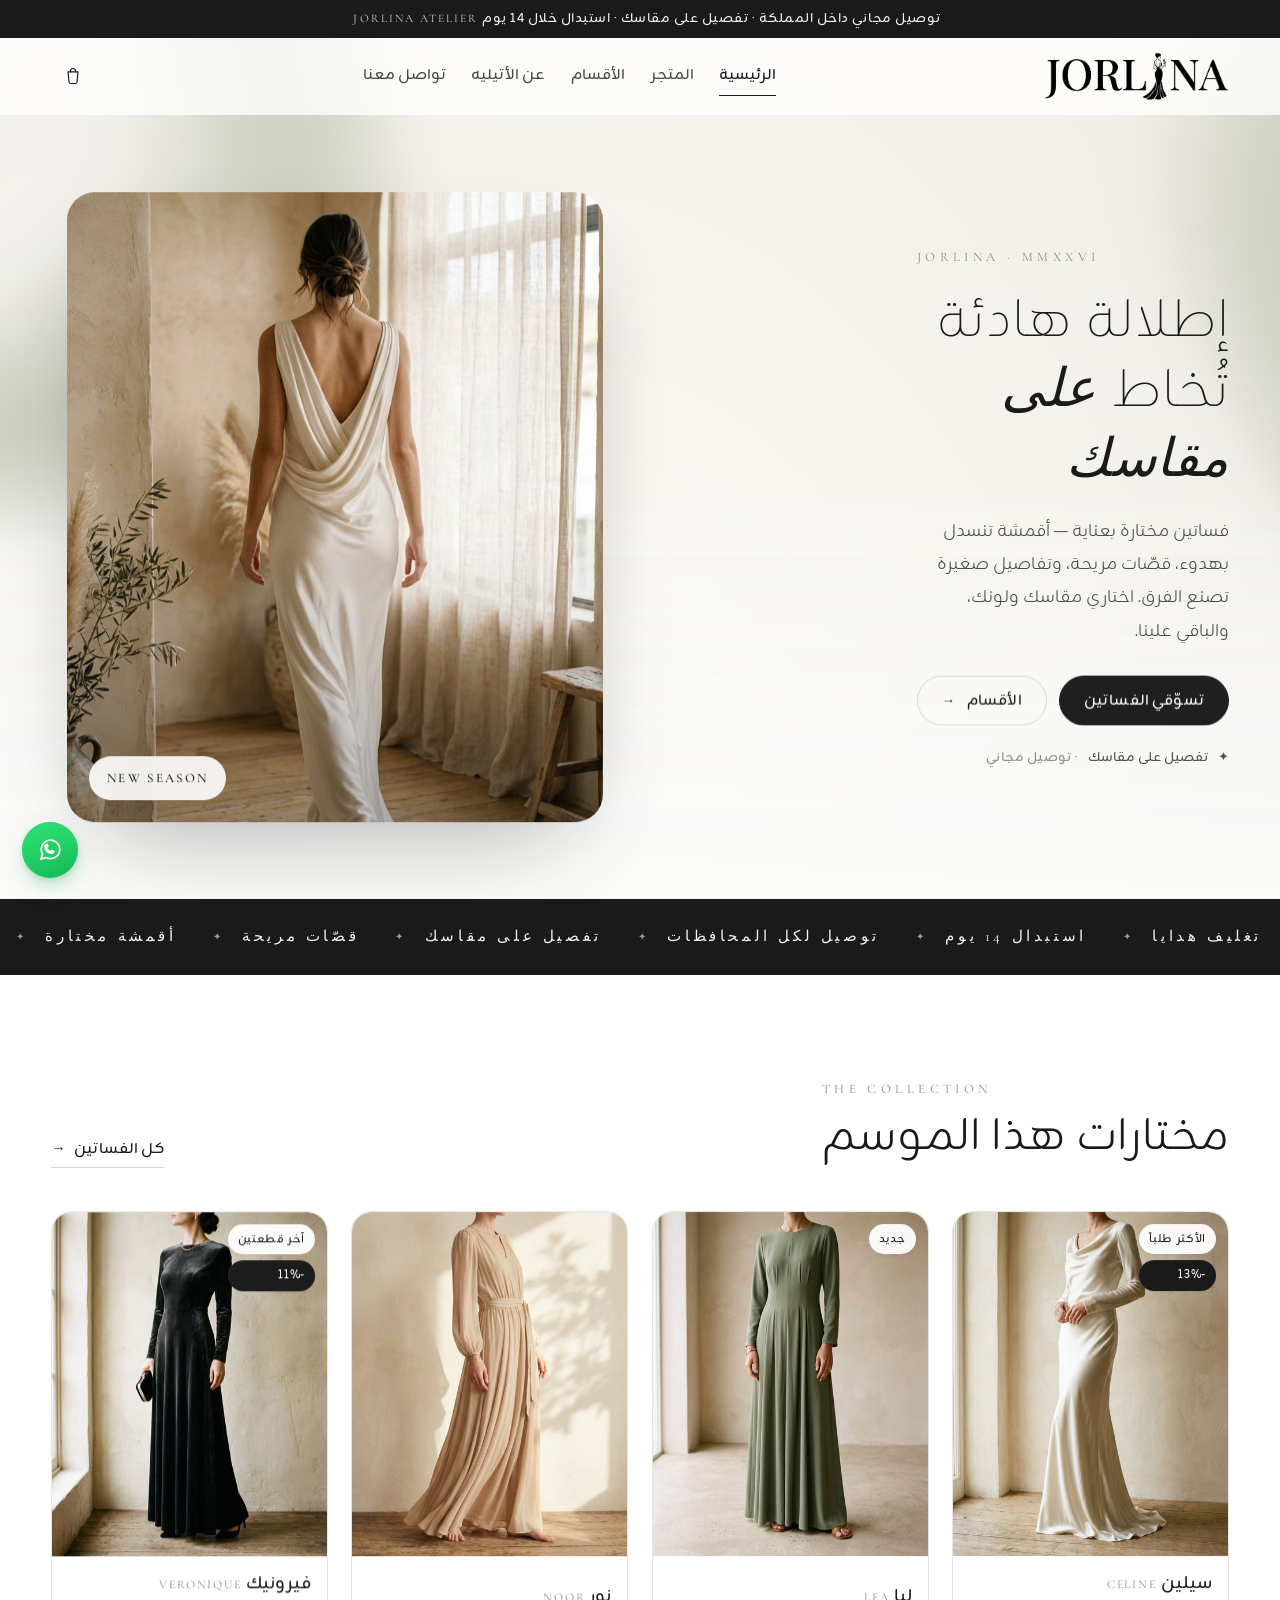
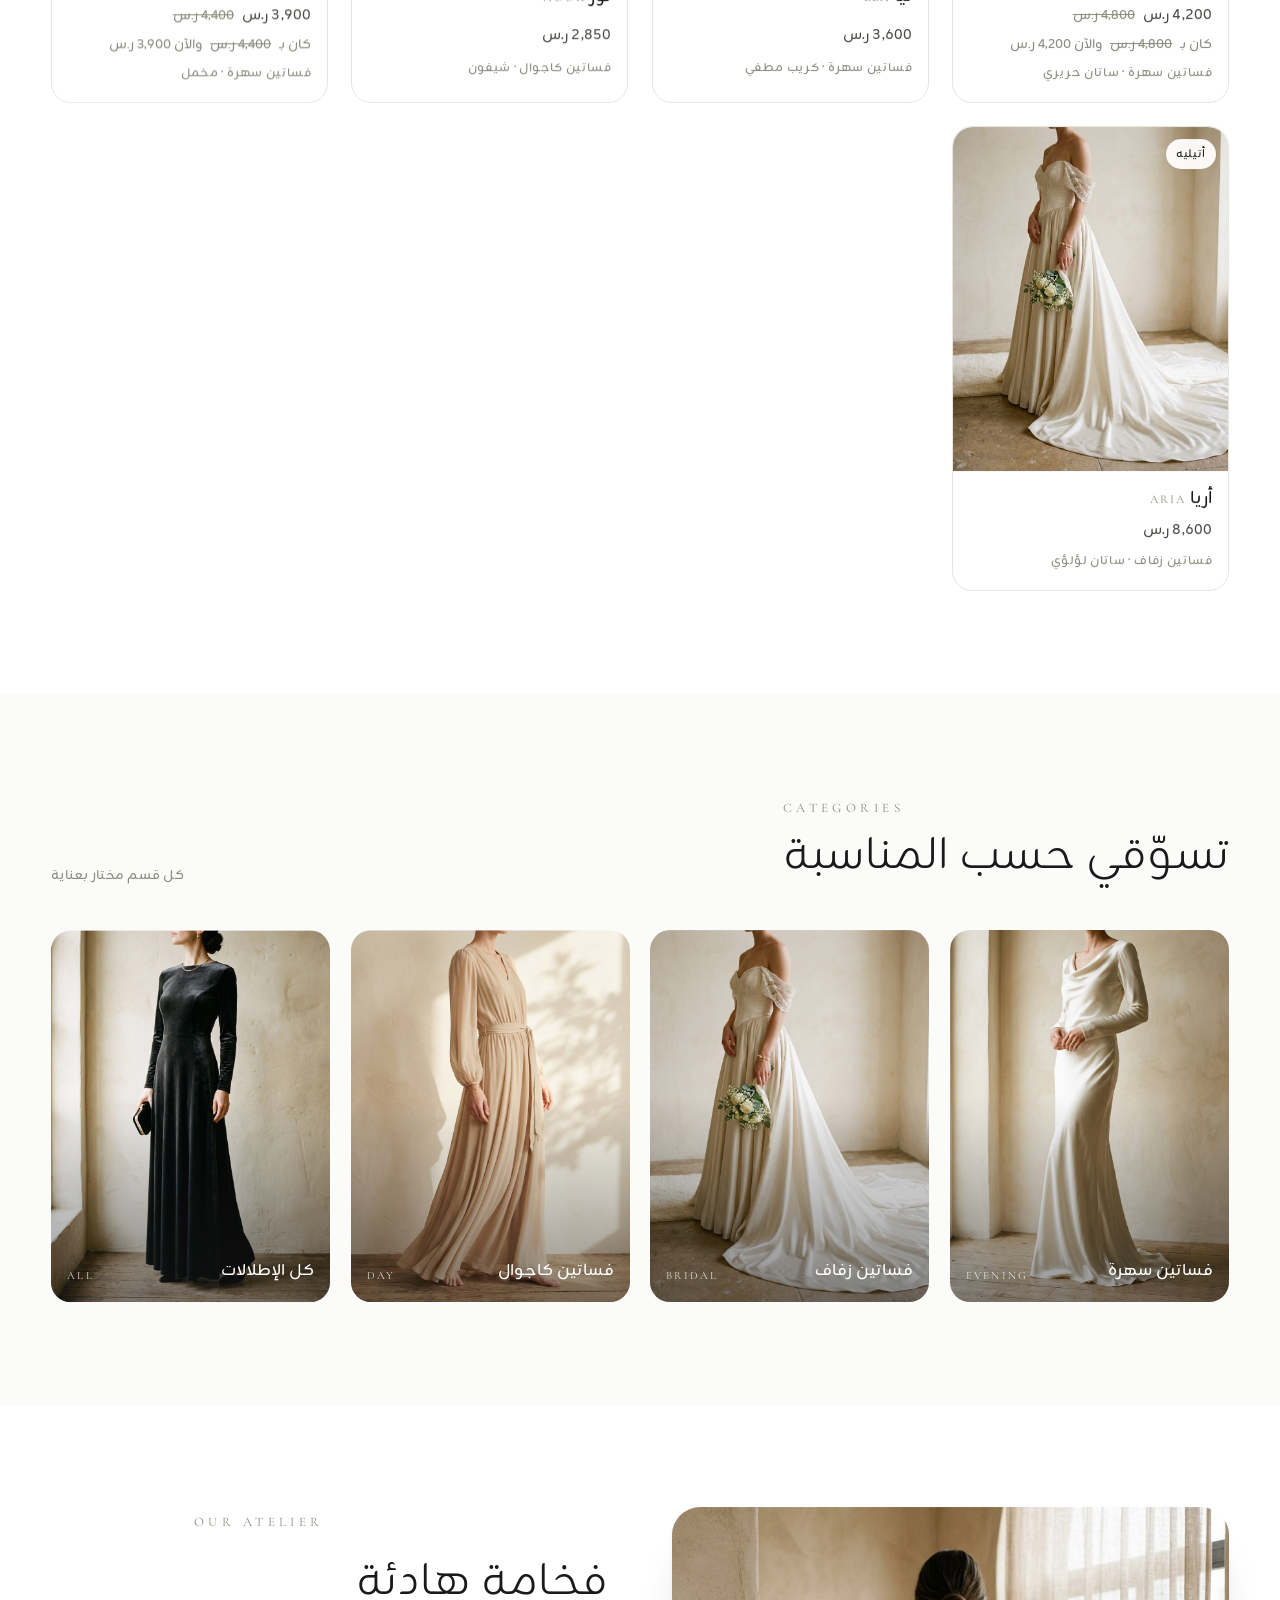
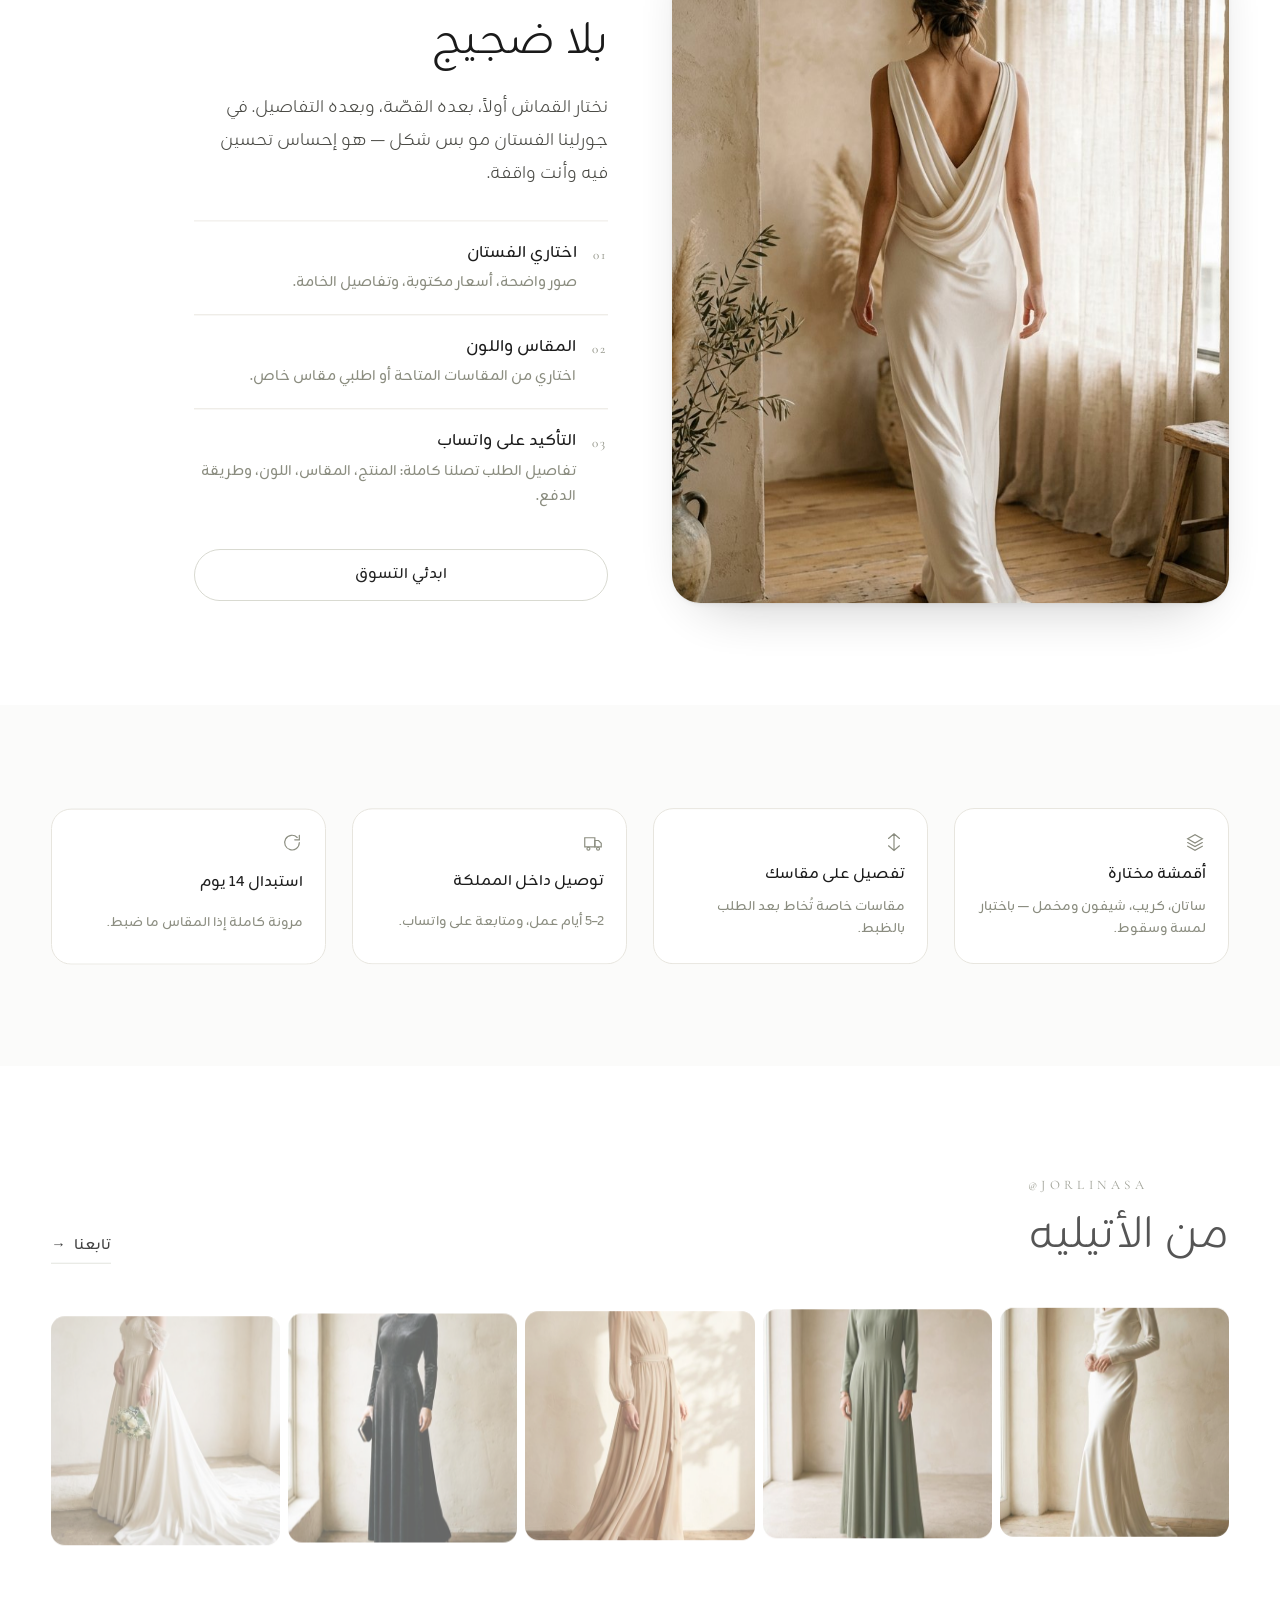
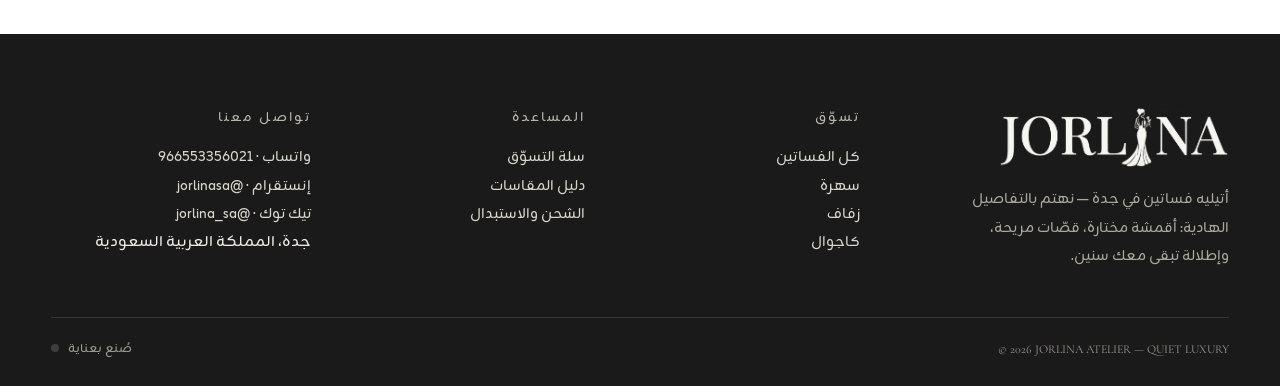
==== index.html @ 12af7d4a "Add project files and structure" ====
<!DOCTYPE html>
<html lang="ar" dir="rtl">
<head>
<meta charset="UTF-8">
<meta name="viewport" content="width=device-width, initial-scale=1">
<meta name="theme-color" content="#FBFBFA">
<title>JORLINA · جورلينا — أتيليه الفساتين · جدة</title>
<meta name="description" content="جورلينا — أتيليه فساتين في جدة: فساتين سهرة وزفاف وكاجوال، تفصيل على مقاسك، توصيل داخل المملكة العربية السعودية.">
<link rel="icon" href="assets/img/brand/favicon.png" type="image/png">
<link rel="apple-touch-icon" href="assets/img/brand/favicon.png">
<link rel="preload" as="image" href="assets/img/brand/logo-wordmark.png">
<link rel="stylesheet" href="assets/css/main.css">
</head>
<body data-page="home">

<!-- ============ LOADER (لوجو + بار تحميل متكرر) ============ -->
<div id="jl-loader">
  <canvas id="jl-loader-canvas"></canvas>
  <div class="jl-loader-inner">
    <img class="jl-loader-logo" src="assets/img/brand/logo-lockup.png" alt="JORLINA — جورلينا" width="993" height="409">
    <div class="jl-loader-name">JORLINA</div>
    <div class="jl-loader-sub">ATELIER · QUIET LUXURY</div>
    <div class="jl-loader-bar"><i></i></div>
    <div class="jl-loader-pct">00%</div>
  </div>
</div>

<div id="site-header"></div>

<main>
  <!-- ============ HERO ============ -->
  <section class="hero">
    <canvas id="hero-canvas" class="hero-canvas" aria-hidden="true"></canvas>
    <div class="container hero-inner">
      <div class="hero-copy">
        <span class="eyebrow reveal">JORLINA · MMXXVI</span>
        <h1 class="hero-title reveal" data-delay=".08">
          إطلالة هادئة<br>
          تُخاط <em>على مقاسك</em>
        </h1>
        <p class="lead reveal" data-delay=".16">
          فساتين مختارة بعناية — أقمشة تنسدل بهدوء، قصّات مريحة، وتفاصيل صغيرة تصنع الفرق.
          اختاري مقاسك ولونك، والباقي علينا.
        </p>
        <div class="hero-actions reveal" data-delay=".24">
          <a class="btn" href="shop.html">تسوّقي الفساتين</a>
          <a class="btn btn--ghost" href="index.html#collections">الأقسام <span class="en">→</span></a>
        </div>
        <div class="hero-badge reveal" data-delay=".3">
          <span>✦</span><b>تفصيل على مقاسك</b><span class="muted tiny">· توصيل مجاني</span>
        </div>
      </div>

      <div class="hero-media reveal" data-delay=".12">
        <img src="assets/img/hero.jpg" alt="فستان ساتان أوف وايت بقصة انسيابية من أتيليه جورلينا" fetchpriority="high">
        <div class="hero-badge" style="inset-inline-start:auto;inset-inline-end:22px">
          <b class="en" style="letter-spacing:.18em">NEW SEASON</b>
        </div>
      </div>
      <span class="hero-side-note">QUIET LUXURY · CAIRO</span>
    </div>
  </section>

  <!-- ============ MARQUEE ============ -->
  <div class="band">
    <div class="marquee" id="marquee">
      <span>أقمشة مختارة</span><span>قصّات مريحة</span><span>تفصيل على مقاسك</span><span>توصيل لكل المحافظات</span>
      <span>استبدال 14 يوم</span><span>تغليف هدايا</span>
      <span>أقمشة مختارة</span><span>قصّات مريحة</span><span>تفصيل على مقاسك</span><span>توصيل لكل المحافظات</span>
      <span>استبدال 14 يوم</span><span>تغليف هدايا</span>
    </div>
  </div>

  <!-- ============ PRODUCTS ============ -->
  <section class="section" id="products">
    <div class="container">
      <div class="section-head">
        <div class="stack">
          <span class="eyebrow reveal">THE COLLECTION</span>
          <h2 class="title-lg reveal" data-delay=".06">مختارات هذا الموسم</h2>
        </div>
        <a class="link-u reveal" href="shop.html">كل الفساتين <span class="en">→</span></a>
      </div>

      <div class="grid-products" id="homeGrid">
        <!-- skeletons -->
        <div class="skeleton" style="aspect-ratio:4/5"></div>
        <div class="skeleton" style="aspect-ratio:4/5"></div>
        <div class="skeleton" style="aspect-ratio:4/5"></div>
        <div class="skeleton" style="aspect-ratio:4/5"></div>
      </div>
    </div>
  </section>

  <!-- ============ COLLECTIONS ============ -->
  <section class="section section--soft" id="collections">
    <div class="container">
      <div class="section-head">
        <div class="stack">
          <span class="eyebrow reveal">CATEGORIES</span>
          <h2 class="title-lg reveal" data-delay=".06">تسوّقي حسب المناسبة</h2>
        </div>
        <p class="muted tiny reveal">كل قسم مختار بعناية</p>
      </div>
      <div class="grid-collections">
        <a class="coll reveal" href="shop.html?cat=%D9%81%D8%B3%D8%A7%D8%AA%D9%8A%D9%86%20%D8%B3%D9%87%D8%B1%D8%A9">
          <img src="assets/img/p1.jpg" alt="فساتين سهرة" loading="lazy">
          <span class="coll-label"><b>فساتين سهرة</b><span>EVENING</span></span>
        </a>
        <a class="coll reveal" data-delay=".06" href="shop.html?cat=%D9%81%D8%B3%D8%A7%D8%AA%D9%8A%D9%86%20%D8%B2%D9%81%D8%A7%D9%81">
          <img src="assets/img/p5.jpg" alt="فساتين زفاف" loading="lazy">
          <span class="coll-label"><b>فساتين زفاف</b><span>BRIDAL</span></span>
        </a>
        <a class="coll reveal" data-delay=".12" href="shop.html?cat=%D9%81%D8%B3%D8%A7%D8%AA%D9%8A%D9%86%20%D9%83%D8%A7%D8%AC%D9%88%D8%A7%D9%84">
          <img src="assets/img/p3.jpg" alt="فساتين كاجوال" loading="lazy">
          <span class="coll-label"><b>فساتين كاجوال</b><span>DAY</span></span>
        </a>
        <a class="coll reveal" data-delay=".18" href="shop.html">
          <img src="assets/img/p4.jpg" alt="كل الإطلالات" loading="lazy">
          <span class="coll-label"><b>كل الإطلالات</b><span>ALL</span></span>
        </a>
      </div>
    </div>
  </section>

  <!-- ============ STORY ============ -->
  <section class="section" id="story">
    <div class="container split">
      <div class="split-media reveal">
        <img src="assets/img/hero.jpg" alt="أتيليه جورلينا" loading="lazy">
      </div>
      <div class="split-copy">
        <span class="eyebrow reveal">OUR ATELIER</span>
        <h2 class="title-lg reveal" data-delay=".06">فخامة هادئة<br>بلا ضجيج</h2>
        <p class="lead reveal" data-delay=".12">
          نختار القماش أولاً، بعده القصّة، وبعده التفاصيل. في جورلينا الفستان مو بس شكل —
          هو إحساس تحسين فيه وأنت واقفة.
        </p>
        <div class="steps reveal" data-delay=".18">
          <div class="step">
            <span class="step-num en">01</span>
            <div><h4>اختاري الفستان</h4><p>صور واضحة، أسعار مكتوبة، وتفاصيل الخامة.</p></div>
          </div>
          <div class="step">
            <span class="step-num en">02</span>
            <div><h4>المقاس واللون</h4><p>اختاري من المقاسات المتاحة أو اطلبي مقاس خاص.</p></div>
          </div>
          <div class="step">
            <span class="step-num en">03</span>
            <div><h4>التأكيد على واتساب</h4><p>تفاصيل الطلب تصلنا كاملة: المنتج، المقاس، اللون، وطريقة الدفع.</p></div>
          </div>
        </div>
        <a class="btn btn--ghost reveal" data-delay=".24" href="shop.html">ابدئي التسوق</a>
      </div>
    </div>
  </section>

  <!-- ============ FEATURES ============ -->
  <section class="section section--soft">
    <div class="container">
      <div class="features">
        <div class="feat reveal">
          <svg viewBox="0 0 24 24" fill="none" stroke="currentColor" stroke-width="1.3" stroke-linecap="round"><path d="M4 8.5 12 4l8 4.5-8 4.5-8-4.5Z"/><path d="M4 12.5 12 17l8-4.5M4 16.5 12 21l8-4.5"/></svg>
          <b>أقمشة مختارة</b><p>ساتان، كريب، شيفون ومخمل — باختبار لمسة وسقوط.</p>
        </div>
        <div class="feat reveal" data-delay=".06">
          <svg viewBox="0 0 24 24" fill="none" stroke="currentColor" stroke-width="1.3" stroke-linecap="round"><path d="M12 3v18M6 8l6-5 6 5M6 16l6 5 6-5"/></svg>
          <b>تفصيل على مقاسك</b><p>مقاسات خاصة تُخاط بعد الطلب بالظبط.</p>
        </div>
        <div class="feat reveal" data-delay=".12">
          <svg viewBox="0 0 24 24" fill="none" stroke="currentColor" stroke-width="1.3" stroke-linecap="round"><path d="M3 7h11v10H3z"/><path d="M14 10h4l3 3v4h-7z"/><circle cx="7" cy="19" r="1.6"/><circle cx="17.5" cy="19" r="1.6"/></svg>
          <b>توصيل داخل المملكة</b><p>٢–٥ أيام عمل، ومتابعة على واتساب.</p>
        </div>
        <div class="feat reveal" data-delay=".18">
          <svg viewBox="0 0 24 24" fill="none" stroke="currentColor" stroke-width="1.3" stroke-linecap="round"><path d="M20 12a8 8 0 1 1-2.3-5.6"/><path d="M20 4v5h-5"/></svg>
          <b>استبدال ١٤ يوم</b><p>مرونة كاملة إذا المقاس ما ضبط.</p>
        </div>
      </div>
    </div>
  </section>

  <!-- ============ INSTAGRAM ============ -->
  <section class="section">
    <div class="container">
      <div class="section-head">
        <div class="stack">
          <span class="eyebrow reveal">@JORLINASA</span>
          <h2 class="title-lg reveal" data-delay=".06">من الأتيليه</h2>
        </div>
        <a class="link-u reveal" href="https://www.instagram.com/jorlinasa" target="_blank" rel="noopener">تابعنا <span class="en">→</span></a>
      </div>
      <div class="insta">
        <a href="https://www.instagram.com/jorlinasa" target="_blank" rel="noopener" class="reveal"><img src="assets/img/thumbs/p1.jpg" alt="إطلالة من جورلينا" loading="lazy"></a>
        <a href="https://www.tiktok.com/@jorlina_sa" target="_blank" rel="noopener" class="reveal" data-delay=".05"><img src="assets/img/thumbs/p2.jpg" alt="إطلالة من جورلينا" loading="lazy"></a>
        <a href="https://www.instagram.com/jorlinasa" target="_blank" rel="noopener" class="reveal" data-delay=".1"><img src="assets/img/thumbs/p3.jpg" alt="إطلالة من جورلينا" loading="lazy"></a>
        <a href="https://www.tiktok.com/@jorlina_sa" target="_blank" rel="noopener" class="reveal" data-delay=".15"><img src="assets/img/thumbs/p4.jpg" alt="إطلالة من جورلينا" loading="lazy"></a>
        <a href="https://www.instagram.com/jorlinasa" target="_blank" rel="noopener" class="reveal" data-delay=".2"><img src="assets/img/thumbs/p5.jpg" alt="إطلالة من جورلينا" loading="lazy"></a>
      </div>
    </div>
  </section>
</main>

<div id="site-footer"></div>

<script src="assets/js/config.js"></script>
<script src="assets/js/env.js"></script>
<script src="assets/vendor/three.min.js"></script>
<script src="assets/vendor/gsap.min.js"></script>
<script src="assets/vendor/ScrollTrigger.min.js"></script>
<script src="assets/js/silk.js"></script>
<script src="assets/js/core.js"></script>
<script src="assets/js/admin.js"></script>
<script src="assets/js/index.page.js"></script>
</body>
</html>
---- assets/css/main.css ----
/* ============================================================
   JORLINA — Quiet Luxury Atelier
   Design tokens from client UI Color Kit
   ============================================================ */
@import url("fonts.css");

:root{
  --bg-primary:#FFFFFF;
  --bg-secondary:#FBFBFA;
  --text-main:#1A1A1A;
  --accent-olive-light:#D6D7CE;
  --accent-olive-dark:#8A8C7F;
  --bg-swirl:#EFECE6;

  --line: #E7E5DE;
  --muted: #8A8C7F;
  --ink-soft: #4A4A45;

  --radius-xs: 10px;
  --radius-sm: 14px;
  --radius: 20px;
  --radius-lg: 28px;
  --radius-pill: 999px;

  --shadow-sm: 0 1px 2px rgba(26,26,26,.04), 0 8px 24px -18px rgba(26,26,26,.22);
  --shadow-md: 0 2px 6px rgba(26,26,26,.05), 0 24px 60px -32px rgba(26,26,26,.32);
  --shadow-lg: 0 40px 100px -40px rgba(26,26,26,.38);

  --font-ar: "Zain", "Segoe UI", system-ui, sans-serif;
  --font-en: "Cormorant Garamond", "Times New Roman", serif;

  --ease: cubic-bezier(.22,.61,.36,1);
  --ease-out: cubic-bezier(.16,1,.3,1);

  --header-h: 76px;
  --container: 1320px;
  --gutter: clamp(18px, 4vw, 56px);
}

/* ---------- reset ---------- */
*,*::before,*::after{box-sizing:border-box}
html{-webkit-text-size-adjust:100%;scroll-behavior:smooth}
body{
  margin:0;
  font-family:var(--font-ar);
  background:var(--bg-primary);
  color:var(--text-main);
  font-size:clamp(15px,1.05vw,16.5px);
  line-height:1.85;
  -webkit-font-smoothing:antialiased;
  overflow-x:hidden;
}
body.is-locked{overflow:hidden}
img{max-width:100%;display:block}
a{color:inherit;text-decoration:none}
button{font-family:inherit;cursor:pointer;border:0;background:none;color:inherit}
input,textarea,select{font-family:inherit;font-size:inherit;color:inherit}
h1,h2,h3,h4,p{margin:0}
ul{margin:0;padding:0;list-style:none}
:focus-visible{outline:1.5px solid var(--accent-olive-dark);outline-offset:3px}
::selection{background:var(--accent-olive-light);color:var(--text-main)}

/* ---------- type ---------- */
.en{font-family:var(--font-en);direction:ltr;unicode-bidi:isolate}
.eyebrow{
  margin:0;padding:0;border:0;background:none;
  font-family:var(--font-en);
  font-size:clamp(11px,1.1vw,13px);
  letter-spacing:.34em;
  text-transform:uppercase;
  color:var(--accent-olive-dark);
  direction:ltr;
  unicode-bidi:isolate;
  display:inline-block;
}
.display{
  font-weight:300;
  line-height:1.34;
  letter-spacing:0;
  font-size:clamp(2.1rem,5.2vw,4.4rem);
}
.title-lg{font-weight:300;font-size:clamp(1.7rem,3.4vw,2.9rem);line-height:1.35}
.title-md{font-weight:400;font-size:clamp(1.25rem,2vw,1.7rem);line-height:1.4}
.lead{color:var(--ink-soft);font-weight:300;font-size:clamp(1rem,1.3vw,1.12rem);line-height:2}
.muted{color:var(--muted)}
.tiny{font-size:12.5px;letter-spacing:.02em}

/* ---------- layout ---------- */
.container{width:100%;max-width:var(--container);margin-inline:auto;padding-inline:var(--gutter)}
.section{padding-block:clamp(56px,8vw,120px)}
.section--soft{background:var(--bg-secondary)}
.section-head{display:flex;align-items:flex-end;justify-content:space-between;gap:24px;margin-bottom:clamp(24px,3.4vw,48px);flex-wrap:wrap}
.section-head .stack{display:grid;gap:8px}
.rule{height:1px;background:var(--line);border:0;margin:0}

/* ---------- buttons ---------- */
.btn{
  --btn-bg:var(--text-main); --btn-fg:#fff; --btn-bd:var(--text-main);
  display:inline-flex;align-items:center;justify-content:center;gap:10px;
  padding:0 30px;height:52px;border-radius:var(--radius-pill);
  background:var(--btn-bg);color:var(--btn-fg);border:1px solid var(--btn-bd);
  font-size:15px;font-weight:500;letter-spacing:.01em;white-space:nowrap;
  transition:transform .45s var(--ease-out), background .3s, color .3s, border-color .3s, box-shadow .4s;
  position:relative;overflow:hidden;
}
.btn:hover{transform:translateY(-2px);box-shadow:var(--shadow-md)}
.btn:active{transform:translateY(0)}
.btn--ghost{--btn-bg:transparent;--btn-fg:var(--text-main);--btn-bd:var(--accent-olive-light)}
.btn--ghost:hover{--btn-bg:var(--bg-swirl);--btn-bd:var(--accent-olive-light)}
.btn--olive{--btn-bg:var(--accent-olive-dark);--btn-fg:#fff;--btn-bd:var(--accent-olive-dark)}
.btn--light{--btn-bg:#fff;--btn-fg:var(--text-main);--btn-bd:#fff}
.btn--block{width:100%}
.btn--sm{height:44px;padding:0 22px;font-size:14px}
.btn[disabled]{opacity:.45;pointer-events:none}
.btn .en{letter-spacing:.16em;font-size:13px;font-weight:600}

.link-u{
  display:inline-flex;align-items:center;gap:8px;font-size:14.5px;
  border-bottom:1px solid var(--accent-olive-light);padding-bottom:4px;
  transition:border-color .3s,color .3s;
}
.link-u:hover{border-color:var(--text-main)}

/* ============================================================
   LOADER — logo + looping silk bar
   ============================================================ */
#jl-loader{
  position:fixed;inset:0;z-index:9000;
  display:grid;place-items:center;
  background:
    radial-gradient(120% 90% at 50% 0%, #FFFFFF 0%, #FBFBFA 45%, #F1EEE8 100%);
  overflow:hidden;
}
#jl-loader.is-done{pointer-events:none}
#jl-loader-canvas{position:absolute;inset:0;width:100%;height:100%;opacity:.85}
.jl-loader-inner{
  position:relative;z-index:2;display:grid;justify-items:center;gap:18px;
  padding:24px;text-align:center;
}
.jl-loader-mark{width:76px;height:76px;color:var(--text-main);opacity:0}
.jl-loader-mark svg{width:100%;height:100%}
.jl-loader-name{
  font-family:var(--font-en);direction:ltr;font-size:clamp(30px,5vw,46px);
  letter-spacing:.42em;font-weight:400;line-height:1;text-indent:.42em;
  color:var(--text-main);
}
.jl-loader-sub{
  font-size:12.5px;letter-spacing:.28em;color:var(--accent-olive-dark);
  margin-top:-6px;
}
.jl-loader-bar{
  width:min(240px,58vw);height:1.5px;background:#E3E0D8;border-radius:2px;
  overflow:hidden;position:relative;margin-top:10px;
}
.jl-loader-bar i{
  position:absolute;inset:0;width:42%;
  background:linear-gradient(90deg,transparent,var(--text-main),transparent);
  animation:jlSlide 1.35s var(--ease) infinite;
}
@keyframes jlSlide{
  0%{transform:translateX(-120%)}
  100%{transform:translateX(320%)}
}
.jl-loader-pct{
  font-family:var(--font-en);font-size:12px;letter-spacing:.2em;color:var(--accent-olive-dark);
  direction:ltr;
}
.jl-loader-exit{
  position:fixed;inset:0;z-index:9001;background:var(--text-main);
  transform:translateY(101%);pointer-events:none;
}
#jl-loader.is-leaving .jl-loader-bar i{animation:none;width:100%;background:var(--text-main);transform:none}
#jl-loader.is-leaving{transition:opacity .5s ease .25s}

/* ============================================================
   HEADER
   ============================================================ */
.announce{
  background:var(--text-main);color:#F4F2EC;text-align:center;
  font-size:12.5px;letter-spacing:.04em;padding:9px 16px;line-height:1.6;
}
.announce .en{letter-spacing:.18em;font-size:11.5px;opacity:.85}

.site-header{
  position:sticky;top:0;z-index:600;
  background:rgba(255,255,255,.78);
  backdrop-filter:saturate(160%) blur(14px);
  -webkit-backdrop-filter:saturate(160%) blur(14px);
  border-bottom:1px solid transparent;
  transition:border-color .4s,background .4s,box-shadow .4s;
}
.site-header.is-stuck{border-bottom-color:var(--line);box-shadow:0 10px 30px -26px rgba(26,26,26,.5)}
.header-inner{
  height:var(--header-h);display:flex;align-items:center;gap:clamp(12px,2vw,34px);
  justify-content:space-between;
}
.brand{display:flex;align-items:center;gap:12px;flex-shrink:0}
.brand-mark{width:34px;height:34px;color:var(--text-main);flex-shrink:0}
.brand-mark svg{width:100%;height:100%}
.brand-text{display:grid;line-height:1}
.brand-word{
  font-family:var(--font-en);direction:ltr;font-size:23px;letter-spacing:.3em;
  font-weight:500;text-indent:.3em;
}
.brand-tag{font-size:9.5px;letter-spacing:.24em;color:var(--accent-olive-dark);margin-top:5px}

.nav{display:flex;align-items:center;gap:clamp(14px,2vw,30px)}
.nav a{
  font-size:15px;font-weight:400;color:var(--ink-soft);position:relative;padding-block:6px;
  transition:color .3s;
}
.nav a::after{
  content:"";position:absolute;inset-inline:0;bottom:0;height:1px;background:var(--text-main);
  transform:scaleX(0);transform-origin:right;transition:transform .45s var(--ease-out);
}
.nav a:hover,.nav a.is-active{color:var(--text-main)}
.nav a:hover::after,.nav a.is-active::after{transform:scaleX(1)}

.header-actions{display:flex;align-items:center;gap:8px}
.icon-btn{
  width:44px;height:44px;border-radius:var(--radius-pill);display:grid;place-items:center;
  transition:background .3s,transform .3s;position:relative;color:var(--text-main);
}
.icon-btn:hover{background:var(--bg-swirl)}
.icon-btn svg{width:20px;height:20px}
.cart-count{
  position:absolute;top:4px;inset-inline-start:4px;min-width:18px;height:18px;border-radius:9px;
  background:var(--text-main);color:#fff;font-size:10.5px;display:grid;place-items:center;
  padding:0 4px;font-family:var(--font-en);line-height:1;transform:scale(0);transition:transform .3s var(--ease-out);
}
.cart-count.on{transform:scale(1)}
.burger{display:none}

/* mobile nav */
.mobile-nav{
  position:fixed;inset:0;z-index:800;background:var(--bg-primary);
  display:grid;align-content:start;gap:6px;padding:calc(var(--header-h) + 24px) var(--gutter) 40px;
  transform:translateY(-102%);transition:transform .6s var(--ease-out);
}
.mobile-nav.is-open{transform:translateY(0)}
.mobile-nav a{font-size:26px;font-weight:300;padding:14px 0;border-bottom:1px solid var(--line)}
.mobile-nav .close-m{position:absolute;top:18px;inset-inline-end:var(--gutter)}

@media (max-width:960px){
  .nav{display:none}
  .burger{display:grid}
  .brand-word{font-size:20px}
}

/* ============================================================
   HERO
   ============================================================ */
.hero{position:relative;overflow:hidden;background:var(--bg-secondary)}
.hero-canvas{
  position:fixed;inset:0;width:100%;height:100vh;z-index:0;opacity:.95;pointer-events:none;
  -webkit-mask-image:linear-gradient(180deg,#000 0%,#000 55%,transparent 100%);
  mask-image:linear-gradient(180deg,#000 0%,#000 55%,transparent 100%);
}
/* طبقة الحرير تفضل ورا محتوى الصفحة كلها */
.site-header,.site-footer,.band,#site-footer,#site-header{position:relative;z-index:2}
main{position:relative;z-index:1}
main>.section, main>section:not(.hero){position:relative;z-index:2;background:var(--bg-primary)}
main>.section--soft, main>section.section--soft{background:var(--bg-secondary)}
.hero+.band{background:var(--text-main)}
.hero-inner{
  position:relative;z-index:2;min-height:calc(100svh - var(--header-h) - 40px);
  display:grid;grid-template-columns:1.02fr .98fr;align-items:center;gap:clamp(24px,4vw,64px);
  padding-block:clamp(26px,4vw,54px);
}
.hero-copy{display:grid;gap:20px;max-width:33ch}
.hero-title{font-weight:200;font-size:clamp(2rem,4.15vw,3.75rem);line-height:1.26;letter-spacing:0;text-wrap:balance}
.hero-title em{font-family:var(--font-en);font-style:italic;font-weight:300;letter-spacing:.01em}
.hero-actions{display:flex;gap:12px;flex-wrap:wrap;margin-top:6px}
.hero-actions .btn{padding:0 24px;height:50px;font-size:14.5px}
@media (min-width:620px){.hero-actions{flex-wrap:nowrap}}
.hero-media{position:relative;aspect-ratio:4/4.7;max-height:min(70vh,660px);border-radius:var(--radius-lg);overflow:hidden;box-shadow:var(--shadow-lg)}
.hero-media img{width:100%;height:100%;object-fit:cover}
.hero-media::after{
  content:"";position:absolute;inset:0;background:linear-gradient(180deg,rgba(26,26,26,0) 55%,rgba(26,26,26,.24));
}
.hero-badge{
  position:absolute;z-index:3;bottom:22px;inset-inline-start:22px;
  background:rgba(255,255,255,.9);backdrop-filter:blur(8px);
  border-radius:var(--radius-pill);padding:10px 18px;font-size:13px;display:flex;gap:10px;align-items:center;
  box-shadow:var(--shadow-sm);
}
.hero-badge b{font-weight:500}
.hero-side-note{
  position:absolute;inset-inline-end:calc(var(--gutter) * -1 + 8px);top:50%;
  transform:rotate(90deg);transform-origin:center;font-family:var(--font-en);
  letter-spacing:.3em;font-size:11px;color:var(--accent-olive-dark);white-space:nowrap;display:none;
}
@media (min-width:1280px){.hero-side-note{display:block;inset-inline-end:-6px}}
@media (max-width:900px){
  .hero-inner{grid-template-columns:1fr;min-height:auto;gap:32px;padding-block:48px 56px}
  .hero-media{aspect-ratio:4/4.4;order:-1}
  .hero-copy{max-width:none}
}

/* marq band */
.band{padding-block:clamp(16px,2vw,24px);background:var(--text-main);color:#F4F2EC;overflow:hidden}
.marquee{display:flex;gap:0;width:max-content;animation:marq 28s linear infinite}
.band:hover .marquee{animation-play-state:paused}
.marquee span{
  font-family:var(--font-en);letter-spacing:.24em;font-size:clamp(12px,1.3vw,15px);
  text-transform:uppercase;padding-inline:22px;display:inline-flex;align-items:center;gap:22px;white-space:nowrap;
}
.marquee span::after{content:"✦";font-size:10px;opacity:.6}
@keyframes marq{to{transform:translateX(50%)}}
html[dir="rtl"] @keyframes marq{}

/* ============================================================
   PRODUCT CARD
   ============================================================ */
.grid-products{
  display:grid;grid-template-columns:repeat(4,1fr);gap:clamp(14px,1.8vw,26px);
}
@media (max-width:1080px){.grid-products{grid-template-columns:repeat(3,1fr)}}
@media (max-width:760px){.grid-products{grid-template-columns:repeat(2,1fr);gap:12px}}

.card{
  position:relative;display:grid;background:var(--bg-primary);
  border-radius:var(--radius);border:1px solid var(--line);
  overflow:hidden;transition:transform .55s var(--ease-out),box-shadow .55s var(--ease-out),border-color .4s;
  will-change:transform;
}
.card:hover{transform:translateY(-4px);box-shadow:var(--shadow-md);border-color:var(--accent-olive-light)}
.card-media{
  position:relative;aspect-ratio:4/5;overflow:hidden;background:var(--bg-swirl);
  border-radius:var(--radius) var(--radius) 0 0;
}
.card-media img{width:100%;height:100%;object-fit:cover;transition:transform 1.1s var(--ease-out),opacity .5s}
.card:hover .card-media img{transform:scale(1.045)}
.card-badges{position:absolute;top:12px;inset-inline-start:12px;display:grid;gap:6px;z-index:2}
.badge{
  font-size:11px;letter-spacing:.06em;padding:5px 10px;border-radius:var(--radius-pill);
  background:rgba(255,255,255,.94);backdrop-filter:blur(6px);box-shadow:var(--shadow-sm);
}
.badge--sale{background:var(--text-main);color:#fff}
.card-quick{
  position:absolute;inset-inline:12px;bottom:12px;z-index:2;
  height:44px;border-radius:var(--radius-pill);background:rgba(255,255,255,.94);
  backdrop-filter:blur(10px);display:flex;align-items:center;justify-content:center;gap:8px;
  font-size:13.5px;font-weight:500;box-shadow:var(--shadow-sm);
  transform:translateY(130%);opacity:0;transition:transform .5s var(--ease-out),opacity .35s,background .3s;
}
.card:hover .card-quick,.card:focus-within .card-quick{transform:translateY(0);opacity:1}
.card-quick:hover{background:var(--text-main);color:#fff}
@media (hover:none){.card-quick{transform:none;opacity:1;position:static;margin:10px 12px 0}}
.card-body{padding:16px 16px 18px;display:grid;gap:6px}
.card-title{font-size:16.5px;font-weight:400;line-height:1.5}
.card-meta{display:flex;align-items:center;gap:8px;font-size:14px;color:var(--ink-soft)}
.card-price{font-weight:500;font-variant-numeric:tabular-nums;letter-spacing:.01em}
.card-price-old{color:var(--muted);text-decoration:line-through;font-size:12.5px}
.card-fabric{font-size:12px;color:var(--accent-olive-dark);letter-spacing:.03em}

/* collections */
.grid-collections{display:grid;grid-template-columns:repeat(4,1fr);gap:clamp(12px,1.6vw,22px)}
@media (max-width:860px){.grid-collections{grid-template-columns:repeat(2,1fr)}}
.coll{position:relative;border-radius:var(--radius);overflow:hidden;aspect-ratio:3/4;display:block}
.coll img{width:100%;height:100%;object-fit:cover;transition:transform 1.2s var(--ease-out)}
.coll:hover img{transform:scale(1.06)}
.coll::after{content:"";position:absolute;inset:0;background:linear-gradient(180deg,rgba(26,26,26,0) 45%,rgba(26,26,26,.45))}
.coll-label{
  position:absolute;z-index:2;bottom:16px;inset-inline:16px;color:#fff;
  display:flex;align-items:end;justify-content:space-between;gap:10px;
}
.coll-label b{font-size:16px;font-weight:400}
.coll-label span{font-family:var(--font-en);font-size:11px;letter-spacing:.2em;opacity:.8}

/* story split */
.split{display:grid;grid-template-columns:1fr 1fr;gap:clamp(24px,5vw,80px);align-items:center}
@media (max-width:900px){.split{grid-template-columns:1fr}}
.split-media{aspect-ratio:4/5;border-radius:var(--radius-lg);overflow:hidden;box-shadow:var(--shadow-md)}
.split-media img{width:100%;height:100%;object-fit:cover}
.split-copy{display:grid;gap:20px;max-width:46ch}
.steps{display:grid;gap:0;margin-top:8px}
.step{display:grid;grid-template-columns:auto 1fr;gap:16px;padding:18px 0;border-top:1px solid var(--line)}
.step-num{font-family:var(--font-en);font-size:13px;letter-spacing:.2em;color:var(--accent-olive-dark);padding-top:4px}
.step h4{font-size:16px;font-weight:500;margin-bottom:2px}
.step p{font-size:13.5px;color:var(--muted);line-height:1.9}

/* features row */
.features{display:grid;grid-template-columns:repeat(4,1fr);gap:clamp(12px,2vw,28px)}
@media (max-width:820px){.features{grid-template-columns:repeat(2,1fr)}}
.feat{display:grid;gap:8px;padding:22px;border:1px solid var(--line);border-radius:var(--radius);background:var(--bg-primary)}
.feat svg{width:22px;height:22px;color:var(--accent-olive-dark)}
.feat b{font-size:14.5px;font-weight:500}
.feat p{font-size:12.5px;color:var(--muted);line-height:1.8}

/* instagram strip */
.insta{display:grid;grid-template-columns:repeat(5,1fr);gap:8px}
@media (max-width:700px){.insta{grid-template-columns:repeat(3,1fr)}}
.insta a{position:relative;aspect-ratio:1;border-radius:var(--radius-sm);overflow:hidden;background:var(--bg-swirl)}
.insta img{width:100%;height:100%;object-fit:cover;transition:transform .8s var(--ease-out)}
.insta a:hover img{transform:scale(1.06)}

/* ============================================================
   PAGE HEAD / BREADCRUMB
   ============================================================ */
.page-head{padding-block:clamp(30px,4vw,56px) clamp(14px,2vw,22px)}
.crumbs{display:flex;gap:8px;align-items:center;font-size:12.5px;color:var(--muted);margin-bottom:14px;flex-wrap:wrap}
.crumbs a:hover{color:var(--text-main)}
.crumbs span.sep{opacity:.5}

/* filters */
.filters{display:flex;gap:10px;align-items:center;flex-wrap:wrap;padding-block:18px;border-block:1px solid var(--line);margin-bottom:clamp(20px,3vw,38px)}
.chip{
  height:38px;padding:0 18px;border-radius:var(--radius-pill);border:1px solid var(--line);
  font-size:13.5px;display:inline-flex;align-items:center;gap:8px;transition:all .3s;background:#fff;
}
.chip:hover{border-color:var(--accent-olive-light);background:var(--bg-swirl)}
.chip.is-on{background:var(--text-main);color:#fff;border-color:var(--text-main)}
.filters .spacer{flex:1}
.select{
  height:38px;border-radius:var(--radius-pill);border:1px solid var(--line);padding:0 16px;background:#fff;
  font-size:13.5px;appearance:none;background-image:none;cursor:pointer;
}
.empty{
  text-align:center;padding:clamp(40px,7vw,90px) 20px;border:1px dashed var(--line);border-radius:var(--radius);
  color:var(--muted);display:grid;gap:10px;justify-items:center;
}

/* ============================================================
   PRODUCT PAGE
   ============================================================ */
.pdp{display:grid;grid-template-columns:1.08fr .92fr;gap:clamp(24px,4.5vw,72px);align-items:start;padding-block:clamp(18px,3vw,40px) clamp(40px,6vw,90px)}
@media (max-width:980px){.pdp{grid-template-columns:1fr;gap:28px}}

.gallery{display:grid;gap:12px;position:sticky;top:calc(var(--header-h) + 20px)}
@media (max-width:980px){.gallery{position:static}}
.gallery-stage{
  position:relative;aspect-ratio:4/5;border-radius:var(--radius-lg);overflow:hidden;
  background:var(--bg-swirl);border:1px solid var(--line);
}
.gallery-stage img{width:100%;height:100%;object-fit:cover;opacity:0;position:absolute;inset:0;transition:opacity .55s var(--ease),transform 1.2s var(--ease-out)}
.gallery-stage img.is-on{opacity:1}
.gallery-nav{position:absolute;inset-inline:14px;top:50%;transform:translateY(-50%);display:flex;justify-content:space-between;pointer-events:none;z-index:3}
.gallery-nav button{
  pointer-events:auto;width:42px;height:42px;border-radius:50%;background:rgba(255,255,255,.9);
  display:grid;place-items:center;box-shadow:var(--shadow-sm);transition:background .3s,transform .3s;
}
.gallery-nav button:hover{background:#fff;transform:scale(1.06)}
.thumbs{display:grid;grid-auto-flow:column;grid-auto-columns:76px;gap:10px;overflow-x:auto;padding-bottom:4px;scrollbar-width:thin}
.thumbs button{
  aspect-ratio:4/5;border-radius:var(--radius-xs);overflow:hidden;border:1px solid var(--line);
  background:var(--bg-swirl);opacity:.66;transition:opacity .3s,border-color .3s,transform .3s;flex:0 0 auto;
}
.thumbs button img{width:100%;height:100%;object-fit:cover}
.thumbs button:hover{opacity:.9}
.thumbs button.is-on{opacity:1;border-color:var(--text-main)}

.pdp-info{display:grid;gap:20px;padding-top:6px}
.pdp-top{display:grid;gap:10px}
.pdp-title{font-size:clamp(1.7rem,3.2vw,2.6rem);font-weight:300;line-height:1.35;letter-spacing:0}
.pdp-price{display:flex;align-items:baseline;gap:12px;font-size:20px}
.pdp-price .old{color:var(--muted);text-decoration:line-through;font-size:15px}
.pdp-price .save{font-size:11.5px;background:var(--bg-swirl);color:var(--accent-olive-dark);padding:3px 9px;border-radius:var(--radius-pill)}
.pdp-desc{color:var(--ink-soft);font-weight:300;line-height:2.05}

.opt{display:grid;gap:10px}
.opt-head{display:flex;align-items:center;justify-content:space-between;gap:12px}
.opt-label{font-size:13.5px;letter-spacing:.02em}
.opt-label b{font-weight:500}
.opt-grid{display:flex;flex-wrap:wrap;gap:9px}
.opt-btn{
  min-width:56px;height:44px;padding:0 16px;border-radius:var(--radius-xs);border:1px solid var(--line);
  background:#fff;font-size:14px;transition:all .25s var(--ease);display:inline-flex;align-items:center;justify-content:center;gap:6px;
}
.opt-btn:hover{border-color:var(--accent-olive-dark)}
.opt-btn.is-on{background:var(--text-main);color:#fff;border-color:var(--text-main)}
.opt-btn.is-out{opacity:.4;text-decoration:line-through;pointer-events:none}
.swatch{
  width:44px;height:44px;border-radius:50%;border:1px solid var(--line);position:relative;
  display:grid;place-items:center;transition:transform .3s,box-shadow .3s;
}
.swatch i{width:30px;height:30px;border-radius:50%;display:block;box-shadow:inset 0 0 0 1px rgba(0,0,0,.06)}
.swatch.is-on{box-shadow:0 0 0 1.5px var(--text-main)}
.swatch:hover{transform:translateY(-2px)}

.guide-btn{
  display:inline-flex;align-items:center;gap:8px;font-size:13px;color:var(--ink-soft);
  border:1px dashed var(--accent-olive-light);border-radius:var(--radius-pill);padding:9px 16px;
  transition:all .3s;background:var(--bg-secondary);width:max-content;
}
.guide-btn:hover{border-color:var(--accent-olive-dark);background:var(--bg-swirl);color:var(--text-main)}
.guide-btn svg{width:16px;height:16px}

.qty{display:inline-flex;align-items:center;border:1px solid var(--line);border-radius:var(--radius-pill);height:48px;overflow:hidden;background:#fff}
.qty button{width:46px;height:100%;display:grid;place-items:center;font-size:17px;transition:background .25s}
.qty button:hover{background:var(--bg-swirl)}
.qty input,.qty span.val{width:38px;text-align:center;border:0;background:none;font-variant-numeric:tabular-nums;font-size:15px}

.buy-row{display:flex;gap:12px;align-items:center;flex-wrap:wrap;margin-top:4px}
.buy-row .btn{flex:1;min-width:180px;height:56px}
.buy-row .btn--icon{flex:0 0 56px;min-width:56px;width:56px;height:56px;padding:0;border-radius:var(--radius-pill)}
.hint{font-size:12.5px;color:var(--muted);display:flex;align-items:center;gap:7px}
.hint .dot{width:6px;height:6px;border-radius:50%;background:var(--accent-olive-dark);flex-shrink:0}

.acc{border-top:1px solid var(--line);margin-top:6px}
.acc-item{border-bottom:1px solid var(--line)}
.acc-head{
  width:100%;display:flex;align-items:center;justify-content:space-between;gap:12px;
  padding:18px 0;text-align:right;font-size:15px;font-weight:400;
}
.acc-head .ic{transition:transform .4s var(--ease-out);font-size:17px;color:var(--accent-olive-dark);line-height:1}
.acc-item.is-open .acc-head .ic{transform:rotate(45deg)}
.acc-body{overflow:hidden;height:0;transition:height .5s var(--ease-out)}
.acc-body-in{padding-bottom:20px;color:var(--ink-soft);font-size:14px;line-height:2}
.acc-body-in ul{display:grid;gap:6px}
.acc-body-in li{display:flex;gap:8px}
.acc-body-in li::before{content:"—";color:var(--accent-olive-light)}

/* ============================================================
   CART
   ============================================================ */
.cart-wrap{display:grid;grid-template-columns:1.6fr .9fr;gap:clamp(20px,3.5vw,52px);align-items:start;padding-block:clamp(20px,3vw,40px) clamp(50px,7vw,100px)}
@media (max-width:940px){.cart-wrap{grid-template-columns:1fr}}
.cart-list{display:grid;gap:14px}
.cart-item{
  display:grid;grid-template-columns:110px 1fr auto;gap:16px;align-items:center;
  padding:14px;border:1px solid var(--line);border-radius:var(--radius);background:#fff;
}
@media (max-width:560px){.cart-item{grid-template-columns:84px 1fr;gap:12px}}
.cart-item-media{aspect-ratio:4/5;border-radius:var(--radius-xs);overflow:hidden;background:var(--bg-swirl)}
.cart-item-media img{width:100%;height:100%;object-fit:cover}
.cart-item-body{display:grid;gap:6px;min-width:0}
.cart-item-title{font-size:15.5px;font-weight:400}
.cart-item-opts{display:flex;gap:10px;flex-wrap:wrap;font-size:12.5px;color:var(--muted)}
.cart-item-opts span{background:var(--bg-secondary);border-radius:var(--radius-pill);padding:3px 10px}
.cart-item-end{display:grid;gap:10px;justify-items:end;text-align:left}
@media (max-width:560px){.cart-item-end{grid-column:1/-1;grid-template-columns:auto 1fr;justify-items:start;align-items:center;width:100%}}
.remove-btn{font-size:12.5px;color:var(--muted);border-bottom:1px solid transparent;transition:color .3s,border-color .3s}
.remove-btn:hover{color:var(--text-main);border-color:var(--accent-olive-light)}

.summary{
  position:sticky;top:calc(var(--header-h) + 20px);background:var(--bg-secondary);
  border:1px solid var(--line);border-radius:var(--radius-lg);padding:clamp(20px,2.4vw,30px);display:grid;gap:16px;
}
@media (max-width:940px){.summary{position:static}}
.summary h3{font-size:17px;font-weight:500}
.sum-row{display:flex;justify-content:space-between;gap:12px;font-size:14.5px;color:var(--ink-soft)}
.sum-row b{color:var(--text-main);font-weight:500}
.sum-total{border-top:1px solid var(--line);padding-top:14px;font-size:17px}
.sum-total b{font-size:20px;font-weight:500}

/* forms */
.field{display:grid;gap:7px}
.field label{font-size:13px;color:var(--ink-soft)}
.field label .req{color:#A4553F}
.input,.textarea,.select-full{
  width:100%;border:1px solid var(--line);border-radius:var(--radius-sm);background:#fff;
  padding:13px 16px;font-size:14.5px;transition:border-color .3s,box-shadow .3s;
}
.input:focus,.textarea:focus,.select-full:focus{outline:0;border-color:var(--accent-olive-dark);box-shadow:0 0 0 3px rgba(138,140,127,.12)}
.textarea{min-height:96px;resize:vertical;line-height:1.9}
.form-grid{display:grid;grid-template-columns:1fr 1fr;gap:14px}
@media (max-width:560px){.form-grid{grid-template-columns:1fr}}
.err{color:#A4553F;font-size:12px;min-height:0}

/* payment methods */
.pay-grid{display:grid;gap:10px}
.pay{
  display:grid;grid-template-columns:auto 1fr auto;gap:12px;align-items:center;padding:15px 16px;
  border:1px solid var(--line);border-radius:var(--radius-sm);cursor:pointer;transition:all .3s;background:#fff;
}
.pay:hover{border-color:var(--accent-olive-light);background:var(--bg-secondary)}
.pay input{position:absolute;opacity:0;pointer-events:none}
.pay .radio{width:18px;height:18px;border-radius:50%;border:1px solid var(--accent-olive-light);display:grid;place-items:center;transition:border-color .3s}
.pay .radio::after{content:"";width:9px;height:9px;border-radius:50%;background:var(--text-main);transform:scale(0);transition:transform .25s var(--ease-out)}
.pay.is-on{border-color:var(--text-main);background:var(--bg-secondary)}
.pay.is-on .radio{border-color:var(--text-main)}
.pay.is-on .radio::after{transform:scale(1)}
.pay-txt b{display:block;font-size:14.5px;font-weight:500}
.pay-txt span{font-size:12px;color:var(--muted)}
.pay-logo{font-family:var(--font-en);letter-spacing:.14em;font-size:12px;color:var(--accent-olive-dark)}

/* checkout layout */
.checkout-grid{display:grid;grid-template-columns:1.25fr .95fr;gap:clamp(22px,3.5vw,56px);align-items:start;padding-block:clamp(20px,3vw,40px) clamp(50px,7vw,100px)}
@media (max-width:960px){.checkout-grid{grid-template-columns:1fr}}
.panel{background:#fff;border:1px solid var(--line);border-radius:var(--radius-lg);padding:clamp(20px,2.6vw,32px);display:grid;gap:18px}
.panel-title{display:flex;align-items:center;gap:10px;font-size:16px;font-weight:500}
.panel-title .n{width:24px;height:24px;border-radius:50%;background:var(--text-main);color:#fff;font-size:11.5px;display:grid;place-items:center;font-family:var(--font-en)}

.mini-list{display:grid;gap:12px;max-height:330px;overflow:auto;padding-inline-end:4px}
.mini{display:grid;grid-template-columns:56px 1fr auto;gap:12px;align-items:center}
.mini img{width:56px;aspect-ratio:4/5;object-fit:cover;border-radius:8px;background:var(--bg-swirl)}
.mini b{font-size:13.5px;font-weight:400;display:block;line-height:1.5}
.mini span{font-size:11.5px;color:var(--muted)}

/* ============================================================
   MODAL
   ============================================================ */
.modal{
  position:fixed;inset:0;z-index:1000;display:grid;place-items:center;padding:16px;
  background:rgba(26,26,26,.46);
  opacity:0;pointer-events:none;transition:opacity .35s ease;
}
.modal.is-open{opacity:1;pointer-events:auto}
.modal-card{
  width:min(560px,100%);max-height:88vh;overflow:auto;background:#fff;border-radius:var(--radius-lg);
  padding:clamp(20px,3vw,34px);display:grid;gap:16px;box-shadow:var(--shadow-lg);
  transform:translateY(18px) scale(.985);transition:transform .45s var(--ease-out);
}
.modal.is-open .modal-card{transform:none}
.modal-head{display:flex;align-items:start;justify-content:space-between;gap:16px}
.modal-head h3{font-size:19px;font-weight:400}
.modal-close{width:38px;height:38px;border-radius:50%;display:grid;place-items:center;background:var(--bg-secondary);transition:background .3s;flex-shrink:0}
.modal-close:hover{background:var(--bg-swirl)}

.dropzone{
  border:1px dashed var(--accent-olive-light);border-radius:var(--radius-sm);padding:22px;text-align:center;
  display:grid;gap:8px;justify-items:center;background:var(--bg-secondary);cursor:pointer;transition:all .3s;
}
.dropzone:hover,.dropzone.is-drag{border-color:var(--accent-olive-dark);background:var(--bg-swirl)}
.dropzone svg{width:26px;height:26px;color:var(--accent-olive-dark)}
.dropzone small{color:var(--muted);font-size:12px}
.preview-strip{display:grid;grid-auto-flow:column;grid-auto-columns:64px;gap:8px;overflow-x:auto}
.preview-strip img{width:64px;aspect-ratio:4/5;object-fit:cover;border-radius:8px;border:1px solid var(--line)}

/* ============================================================
   TOAST
   ============================================================ */
.toast-wrap{position:fixed;z-index:1100;bottom:22px;inset-inline-start:22px;display:grid;gap:10px;pointer-events:none}
.toast{
  background:var(--text-main);color:#F6F4EF;border-radius:var(--radius-pill);padding:13px 22px;font-size:13.5px;
  box-shadow:var(--shadow-md);display:flex;align-items:center;gap:10px;
  transform:translateY(20px);opacity:0;transition:all .45s var(--ease-out);
}
.toast.is-in{transform:none;opacity:1}
.toast--warn{background:#7B6A52}
.toast--ok{background:var(--accent-olive-dark)}

/* ============================================================
   FOOTER
   ============================================================ */
.site-footer{background:var(--text-main);color:#EDEAE3;padding-block:clamp(40px,6vw,72px) 26px;margin-top:auto}
.footer-grid{display:grid;grid-template-columns:1.4fr 1fr 1fr 1.1fr;gap:clamp(22px,3vw,48px)}
@media (max-width:900px){.footer-grid{grid-template-columns:1fr 1fr}}
@media (max-width:560px){.footer-grid{grid-template-columns:1fr}}
.site-footer h4{font-size:13px;letter-spacing:.16em;font-weight:400;color:#B9B7AC;margin-bottom:14px}
.site-footer a,.site-footer p{font-size:13.5px;color:#D7D4CA;line-height:2.1}
.site-footer a:hover{color:#fff}
.footer-brand .brand-word{font-size:26px;color:#fff}
.footer-brand .brand-mark{color:#fff}
.footer-brand p{max-width:32ch;margin-top:14px;color:#A9A79C}
.footer-bottom{
  margin-top:clamp(26px,4vw,46px);padding-top:20px;border-top:1px solid rgba(255,255,255,.12);
  display:flex;justify-content:space-between;gap:14px;flex-wrap:wrap;font-size:12px;color:#9B998F;
}
.footer-bottom .admin-dot{width:8px;height:8px;border-radius:50%;background:rgba(255,255,255,.16);display:inline-block;margin-inline-start:6px;cursor:pointer}

/* ============================================================
   ADMIN
   ============================================================ */
.admin-fab{
  position:fixed;z-index:700;bottom:22px;inset-inline-end:22px;
  height:48px;border-radius:var(--radius-pill);background:var(--text-main);color:#fff;
  display:flex;align-items:center;gap:9px;padding:0 20px;font-size:13.5px;box-shadow:var(--shadow-md);
  transform:translateY(20px);opacity:0;pointer-events:none;transition:all .4s var(--ease-out);
}
.admin-fab.on{transform:none;opacity:1;pointer-events:auto}
.admin-fab svg{width:17px;height:17px}

.admin-sheet{
  position:fixed;z-index:950;inset-block:0;inset-inline-end:0;width:min(520px,100%);
  background:#fff;box-shadow:var(--shadow-lg);display:grid;grid-template-rows:auto auto 1fr;
  transform:translateX(105%);transition:transform .6s var(--ease-out);
}
html[dir="rtl"] .admin-sheet{transform:translateX(-105%)}
.admin-sheet.is-open{transform:none!important}
.admin-head{display:flex;align-items:center;justify-content:space-between;gap:12px;padding:18px 20px;border-bottom:1px solid var(--line)}
.admin-head b{font-size:15px;font-weight:500;display:flex;align-items:center;gap:8px}
.admin-head b .tag{font-size:10px;letter-spacing:.12em;background:var(--bg-swirl);padding:3px 8px;border-radius:var(--radius-pill);color:var(--accent-olive-dark)}
.admin-tabs{display:flex;gap:6px;padding:12px 16px;border-bottom:1px solid var(--line);overflow:auto}
.admin-tab{padding:8px 14px;border-radius:var(--radius-pill);font-size:13px;color:var(--ink-soft);white-space:nowrap}
.admin-tab.is-on{background:var(--text-main);color:#fff}
.admin-body{padding:18px 20px 40px;overflow:auto;display:grid;gap:16px;align-content:start}
.admin-body .field label{font-size:12.5px}
.admin-note{font-size:12px;color:var(--muted);background:var(--bg-secondary);border-radius:var(--radius-sm);padding:12px 14px;line-height:1.9;border:1px solid var(--line)}
.sizes-check{display:flex;flex-wrap:wrap;gap:8px}
.sz{
  min-width:46px;height:38px;padding:0 12px;border:1px solid var(--line);border-radius:10px;font-size:13px;
  display:inline-flex;align-items:center;justify-content:center;transition:all .25s;background:#fff;
}
.sz.is-on{background:var(--text-main);color:#fff;border-color:var(--text-main)}
.admin-list{display:grid;gap:10px}
.admin-row{display:grid;grid-template-columns:46px 1fr auto;gap:10px;align-items:center;padding:9px;border:1px solid var(--line);border-radius:12px}
.admin-row img{width:46px;aspect-ratio:4/5;object-fit:cover;border-radius:6px;background:var(--bg-swirl)}
.admin-row b{font-size:13px;font-weight:400;display:block;line-height:1.4}
.admin-row small{color:var(--muted);font-size:11.5px}
.del-btn{width:32px;height:32px;border-radius:8px;display:grid;place-items:center;background:var(--bg-secondary);color:#A4553F;transition:background .25s}
.del-btn:hover{background:#F3E5E0}
.progress{height:3px;background:var(--bg-swirl);border-radius:2px;overflow:hidden}
.progress i{display:block;height:100%;width:0;background:var(--text-main);transition:width .3s}

/* ============================================================
   UTIL + ANIMATION
   ============================================================ */
.reveal{opacity:0;transform:translateY(26px)}
.reveal-lines>span{display:block;overflow:hidden}
.reveal-lines>span>i{display:block;font-style:normal;transform:translateY(110%)}
.is-ready .reveal{opacity:1;transform:none}
.skeleton{background:linear-gradient(100deg,var(--bg-swirl) 20%,#F7F5F1 40%,var(--bg-swirl) 60%);background-size:220% 100%;animation:sk 1.4s linear infinite;border-radius:var(--radius)}
@keyframes sk{to{background-position:-120% 0}}
.center{text-align:center}
.mt-1{margin-top:6px}.mt-2{margin-top:12px}.mt-3{margin-top:20px}.mt-4{margin-top:30px}
.hide{display:none!important}
.sr-only{position:absolute;width:1px;height:1px;padding:0;margin:-1px;overflow:hidden;clip:rect(0 0 0 0);white-space:nowrap;border:0}

@media (prefers-reduced-motion:reduce){
  *{animation-duration:.001ms!important;animation-iteration-count:1!important;transition-duration:.001ms!important}
  .reveal{opacity:1;transform:none}
  .reveal-lines>span>i{transform:none}
}

/* ============================================================
   PATCHES
   ============================================================ */
/* زر واتساب العائم */
.wa-fab{
  position:fixed;z-index:690;bottom:22px;inset-inline-start:22px;
  width:52px;height:52px;border-radius:50%;background:#fff;color:var(--text-main);
  display:grid;place-items:center;box-shadow:var(--shadow-md);border:1px solid var(--line);
  transition:transform .4s var(--ease-out),box-shadow .4s;
}
.wa-fab:hover{transform:translateY(-3px) scale(1.03);box-shadow:var(--shadow-lg)}
.wa-fab svg{width:23px;height:23px}
@media (max-width:560px){.wa-fab{bottom:14px;inset-inline-start:14px;width:46px;height:46px}}

/* نافذة سريعة على الموبايل */
@media (max-width:640px){
  .quick-grid{grid-template-columns:1fr!important}
  .admin-fab span{display:none}
  .admin-fab{width:50px;height:50px;padding:0;border-radius:50%;justify-content:center}
}

/* الهيرو على الموبايل */
@media (max-width:900px){
  .hero-badge{font-size:12px;padding:8px 14px}
  .hero-actions{gap:10px}
  .hero-actions .btn{flex:1;min-width:150px}
}

/* شريط الرسم المتحرك: اتجاه سلس في RTL */
.band .marquee{direction:ltr}
.band .marquee span{direction:rtl}

/* توازن العناوين */
.title-lg,h2.title-lg{text-wrap:balance}

/* منع تمرير أفقي */
#site-header,#site-footer{overflow-x:clip}

/* ============================================================
   PATCH 2
   ============================================================ */
/* شارة الهيرو تفضل جوه الصورة على الموبايل */
@media (max-width:640px){
  .hero-media .hero-badge{
    inset-inline: auto 12px!important;top:12px;bottom:auto;
    font-size:10.5px;padding:6px 11px;letter-spacing:.12em!important;
  }
  .hero-media > .hero-badge + .hero-badge{display:none}
}
/* شريط متحرك بلا فراغات */
.band .marquee span{padding-inline:18px;gap:18px}
/* توازن مسافات الأزرار في صفحة المنتج على الموبايل */
@media (max-width:560px){
  .buy-row{gap:9px}
  .buy-row .btn{min-width:0}
  .buy-row .btn--ghost{flex:1.1}
  .nav-toggle{display:grid}
}

/* ============================================================
   PATCH 3
   ============================================================ */
/* شارة الهيرو النصية تفضل في التدفق العادي (مش absolute) */
.hero-copy .hero-badge{
  position:static;justify-self:start;background:transparent;backdrop-filter:none;
  box-shadow:none;padding:0;font-size:13px;color:var(--ink-soft);
}
/* توزيع الأزرار العائمة: واتساب شمال، الآدمن يمين */
.wa-fab{inset-inline-end:22px;inset-inline-start:auto}
.admin-fab{inset-inline-start:22px;inset-inline-end:auto}
@media (max-width:560px){
  .wa-fab{bottom:14px;inset-inline-end:14px}
  .admin-fab{bottom:14px;inset-inline-start:14px}
}

/* ============================================================
   BRAND LOGO (اللوجو كجزء من الصفحة — شفاف بدون أي إطار)
   ============================================================ */
.brand{gap:12px}
.brand-logo{
  display:block;width:auto;height:44px;object-fit:contain;
  /* نمزج الأسود مع لون النص كأن اللوجو محفور في الصفحة */
  mix-blend-mode:multiply;
  filter:contrast(1.02);
  transition:opacity .35s var(--ease), transform .5s var(--ease-out);
  -webkit-user-drag:none;user-select:none;
}
.brand:hover .brand-logo{opacity:.78;transform:translateY(-1px)}
.brand-text{display:none}          /* استبدلنا الاسم المرسوم باللوجو الحقيقي */
.site-header .brand-logo{height:46px}
@media (max-width:960px){.site-header .brand-logo{height:40px}}

/* شعار التحميل */
.jl-loader-logo{
  display:block;width:min(340px,68vw);height:auto;mix-blend-mode:multiply;opacity:0;
}
.jl-loader-name,.jl-loader-sub{display:none}

/* الفوتر الغامق: نسخة فاتحة من اللوجو */
.footer-brand .brand-logo,
.site-footer .brand-logo,
.admin-sheet .brand-logo{height:52px;mix-blend-mode:screen;filter:none}
.site-footer .brand-logo{height:56px}
.footer-brand .brand-word{display:none}

/* الشعار في صفحة المنتج/السلة (الفتات) — لا تغيير */
@media (max-width:560px){
  .site-header .brand-logo{height:36px}
}

/* ============================================================
   WHATSAPP FAB — زر أنيق محسّن
   ============================================================ */
.wa-fab{
  --wa:#25D366;
  width:56px;height:56px;border-radius:50%;
  background:linear-gradient(160deg,#2BE07A 0%,#25D366 45%,#12B457 100%);
  color:#fff;border:0;
  display:grid;place-items:center;
  box-shadow:0 10px 24px -8px rgba(18,180,87,.55), 0 2px 6px rgba(26,26,26,.10);
  transition:transform .45s var(--ease-out), box-shadow .45s var(--ease-out), filter .3s;
  isolation:isolate;
}
.wa-fab svg{width:26px;height:26px;stroke-width:1.6}
.wa-fab::before{
  content:"";position:absolute;inset:0;border-radius:50%;
  border:1.5px solid rgba(37,211,102,.55);
  animation:waPulse 2.8s var(--ease) infinite;z-index:-1;
}
@keyframes waPulse{
  0%{transform:scale(1);opacity:.75}
  70%{transform:scale(1.55);opacity:0}
  100%{transform:scale(1.55);opacity:0}
}
.wa-fab::after{
  content:"تواصلي معنا على واتساب";
  position:absolute;bottom:50%;transform:translateY(50%) translateX(8px);
  inset-inline-end:calc(100% + 12px);
  background:var(--text-main);color:#F6F4EF;white-space:nowrap;
  font-size:12.5px;padding:8px 14px;border-radius:var(--radius-pill);
  opacity:0;pointer-events:none;transition:all .4s var(--ease-out);
  box-shadow:var(--shadow-sm);
}
.wa-fab:hover{
  transform:translateY(-4px) scale(1.04);
  box-shadow:0 18px 34px -12px rgba(18,180,87,.6), 0 4px 10px rgba(26,26,26,.12);
}
.wa-fab:hover::after{opacity:1;transform:translateY(50%) translateX(0)}
.wa-fab:active{transform:translateY(-1px) scale(.99)}
@media (max-width:560px){
  .wa-fab{width:50px;height:50px}
  .wa-fab svg{width:23px;height:23px}
  .wa-fab::after{display:none}
}
@media (prefers-reduced-motion:reduce){.wa-fab::before{animation:none}}

/* ============================================================
   LOGO / FAB — ضبط نهائي
   ============================================================ */
.site-header .brand-logo{height:50px}
@media (max-width:960px){.site-header .brand-logo{height:42px}}
@media (max-width:560px){.site-header .brand-logo{height:38px}}
.site-footer .brand-logo{height:62px;margin-bottom:4px}
@media (max-width:560px){.site-footer .brand-logo{height:52px}}
.jl-loader-logo{width:min(360px,72vw);mix-blend-mode:multiply}

/* tooltip زر واتساب يفتح ناحية اليمين دايماً (الزر في الشمال) */
.wa-fab::after{
  inset-inline-end:auto;inset-inline-start:calc(100% + 14px);
  left:calc(100% + 14px);right:auto;
  transform:translateY(50%) translateX(-8px);
}
.wa-fab:hover::after{transform:translateY(50%) translateX(0)}

/* ============================================================
   COUPON / DISCOUNT  +  عرض لفترة محدودة
   ============================================================ */
.coupon-block{display:grid;gap:8px;padding:14px;border:1px dashed var(--accent-olive-light);
  border-radius:var(--radius-sm);background:#fff;margin-block:4px}
.coupon-form{display:grid;grid-template-columns:1fr auto;gap:8px}
.coupon-form .input{height:46px;letter-spacing:.12em;font-size:13.5px}
.coupon-form .btn{height:46px}
.coupon-msg{font-size:12px;color:var(--accent-olive-dark);min-height:0;margin:0;line-height:1.6}
.coupon-msg.is-err{color:#A4553F}
.coupon-applied{display:grid;grid-template-columns:auto 1fr auto;align-items:center;gap:10px}
.coupon-tag{
  background:var(--text-main);color:#fff;font-size:11.5px;letter-spacing:.14em;white-space:nowrap;
  padding:5px 11px;border-radius:var(--radius-pill);
}
.coupon-txt{font-size:12.5px;color:var(--ink-soft)}
.coupon-x{
width:26px;height:26px;border-radius:50%;display:grid;place-items:center;
  background:var(--bg-secondary);color:var(--muted);font-size:12px;transition:all .25s;
}
.coupon-x:hover{background:#F3E5E0;color:#A4553F}
.sum-row.sum-discount{color:#3F6B4F}
.sum-row.sum-discount b{color:#3F6B4F}

/* شارة العرض المحدود */
.badge--offer{background:#3F6B4F;color:#fff}
.offer-strip{
  display:flex;align-items:center;gap:10px;flex-wrap:wrap;
  background:linear-gradient(90deg,#F6F3EC,#EFECE6);
  border:1px solid var(--line);border-radius:var(--radius-sm);
  padding:11px 15px;font-size:13px;color:var(--ink-soft);
}
.offer-strip b{color:var(--text-main);font-weight:500}
.offer-strip .cd{font-family:var(--font-en);letter-spacing:.1em;direction:ltr;text-align:left;
  background:#fff;border-radius:var(--radius-pill);padding:4px 12px;font-size:12.5px;
  border:1px solid var(--line);color:var(--text-main);white-space:nowrap}
.offer-strip .dot-live{width:7px;height:7px;border-radius:50%;background:#3F6B4F;flex-shrink:0;
  box-shadow:0 0 0 3px rgba(63,107,79,.16)}
.card-old-badge{font-size:11px;letter-spacing:.04em;padding:5px 10px;border-radius:var(--radius-pill);
  background:rgba(26,26,26,.86);color:#fff;backdrop-filter:blur(6px);display:flex;gap:6px;align-items:center}
.card-old-badge .cd{font-family:var(--font-en);font-size:10.5px;letter-spacing:.08em;opacity:.9}
.price-was{
  display:flex;align-items:baseline;gap:8px;flex-wrap:wrap;font-size:13px;color:var(--muted);
}
.price-was s{text-decoration:line-through}

/* ============================================================
   ADMIN — تعديل المنتجات / الكوبونات
   ============================================================ */
.admin-tab .cnt{
  font-family:var(--font-en);font-size:10px;background:var(--bg-swirl);color:var(--accent-olive-dark);
  padding:1px 6px;border-radius:var(--radius-pill);margin-inline-start:5px;
}
.admin-tab.is-on .cnt{background:rgba(255,255,255,.2);color:#fff}
.admin-row--edit{cursor:pointer;transition:border-color .3s,background .3s}
.admin-row--edit:hover{border-color:var(--accent-olive-light);background:var(--bg-secondary)}
.admin-row .row-actions{display:flex;gap:6px;align-items:center}
.btn-mini{
  height:32px;padding:0 11px;border-radius:9px;background:var(--bg-secondary);font-size:11.5px;
  display:inline-flex;align-items:center;gap:5px;transition:background .25s,color .25s;white-space:nowrap;
}
.btn-mini:hover{background:var(--bg-swirl)}
.btn-mini--danger:hover{background:#F3E5E0;color:#A4553F}
.editing-banner{
  display:flex;align-items:center;gap:10px;justify-content:space-between;flex-wrap:wrap;
  background:var(--bg-swirl);border:1px solid var(--accent-olive-light);border-radius:var(--radius-sm);
  padding:10px 14px;font-size:12.5px;
}
.editing-banner b{font-weight:500}
.offer-toggle{display:flex;gap:8px;flex-wrap:wrap}
.offer-toggle .sz{min-width:auto;padding-inline:14px}
.offer-fields{display:grid;gap:12px;padding:14px;border:1px solid var(--line);border-radius:var(--radius-sm);
  background:var(--bg-secondary)}
.offer-fields.hide{display:none}
.coupon-products{
  display:grid;gap:8px;max-height:230px;overflow:auto;padding:10px;border:1px solid var(--line);
  border-radius:var(--radius-sm);background:var(--bg-secondary);
}
.cp-row{display:grid;grid-template-columns:auto 34px 1fr;gap:9px;align-items:center;font-size:12.5px;
  padding:6px;border-radius:9px;cursor:pointer;transition:background .2s}
.cp-row:hover{background:#fff}
.cp-row input{accent-color:#1A1A1A}
.cp-row img{width:34px;aspect-ratio:4/5;object-fit:cover;border-radius:5px;background:var(--bg-swirl)}
.cp-row small{color:var(--muted);font-size:11px;display:block}
.coupon-list{display:grid;gap:9px}
.coupon-card{
  display:grid;grid-template-columns:1fr auto;gap:10px;align-items:center;
  border:1px solid var(--line);border-radius:12px;padding:12px;background:#fff;
}
.coupon-card .cc-code{font-family:var(--font-en);letter-spacing:.12em;font-size:13px;display:flex;gap:8px;align-items:center}
.coupon-card .cc-meta{font-size:11.5px;color:var(--muted);margin-top:3px;line-height:1.7}
.coupon-card .cc-pct{
  font-family:var(--font-en);font-size:15px;background:var(--text-main);color:#fff;border-radius:9px;
  padding:6px 10px;min-width:52px;text-align:center;
}
.coupon-card.is-off{opacity:.55}

/* شارة العرض المحدود على الكارت */
.card-old-badge{font-size:11.5px;padding:6px 11px;gap:7px;letter-spacing:.01em}
.card-old-badge .cd{font-size:11px;opacity:.95}
.price-was{font-size:12.5px;margin-top:-2px}

/* ============================================================
   CHECKOUT — العربون / الدفع البنكي
   ============================================================ */
.pay-note{margin-top:2px}
.deposit-box{
  border:1px solid #E4D9C4;background:linear-gradient(180deg,#FBF7EF,#F6F1E6);
  border-radius:var(--radius-sm);padding:14px 16px;display:grid;gap:8px;
}
.deposit-box--bank{border-color:var(--line);background:var(--bg-secondary)}
.deposit-head{display:flex;align-items:center;gap:8px;font-size:13.5px}
.deposit-head b{font-weight:600}
.deposit-ico{width:20px;height:20px;display:inline-flex;color:var(--accent-olive-dark)}
.deposit-ico svg{width:20px;height:20px}
.deposit-box p{font-size:12.5px;color:var(--ink-soft);line-height:1.9;margin:0}
.deposit-split{
  display:flex;gap:10px;flex-wrap:wrap;border-top:1px dashed #E4D9C4;padding-top:9px;
  font-size:12.5px;color:var(--ink-soft);
}
.deposit-split b{color:var(--text-main);font-weight:600}
.required-note{
  display:flex;align-items:center;gap:7px;font-size:11.5px;color:#A4553F;
}
.required-note::before{content:"*";font-size:14px;line-height:1}
.measure-optional{font-size:11px;color:var(--accent-olive-dark);background:var(--bg-swirl);
  padding:2px 8px;border-radius:var(--radius-pill);margin-inline-start:6px}

/* ============================================================
   MOBILE POLISH — الكوبون وطرق الدفع
   ============================================================ */
@media (max-width:560px){
  .coupon-form .input{font-size:12.5px;letter-spacing:.06em;padding-inline:12px}
  .coupon-form .btn{padding:0 14px;font-size:13px}
  .pay{grid-template-columns:auto 1fr;padding:13px 14px;gap:10px}
  .pay-logo{display:none}
  .pay-txt b{font-size:13.8px}
  .pay-txt span{font-size:11.5px;line-height:1.7;display:block}
  .deposit-split{font-size:12px;gap:6px;flex-direction:column}
  .panel-title{font-size:15px}
  .wa-fab{z-index:640}
}
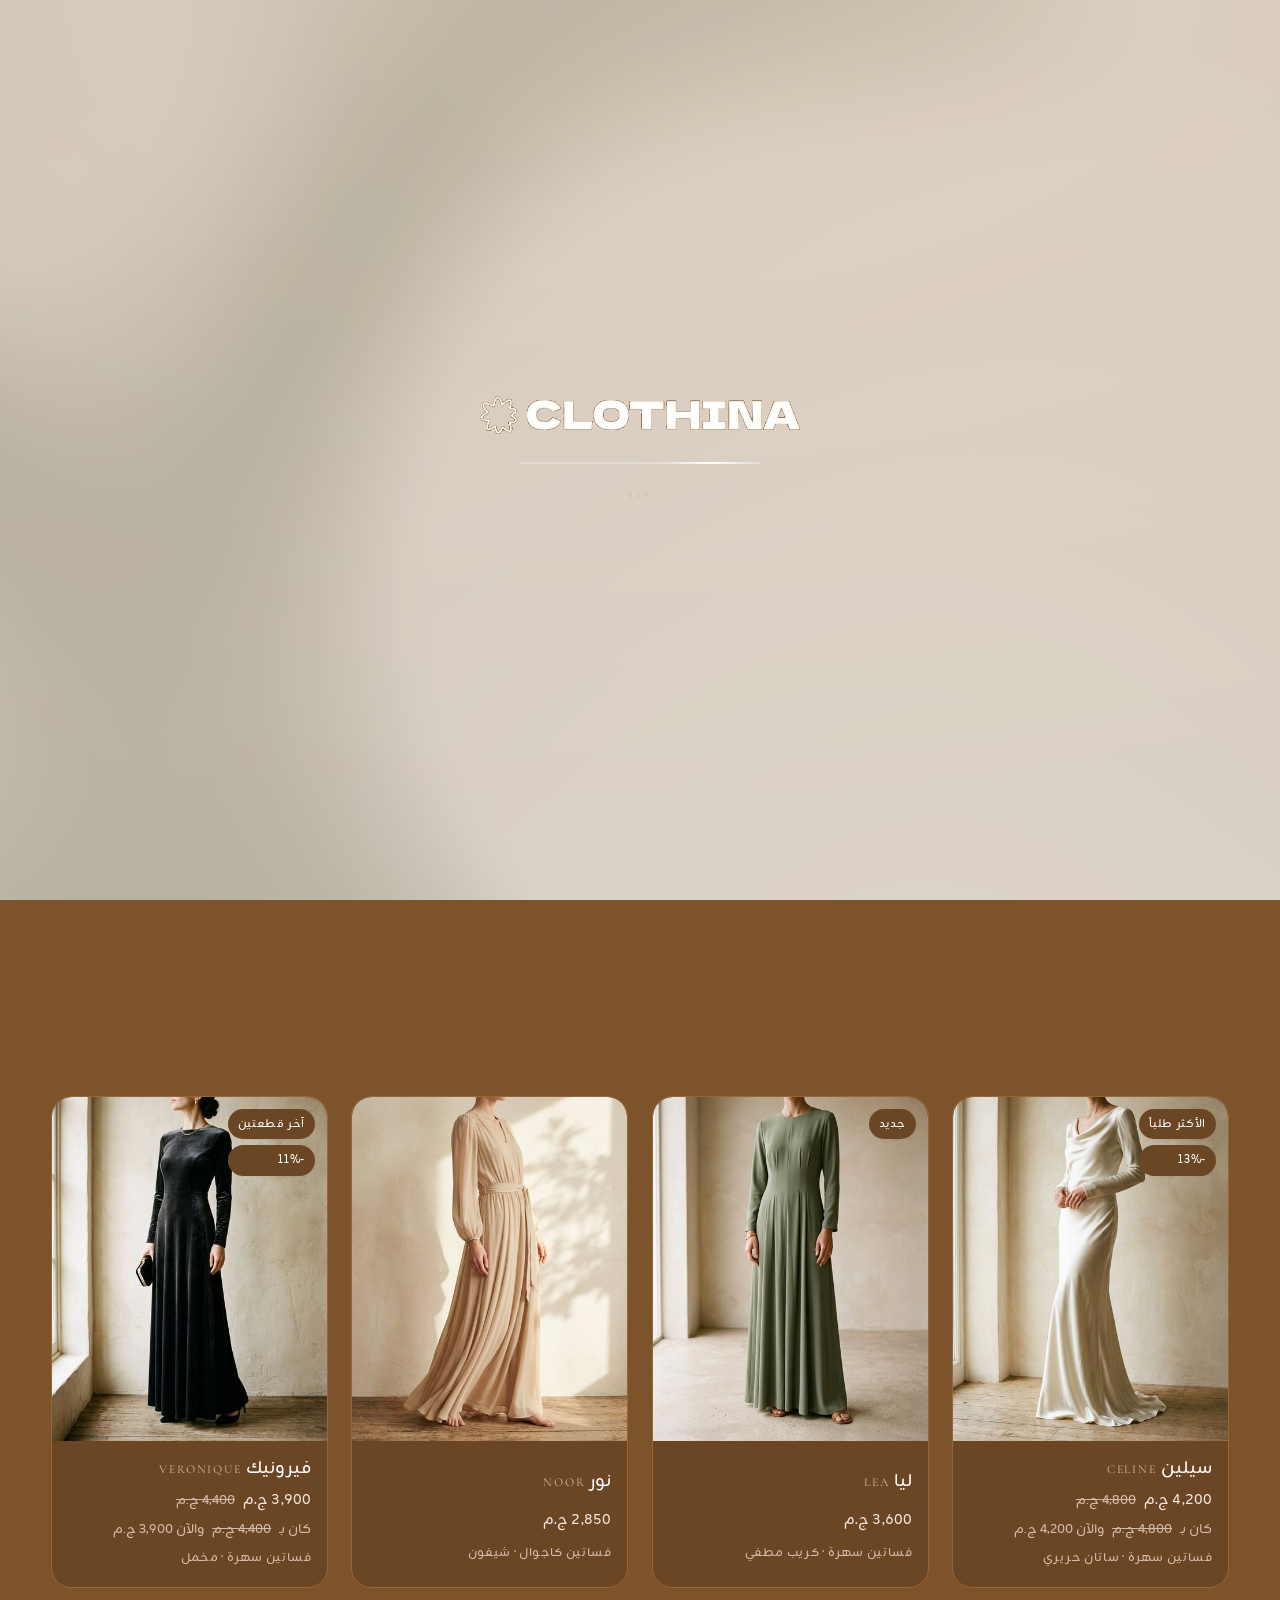
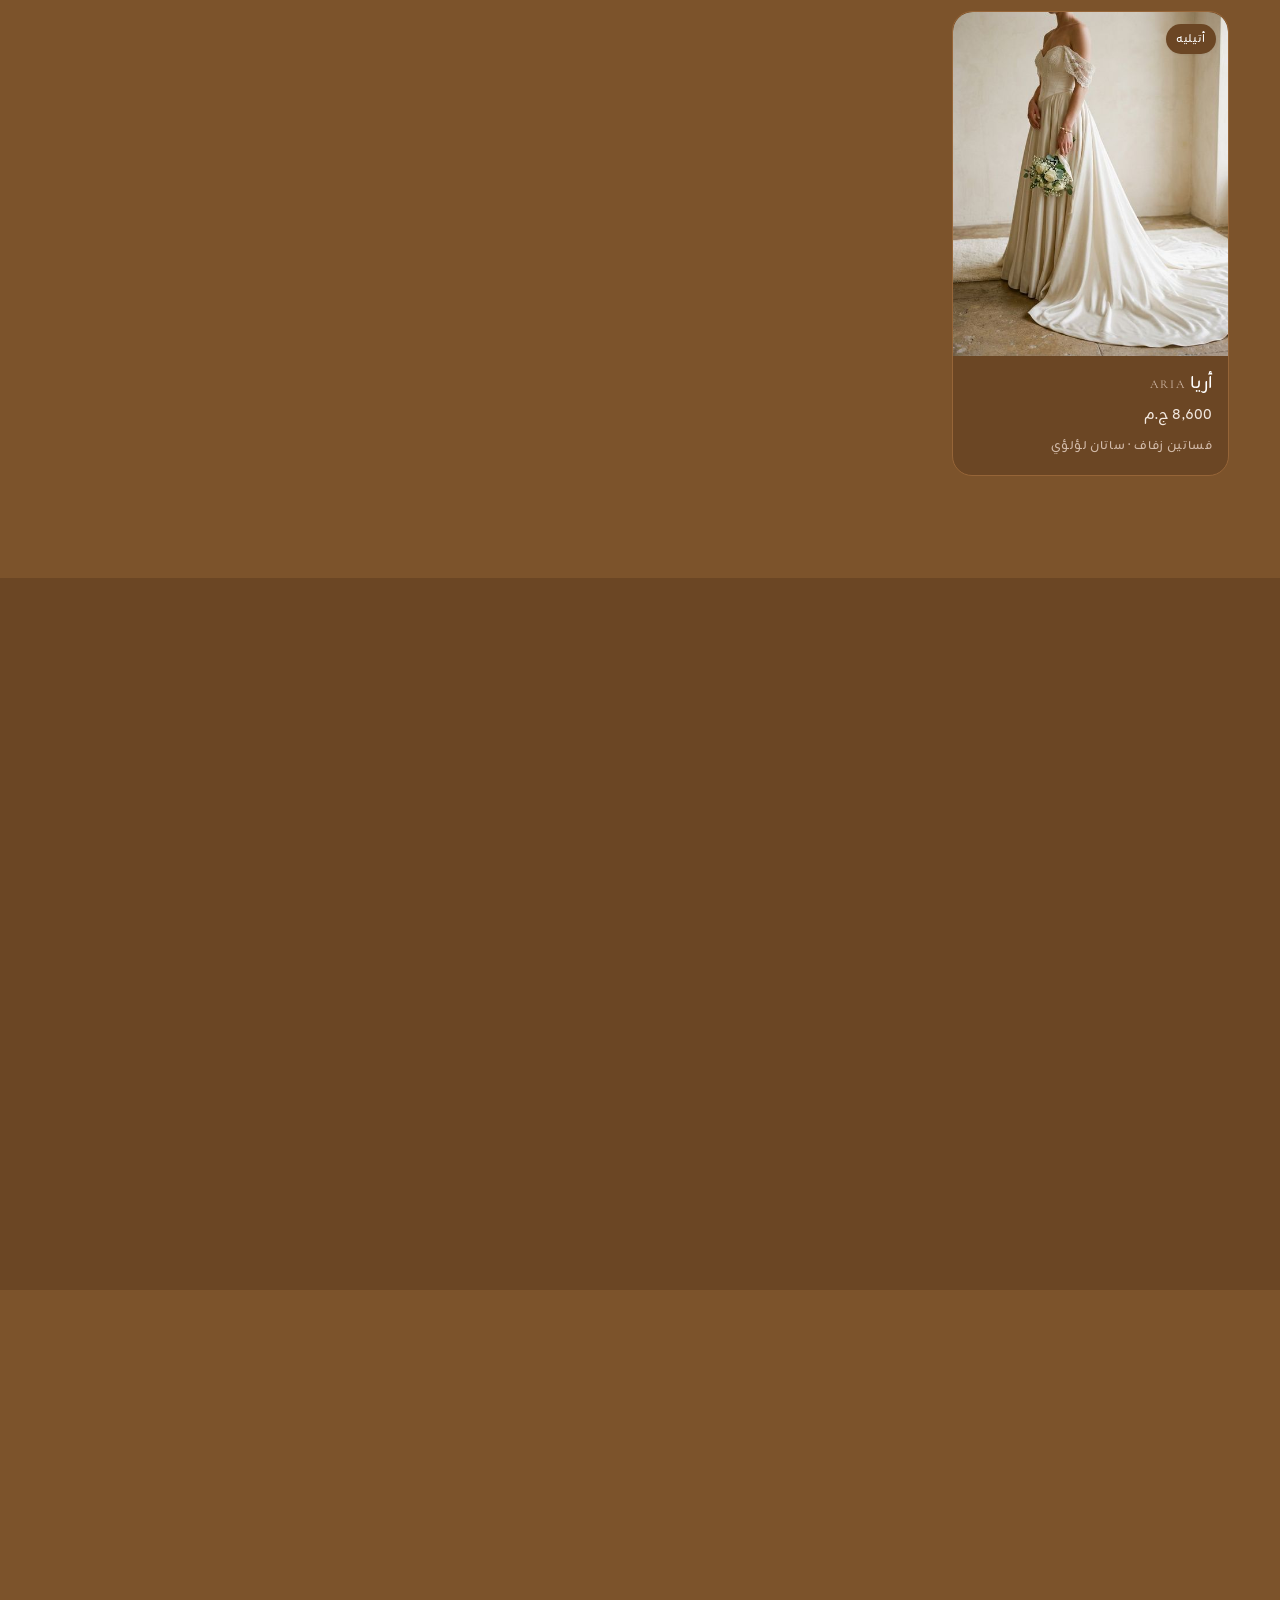
==== commit 8d6e1566: "Rebrand storefront as CLOTHINA Co-authored-by: arena-agent <297053741+arena-agent@users.noreply.gith" ====
--- a/index.html
+++ b/index.html
@@ -3,12 +3,12 @@
 <head>
 <meta charset="UTF-8">
 <meta name="viewport" content="width=device-width, initial-scale=1">
-<meta name="theme-color" content="#FBFBFA">
-<title>JORLINA · جورلينا — أتيليه الفساتين · جدة</title>
-<meta name="description" content="جورلينا — أتيليه فساتين في جدة: فساتين سهرة وزفاف وكاجوال، تفصيل على مقاسك، توصيل داخل المملكة العربية السعودية.">
+<meta name="theme-color" content="#7C532B">
+<title>CLOTHINA — أتيليه الفساتين · القاهرة</title>
+<meta name="description" content="CLOTHINA — براند أزياء في القاهرة: فساتين سهرة وزفاف وكاجوال، تفصيل على مقاسك، توصيل داخل مصر.">
 <link rel="icon" href="assets/img/brand/favicon.png" type="image/png">
 <link rel="apple-touch-icon" href="assets/img/brand/favicon.png">
-<link rel="preload" as="image" href="assets/img/brand/logo-wordmark.png">
+<link rel="preload" as="image" href="assets/img/brand/clothina-wordmark-white.png">
 <link rel="stylesheet" href="assets/css/main.css">
 </head>
 <body data-page="home">
@@ -17,9 +17,7 @@
 <div id="jl-loader">
   <canvas id="jl-loader-canvas"></canvas>
   <div class="jl-loader-inner">
-    <img class="jl-loader-logo" src="assets/img/brand/logo-lockup.png" alt="JORLINA — جورلينا" width="993" height="409">
-    <div class="jl-loader-name">JORLINA</div>
-    <div class="jl-loader-sub">ATELIER · QUIET LUXURY</div>
+    <img class="jl-loader-logo" src="assets/img/brand/clothina-wordmark-white.png" alt="CLOTHINA" width="590" height="70">
     <div class="jl-loader-bar"><i></i></div>
     <div class="jl-loader-pct">00%</div>
   </div>
@@ -33,7 +31,7 @@
     <canvas id="hero-canvas" class="hero-canvas" aria-hidden="true"></canvas>
     <div class="container hero-inner">
       <div class="hero-copy">
-        <span class="eyebrow reveal">JORLINA · MMXXVI</span>
+        <span class="eyebrow reveal">CLOTHINA · MMXXVI</span>
         <h1 class="hero-title reveal" data-delay=".08">
           إطلالة هادئة<br>
           تُخاط <em>على مقاسك</em>
@@ -52,7 +50,7 @@
       </div>
 
       <div class="hero-media reveal" data-delay=".12">
-        <img src="assets/img/hero.jpg" alt="فستان ساتان أوف وايت بقصة انسيابية من أتيليه جورلينا" fetchpriority="high">
+        <img src="assets/img/hero.jpg" alt="فستان ساتان أوف وايت بقصة انسيابية من أتيليه CLOTHINA" fetchpriority="high">
         <div class="hero-badge" style="inset-inline-start:auto;inset-inline-end:22px">
           <b class="en" style="letter-spacing:.18em">NEW SEASON</b>
         </div>
@@ -64,9 +62,9 @@
   <!-- ============ MARQUEE ============ -->
   <div class="band">
     <div class="marquee" id="marquee">
-      <span>أقمشة مختارة</span><span>قصّات مريحة</span><span>تفصيل على مقاسك</span><span>توصيل لكل المحافظات</span>
+      <span>أقمشة مختارة</span><span>قصّات مريحة</span><span>تفصيل على مقاسك</span><span>توصيل لجميع المحافظات</span>
       <span>استبدال 14 يوم</span><span>تغليف هدايا</span>
-      <span>أقمشة مختارة</span><span>قصّات مريحة</span><span>تفصيل على مقاسك</span><span>توصيل لكل المحافظات</span>
+      <span>أقمشة مختارة</span><span>قصّات مريحة</span><span>تفصيل على مقاسك</span><span>توصيل لجميع المحافظات</span>
       <span>استبدال 14 يوم</span><span>تغليف هدايا</span>
     </div>
   </div>
@@ -127,13 +125,13 @@
   <section class="section" id="story">
     <div class="container split">
       <div class="split-media reveal">
-        <img src="assets/img/hero.jpg" alt="أتيليه جورلينا" loading="lazy">
+        <img src="assets/img/hero.jpg" alt="أتيليه CLOTHINA" loading="lazy">
       </div>
       <div class="split-copy">
         <span class="eyebrow reveal">OUR ATELIER</span>
         <h2 class="title-lg reveal" data-delay=".06">فخامة هادئة<br>بلا ضجيج</h2>
         <p class="lead reveal" data-delay=".12">
-          نختار القماش أولاً، بعده القصّة، وبعده التفاصيل. في جورلينا الفستان مو بس شكل —
+          نختار القماش أولاً، بعده القصّة، وبعده التفاصيل. في CLOTHINA الفستان مو بس شكل —
           هو إحساس تحسين فيه وأنت واقفة.
         </p>
         <div class="steps reveal" data-delay=".18">
@@ -169,7 +167,7 @@
         </div>
         <div class="feat reveal" data-delay=".12">
           <svg viewBox="0 0 24 24" fill="none" stroke="currentColor" stroke-width="1.3" stroke-linecap="round"><path d="M3 7h11v10H3z"/><path d="M14 10h4l3 3v4h-7z"/><circle cx="7" cy="19" r="1.6"/><circle cx="17.5" cy="19" r="1.6"/></svg>
-          <b>توصيل داخل المملكة</b><p>٢–٥ أيام عمل، ومتابعة على واتساب.</p>
+          <b>توصيل داخل مصر</b><p>٢–٥ أيام عمل داخل مصر، ومتابعة على واتساب.</p>
         </div>
         <div class="feat reveal" data-delay=".18">
           <svg viewBox="0 0 24 24" fill="none" stroke="currentColor" stroke-width="1.3" stroke-linecap="round"><path d="M20 12a8 8 0 1 1-2.3-5.6"/><path d="M20 4v5h-5"/></svg>
@@ -179,22 +177,22 @@
     </div>
   </section>
 
-  <!-- ============ INSTAGRAM ============ -->
+  <!-- ============ TIKTOK ============ -->
   <section class="section">
     <div class="container">
       <div class="section-head">
         <div class="stack">
-          <span class="eyebrow reveal">@JORLINASA</span>
-          <h2 class="title-lg reveal" data-delay=".06">من الأتيليه</h2>
-        </div>
-        <a class="link-u reveal" href="https://www.instagram.com/jorlinasa" target="_blank" rel="noopener">تابعنا <span class="en">→</span></a>
+          <span class="eyebrow reveal">@CLOTHINAA__0</span>
+          <h2 class="title-lg reveal" data-delay=".06">تابعينا على تيك توك</h2>
+        </div>
+        <a class="link-u reveal" href="https://www.tiktok.com/@clothinaa__0" target="_blank" rel="noopener">تابعنا <span class="en">→</span></a>
       </div>
       <div class="insta">
-        <a href="https://www.instagram.com/jorlinasa" target="_blank" rel="noopener" class="reveal"><img src="assets/img/thumbs/p1.jpg" alt="إطلالة من جورلينا" loading="lazy"></a>
-        <a href="https://www.tiktok.com/@jorlina_sa" target="_blank" rel="noopener" class="reveal" data-delay=".05"><img src="assets/img/thumbs/p2.jpg" alt="إطلالة من جورلينا" loading="lazy"></a>
-        <a href="https://www.instagram.com/jorlinasa" target="_blank" rel="noopener" class="reveal" data-delay=".1"><img src="assets/img/thumbs/p3.jpg" alt="إطلالة من جورلينا" loading="lazy"></a>
-        <a href="https://www.tiktok.com/@jorlina_sa" target="_blank" rel="noopener" class="reveal" data-delay=".15"><img src="assets/img/thumbs/p4.jpg" alt="إطلالة من جورلينا" loading="lazy"></a>
-        <a href="https://www.instagram.com/jorlinasa" target="_blank" rel="noopener" class="reveal" data-delay=".2"><img src="assets/img/thumbs/p5.jpg" alt="إطلالة من جورلينا" loading="lazy"></a>
+        <a href="https://www.tiktok.com/@clothinaa__0" target="_blank" rel="noopener" class="reveal"><img src="assets/img/thumbs/p1.jpg" alt="إطلالة من CLOTHINA" loading="lazy"></a>
+        <a href="https://www.tiktok.com/@clothinaa__0" target="_blank" rel="noopener" class="reveal" data-delay=".05"><img src="assets/img/thumbs/p2.jpg" alt="إطلالة من CLOTHINA" loading="lazy"></a>
+        <a href="https://www.tiktok.com/@clothinaa__0" target="_blank" rel="noopener" class="reveal" data-delay=".1"><img src="assets/img/thumbs/p3.jpg" alt="إطلالة من CLOTHINA" loading="lazy"></a>
+        <a href="https://www.tiktok.com/@clothinaa__0" target="_blank" rel="noopener" class="reveal" data-delay=".15"><img src="assets/img/thumbs/p4.jpg" alt="إطلالة من CLOTHINA" loading="lazy"></a>
+        <a href="https://www.tiktok.com/@clothinaa__0" target="_blank" rel="noopener" class="reveal" data-delay=".2"><img src="assets/img/thumbs/p5.jpg" alt="إطلالة من CLOTHINA" loading="lazy"></a>
       </div>
     </div>
   </section>
--- a/assets/css/main.css
+++ b/assets/css/main.css
@@ -1,20 +1,32 @@
 /* ============================================================
-   JORLINA — Quiet Luxury Atelier
+   CLOTHINA — Quiet Luxury Atelier
    Design tokens from client UI Color Kit
    ============================================================ */
 @import url("fonts.css");
 
 :root{
-  --bg-primary:#FFFFFF;
-  --bg-secondary:#FBFBFA;
-  --text-main:#1A1A1A;
-  --accent-olive-light:#D6D7CE;
-  --accent-olive-dark:#8A8C7F;
-  --bg-swirl:#EFECE6;
-
-  --line: #E7E5DE;
-  --muted: #8A8C7F;
-  --ink-soft: #4A4A45;
+  --color-bg-primary:#7C532B;
+  --color-bg-surface:#6B4624;
+  --color-bg-hover:#8C5E33;
+  --color-text-main:#FFFFFF;
+  --color-text-secondary:#F3E9E0;
+  --color-text-muted:#D2BBAA;
+  --color-btn-bg:#FFFFFF;
+  --color-btn-text:#7C532B;
+  --color-btn-hover:#F3E9E0;
+  --color-border:#966538;
+
+  --bg-primary:var(--color-bg-primary);
+  --bg-secondary:var(--color-bg-surface);
+  --text-main:var(--color-text-main);
+  --brand-primary:var(--color-bg-primary);
+  --brand-hover:var(--color-bg-hover);
+  --accent-olive-light:var(--color-border);
+  --accent-olive-dark:var(--color-text-muted);
+  --bg-swirl:var(--color-bg-hover);
+  --line:var(--color-border);
+  --muted:var(--color-text-muted);
+  --ink-soft:var(--color-text-secondary);
 
   --radius-xs: 10px;
   --radius-sm: 14px;
@@ -95,7 +107,7 @@
 
 /* ---------- buttons ---------- */
 .btn{
-  --btn-bg:var(--text-main); --btn-fg:#fff; --btn-bd:var(--text-main);
+  --btn-bg:#FFFFFF; --btn-fg:var(--brand-primary); --btn-bd:#FFFFFF;
   display:inline-flex;align-items:center;justify-content:center;gap:10px;
   padding:0 30px;height:52px;border-radius:var(--radius-pill);
   background:var(--btn-bg);color:var(--btn-fg);border:1px solid var(--btn-bd);
@@ -107,8 +119,8 @@
 .btn:active{transform:translateY(0)}
 .btn--ghost{--btn-bg:transparent;--btn-fg:var(--text-main);--btn-bd:var(--accent-olive-light)}
 .btn--ghost:hover{--btn-bg:var(--bg-swirl);--btn-bd:var(--accent-olive-light)}
-.btn--olive{--btn-bg:var(--accent-olive-dark);--btn-fg:#fff;--btn-bd:var(--accent-olive-dark)}
-.btn--light{--btn-bg:#fff;--btn-fg:var(--text-main);--btn-bd:#fff}
+.btn--olive{--btn-bg:var(--brand-primary);--btn-fg:#fff;--btn-bd:var(--brand-primary)}
+.btn--light{--btn-bg:#fff;--btn-fg:var(--brand-primary);--btn-bd:#fff}
 .btn--block{width:100%}
 .btn--sm{height:44px;padding:0 22px;font-size:14px}
 .btn[disabled]{opacity:.45;pointer-events:none}
@@ -119,7 +131,7 @@
   border-bottom:1px solid var(--accent-olive-light);padding-bottom:4px;
   transition:border-color .3s,color .3s;
 }
-.link-u:hover{border-color:var(--text-main)}
+.link-u:hover{border-color:var(--brand-primary)}
 
 /* ============================================================
    LOADER — logo + looping silk bar
@@ -127,8 +139,7 @@
 #jl-loader{
   position:fixed;inset:0;z-index:9000;
   display:grid;place-items:center;
-  background:
-    radial-gradient(120% 90% at 50% 0%, #FFFFFF 0%, #FBFBFA 45%, #F1EEE8 100%);
+  background:radial-gradient(120% 90% at 50% 0%, #8C5E33 0%, #7C532B 48%, #6B4624 100%);
   overflow:hidden;
 }
 #jl-loader.is-done{pointer-events:none}
@@ -166,24 +177,24 @@
   direction:ltr;
 }
 .jl-loader-exit{
-  position:fixed;inset:0;z-index:9001;background:var(--text-main);
+  position:fixed;inset:0;z-index:9001;background:var(--brand-primary);
   transform:translateY(101%);pointer-events:none;
 }
-#jl-loader.is-leaving .jl-loader-bar i{animation:none;width:100%;background:var(--text-main);transform:none}
+#jl-loader.is-leaving .jl-loader-bar i{animation:none;width:100%;background:var(--brand-primary);transform:none}
 #jl-loader.is-leaving{transition:opacity .5s ease .25s}
 
 /* ============================================================
    HEADER
    ============================================================ */
 .announce{
-  background:var(--text-main);color:#F4F2EC;text-align:center;
+  background:var(--brand-primary);color:#F4F2EC;text-align:center;
   font-size:12.5px;letter-spacing:.04em;padding:9px 16px;line-height:1.6;
 }
 .announce .en{letter-spacing:.18em;font-size:11.5px;opacity:.85}
 
 .site-header{
   position:sticky;top:0;z-index:600;
-  background:rgba(255,255,255,.78);
+  background:rgba(107,70,36,.94);
   backdrop-filter:saturate(160%) blur(14px);
   -webkit-backdrop-filter:saturate(160%) blur(14px);
   border-bottom:1px solid transparent;
@@ -210,7 +221,7 @@
   transition:color .3s;
 }
 .nav a::after{
-  content:"";position:absolute;inset-inline:0;bottom:0;height:1px;background:var(--text-main);
+  content:"";position:absolute;inset-inline:0;bottom:0;height:1px;background:var(--brand-primary);
   transform:scaleX(0);transform-origin:right;transition:transform .45s var(--ease-out);
 }
 .nav a:hover,.nav a.is-active{color:var(--text-main)}
@@ -225,7 +236,7 @@
 .icon-btn svg{width:20px;height:20px}
 .cart-count{
   position:absolute;top:4px;inset-inline-start:4px;min-width:18px;height:18px;border-radius:9px;
-  background:var(--text-main);color:#fff;font-size:10.5px;display:grid;place-items:center;
+  background:var(--brand-primary);color:#fff;font-size:10.5px;display:grid;place-items:center;
   padding:0 4px;font-family:var(--font-en);line-height:1;transform:scale(0);transition:transform .3s var(--ease-out);
 }
 .cart-count.on{transform:scale(1)}
@@ -261,7 +272,7 @@
 main{position:relative;z-index:1}
 main>.section, main>section:not(.hero){position:relative;z-index:2;background:var(--bg-primary)}
 main>.section--soft, main>section.section--soft{background:var(--bg-secondary)}
-.hero+.band{background:var(--text-main)}
+.hero+.band{background:var(--brand-primary)}
 .hero-inner{
   position:relative;z-index:2;min-height:calc(100svh - var(--header-h) - 40px);
   display:grid;grid-template-columns:1.02fr .98fr;align-items:center;gap:clamp(24px,4vw,64px);
@@ -280,7 +291,7 @@
 }
 .hero-badge{
   position:absolute;z-index:3;bottom:22px;inset-inline-start:22px;
-  background:rgba(255,255,255,.9);backdrop-filter:blur(8px);
+  background:rgba(107,70,36,.94);backdrop-filter:blur(8px);
   border-radius:var(--radius-pill);padding:10px 18px;font-size:13px;display:flex;gap:10px;align-items:center;
   box-shadow:var(--shadow-sm);
 }
@@ -298,7 +309,7 @@
 }
 
 /* marq band */
-.band{padding-block:clamp(16px,2vw,24px);background:var(--text-main);color:#F4F2EC;overflow:hidden}
+.band{padding-block:clamp(16px,2vw,24px);background:var(--brand-primary);color:#F4F2EC;overflow:hidden}
 .marquee{display:flex;gap:0;width:max-content;animation:marq 28s linear infinite}
 .band:hover .marquee{animation-play-state:paused}
 .marquee span{
@@ -334,18 +345,18 @@
 .card-badges{position:absolute;top:12px;inset-inline-start:12px;display:grid;gap:6px;z-index:2}
 .badge{
   font-size:11px;letter-spacing:.06em;padding:5px 10px;border-radius:var(--radius-pill);
-  background:rgba(255,255,255,.94);backdrop-filter:blur(6px);box-shadow:var(--shadow-sm);
-}
-.badge--sale{background:var(--text-main);color:#fff}
+  background:rgba(107,70,36,.94);backdrop-filter:blur(6px);box-shadow:var(--shadow-sm);
+}
+.badge--sale{background:var(--brand-primary);color:#fff}
 .card-quick{
   position:absolute;inset-inline:12px;bottom:12px;z-index:2;
-  height:44px;border-radius:var(--radius-pill);background:rgba(255,255,255,.94);
+  height:44px;border-radius:var(--radius-pill);background:rgba(107,70,36,.94);
   backdrop-filter:blur(10px);display:flex;align-items:center;justify-content:center;gap:8px;
   font-size:13.5px;font-weight:500;box-shadow:var(--shadow-sm);
   transform:translateY(130%);opacity:0;transition:transform .5s var(--ease-out),opacity .35s,background .3s;
 }
 .card:hover .card-quick,.card:focus-within .card-quick{transform:translateY(0);opacity:1}
-.card-quick:hover{background:var(--text-main);color:#fff}
+.card-quick:hover{background:var(--brand-primary);color:#fff}
 @media (hover:none){.card-quick{transform:none;opacity:1;position:static;margin:10px 12px 0}}
 .card-body{padding:16px 16px 18px;display:grid;gap:6px}
 .card-title{font-size:16.5px;font-weight:400;line-height:1.5}
@@ -388,7 +399,7 @@
 .feat b{font-size:14.5px;font-weight:500}
 .feat p{font-size:12.5px;color:var(--muted);line-height:1.8}
 
-/* instagram strip */
+/* TikTok lookbook strip */
 .insta{display:grid;grid-template-columns:repeat(5,1fr);gap:8px}
 @media (max-width:700px){.insta{grid-template-columns:repeat(3,1fr)}}
 .insta a{position:relative;aspect-ratio:1;border-radius:var(--radius-sm);overflow:hidden;background:var(--bg-swirl)}
@@ -410,7 +421,7 @@
   font-size:13.5px;display:inline-flex;align-items:center;gap:8px;transition:all .3s;background:#fff;
 }
 .chip:hover{border-color:var(--accent-olive-light);background:var(--bg-swirl)}
-.chip.is-on{background:var(--text-main);color:#fff;border-color:var(--text-main)}
+.chip.is-on{background:var(--brand-primary);color:#fff;border-color:var(--brand-primary)}
 .filters .spacer{flex:1}
 .select{
   height:38px;border-radius:var(--radius-pill);border:1px solid var(--line);padding:0 16px;background:#fff;
@@ -437,7 +448,7 @@
 .gallery-stage img.is-on{opacity:1}
 .gallery-nav{position:absolute;inset-inline:14px;top:50%;transform:translateY(-50%);display:flex;justify-content:space-between;pointer-events:none;z-index:3}
 .gallery-nav button{
-  pointer-events:auto;width:42px;height:42px;border-radius:50%;background:rgba(255,255,255,.9);
+  pointer-events:auto;width:42px;height:42px;border-radius:50%;background:rgba(107,70,36,.94);
   display:grid;place-items:center;box-shadow:var(--shadow-sm);transition:background .3s,transform .3s;
 }
 .gallery-nav button:hover{background:#fff;transform:scale(1.06)}
@@ -448,7 +459,7 @@
 }
 .thumbs button img{width:100%;height:100%;object-fit:cover}
 .thumbs button:hover{opacity:.9}
-.thumbs button.is-on{opacity:1;border-color:var(--text-main)}
+.thumbs button.is-on{opacity:1;border-color:var(--brand-primary)}
 
 .pdp-info{display:grid;gap:20px;padding-top:6px}
 .pdp-top{display:grid;gap:10px}
@@ -468,7 +479,7 @@
   background:#fff;font-size:14px;transition:all .25s var(--ease);display:inline-flex;align-items:center;justify-content:center;gap:6px;
 }
 .opt-btn:hover{border-color:var(--accent-olive-dark)}
-.opt-btn.is-on{background:var(--text-main);color:#fff;border-color:var(--text-main)}
+.opt-btn.is-on{background:var(--brand-primary);color:#fff;border-color:var(--brand-primary)}
 .opt-btn.is-out{opacity:.4;text-decoration:line-through;pointer-events:none}
 .swatch{
   width:44px;height:44px;border-radius:50%;border:1px solid var(--line);position:relative;
@@ -567,9 +578,9 @@
 .pay:hover{border-color:var(--accent-olive-light);background:var(--bg-secondary)}
 .pay input{position:absolute;opacity:0;pointer-events:none}
 .pay .radio{width:18px;height:18px;border-radius:50%;border:1px solid var(--accent-olive-light);display:grid;place-items:center;transition:border-color .3s}
-.pay .radio::after{content:"";width:9px;height:9px;border-radius:50%;background:var(--text-main);transform:scale(0);transition:transform .25s var(--ease-out)}
-.pay.is-on{border-color:var(--text-main);background:var(--bg-secondary)}
-.pay.is-on .radio{border-color:var(--text-main)}
+.pay .radio::after{content:"";width:9px;height:9px;border-radius:50%;background:var(--brand-primary);transform:scale(0);transition:transform .25s var(--ease-out)}
+.pay.is-on{border-color:var(--brand-primary);background:var(--bg-secondary)}
+.pay.is-on .radio{border-color:var(--brand-primary)}
 .pay.is-on .radio::after{transform:scale(1)}
 .pay-txt b{display:block;font-size:14.5px;font-weight:500}
 .pay-txt span{font-size:12px;color:var(--muted)}
@@ -580,7 +591,7 @@
 @media (max-width:960px){.checkout-grid{grid-template-columns:1fr}}
 .panel{background:#fff;border:1px solid var(--line);border-radius:var(--radius-lg);padding:clamp(20px,2.6vw,32px);display:grid;gap:18px}
 .panel-title{display:flex;align-items:center;gap:10px;font-size:16px;font-weight:500}
-.panel-title .n{width:24px;height:24px;border-radius:50%;background:var(--text-main);color:#fff;font-size:11.5px;display:grid;place-items:center;font-family:var(--font-en)}
+.panel-title .n{width:24px;height:24px;border-radius:50%;background:var(--brand-primary);color:#fff;font-size:11.5px;display:grid;place-items:center;font-family:var(--font-en)}
 
 .mini-list{display:grid;gap:12px;max-height:330px;overflow:auto;padding-inline-end:4px}
 .mini{display:grid;grid-template-columns:56px 1fr auto;gap:12px;align-items:center}
@@ -623,7 +634,7 @@
    ============================================================ */
 .toast-wrap{position:fixed;z-index:1100;bottom:22px;inset-inline-start:22px;display:grid;gap:10px;pointer-events:none}
 .toast{
-  background:var(--text-main);color:#F6F4EF;border-radius:var(--radius-pill);padding:13px 22px;font-size:13.5px;
+  background:var(--brand-primary);color:#F6F4EF;border-radius:var(--radius-pill);padding:13px 22px;font-size:13.5px;
   box-shadow:var(--shadow-md);display:flex;align-items:center;gap:10px;
   transform:translateY(20px);opacity:0;transition:all .45s var(--ease-out);
 }
@@ -634,7 +645,7 @@
 /* ============================================================
    FOOTER
    ============================================================ */
-.site-footer{background:var(--text-main);color:#EDEAE3;padding-block:clamp(40px,6vw,72px) 26px;margin-top:auto}
+.site-footer{background:var(--brand-primary);color:#EDEAE3;padding-block:clamp(40px,6vw,72px) 26px;margin-top:auto}
 .footer-grid{display:grid;grid-template-columns:1.4fr 1fr 1fr 1.1fr;gap:clamp(22px,3vw,48px)}
 @media (max-width:900px){.footer-grid{grid-template-columns:1fr 1fr}}
 @media (max-width:560px){.footer-grid{grid-template-columns:1fr}}
@@ -655,7 +666,7 @@
    ============================================================ */
 .admin-fab{
   position:fixed;z-index:700;bottom:22px;inset-inline-end:22px;
-  height:48px;border-radius:var(--radius-pill);background:var(--text-main);color:#fff;
+  height:48px;border-radius:var(--radius-pill);background:var(--brand-primary);color:#fff;
   display:flex;align-items:center;gap:9px;padding:0 20px;font-size:13.5px;box-shadow:var(--shadow-md);
   transform:translateY(20px);opacity:0;pointer-events:none;transition:all .4s var(--ease-out);
 }
@@ -674,7 +685,7 @@
 .admin-head b .tag{font-size:10px;letter-spacing:.12em;background:var(--bg-swirl);padding:3px 8px;border-radius:var(--radius-pill);color:var(--accent-olive-dark)}
 .admin-tabs{display:flex;gap:6px;padding:12px 16px;border-bottom:1px solid var(--line);overflow:auto}
 .admin-tab{padding:8px 14px;border-radius:var(--radius-pill);font-size:13px;color:var(--ink-soft);white-space:nowrap}
-.admin-tab.is-on{background:var(--text-main);color:#fff}
+.admin-tab.is-on{background:var(--brand-primary);color:#fff}
 .admin-body{padding:18px 20px 40px;overflow:auto;display:grid;gap:16px;align-content:start}
 .admin-body .field label{font-size:12.5px}
 .admin-note{font-size:12px;color:var(--muted);background:var(--bg-secondary);border-radius:var(--radius-sm);padding:12px 14px;line-height:1.9;border:1px solid var(--line)}
@@ -683,7 +694,7 @@
   min-width:46px;height:38px;padding:0 12px;border:1px solid var(--line);border-radius:10px;font-size:13px;
   display:inline-flex;align-items:center;justify-content:center;transition:all .25s;background:#fff;
 }
-.sz.is-on{background:var(--text-main);color:#fff;border-color:var(--text-main)}
+.sz.is-on{background:var(--brand-primary);color:#fff;border-color:var(--brand-primary)}
 .admin-list{display:grid;gap:10px}
 .admin-row{display:grid;grid-template-columns:46px 1fr auto;gap:10px;align-items:center;padding:9px;border:1px solid var(--line);border-radius:12px}
 .admin-row img{width:46px;aspect-ratio:4/5;object-fit:cover;border-radius:6px;background:var(--bg-swirl)}
@@ -692,7 +703,7 @@
 .del-btn{width:32px;height:32px;border-radius:8px;display:grid;place-items:center;background:var(--bg-secondary);color:#A4553F;transition:background .25s}
 .del-btn:hover{background:#F3E5E0}
 .progress{height:3px;background:var(--bg-swirl);border-radius:2px;overflow:hidden}
-.progress i{display:block;height:100%;width:0;background:var(--text-main);transition:width .3s}
+.progress i{display:block;height:100%;width:0;background:var(--brand-primary);transition:width .3s}
 
 /* ============================================================
    UTIL + ANIMATION
@@ -852,7 +863,7 @@
   content:"تواصلي معنا على واتساب";
   position:absolute;bottom:50%;transform:translateY(50%) translateX(8px);
   inset-inline-end:calc(100% + 12px);
-  background:var(--text-main);color:#F6F4EF;white-space:nowrap;
+  background:var(--brand-primary);color:#F6F4EF;white-space:nowrap;
   font-size:12.5px;padding:8px 14px;border-radius:var(--radius-pill);
   opacity:0;pointer-events:none;transition:all .4s var(--ease-out);
   box-shadow:var(--shadow-sm);
@@ -900,7 +911,7 @@
 .coupon-msg.is-err{color:#A4553F}
 .coupon-applied{display:grid;grid-template-columns:auto 1fr auto;align-items:center;gap:10px}
 .coupon-tag{
-  background:var(--text-main);color:#fff;font-size:11.5px;letter-spacing:.14em;white-space:nowrap;
+  background:var(--brand-primary);color:#fff;font-size:11.5px;letter-spacing:.14em;white-space:nowrap;
   padding:5px 11px;border-radius:var(--radius-pill);
 }
 .coupon-txt{font-size:12.5px;color:var(--ink-soft)}
@@ -980,7 +991,7 @@
 .coupon-card .cc-code{font-family:var(--font-en);letter-spacing:.12em;font-size:13px;display:flex;gap:8px;align-items:center}
 .coupon-card .cc-meta{font-size:11.5px;color:var(--muted);margin-top:3px;line-height:1.7}
 .coupon-card .cc-pct{
-  font-family:var(--font-en);font-size:15px;background:var(--text-main);color:#fff;border-radius:9px;
+  font-family:var(--font-en);font-size:15px;background:var(--brand-primary);color:#fff;border-radius:9px;
   padding:6px 10px;min-width:52px;text-align:center;
 }
 .coupon-card.is-off{opacity:.55}
@@ -1030,3 +1041,40 @@
   .panel-title{font-size:15px}
   .wa-fab{z-index:640}
 }
+
+
+/* CLOTHINA brown-and-ivory storefront theme */
+.site-header{background:rgba(107,70,36,.96);border-bottom-color:var(--line)}
+.site-header.is-stuck{box-shadow:0 10px 30px -22px rgba(20,10,2,.7)}
+.announce,.band,.site-footer,.wa-fab::after,.jl-loader-exit{background:var(--brand-primary);color:#fff}
+.hero-badge,.card-badges .badge,.card-quick,.gallery-nav button{background:var(--bg-secondary);color:#fff}
+.card,.cart-item,.panel,.modal-card,.admin-sheet,.chip,.select,.opt-btn,.qty,.coupon-block,.coupon-card,.deposit-box{
+  background-color:var(--bg-secondary);color:var(--text-main)
+}
+.summary,.section--soft,.guide-btn,.pay:hover,.pay.is-on,.offer-fields,.coupon-x,.coupon-products,.admin-note,.btn-mini{
+  background-color:#6B4624;color:var(--text-main)
+}
+.input,.textarea,.select-full,.pay,.sz,.coupon-card,.cp-row:hover,.coupon-form .input{
+  background-color:#6B4624;color:#fff
+}
+.input::placeholder,.textarea::placeholder{color:#D2BBAA;opacity:.8}
+.offer-strip{background:linear-gradient(90deg,#6B4624,#8C5E33);color:#F3E9E0}
+.offer-strip .cd{background:#6B4624;color:#fff}
+.deposit-box{background:linear-gradient(180deg,#8C5E33,#6B4624);border-color:#966538}
+.vodafone-number{display:flex;align-items:center;justify-content:space-between;gap:12px;padding:10px 12px;border:1px dashed var(--line);border-radius:10px;color:#F3E9E0}
+.vodafone-number b{font-size:16px;letter-spacing:.08em;color:#fff}
+.jl-loader-logo{width:min(320px,72vw);mix-blend-mode:normal;opacity:1}
+.jl-loader-bar{background:rgba(255,255,255,.28)}
+.jl-loader-bar i{background:linear-gradient(90deg,transparent,#fff,transparent)}
+.site-header .brand-logo{height:31px;width:auto}
+.site-footer .brand-logo{height:42px;width:auto}
+@media(max-width:960px){.site-header .brand-logo{height:29px}}
+@media(max-width:560px){.site-header .brand-logo{height:27px}.site-footer .brand-logo{height:36px}}
+.admin-tab.is-on,.sz.is-on,.chip.is-on,.opt-btn.is-on,.badge--sale,.card-quick:hover,.coupon-tag,.coupon-card .cc-pct{background:var(--brand-primary);color:#fff;border-color:var(--brand-primary)}
+.btn{--btn-bg:#fff;--btn-fg:#7C532B;--btn-bd:#fff}
+.btn--ghost{--btn-bg:transparent;--btn-fg:#fff;--btn-bd:#966538}
+.btn--ghost:hover{--btn-bg:#8C5E33;--btn-fg:#fff;--btn-bd:#966538}
+
+.admin-tabs{flex-wrap:wrap;overflow:visible}.admin-tab{flex:0 0 auto}
+
+.btn:not(.btn--ghost):hover{background:var(--color-btn-hover);border-color:var(--color-btn-hover)}
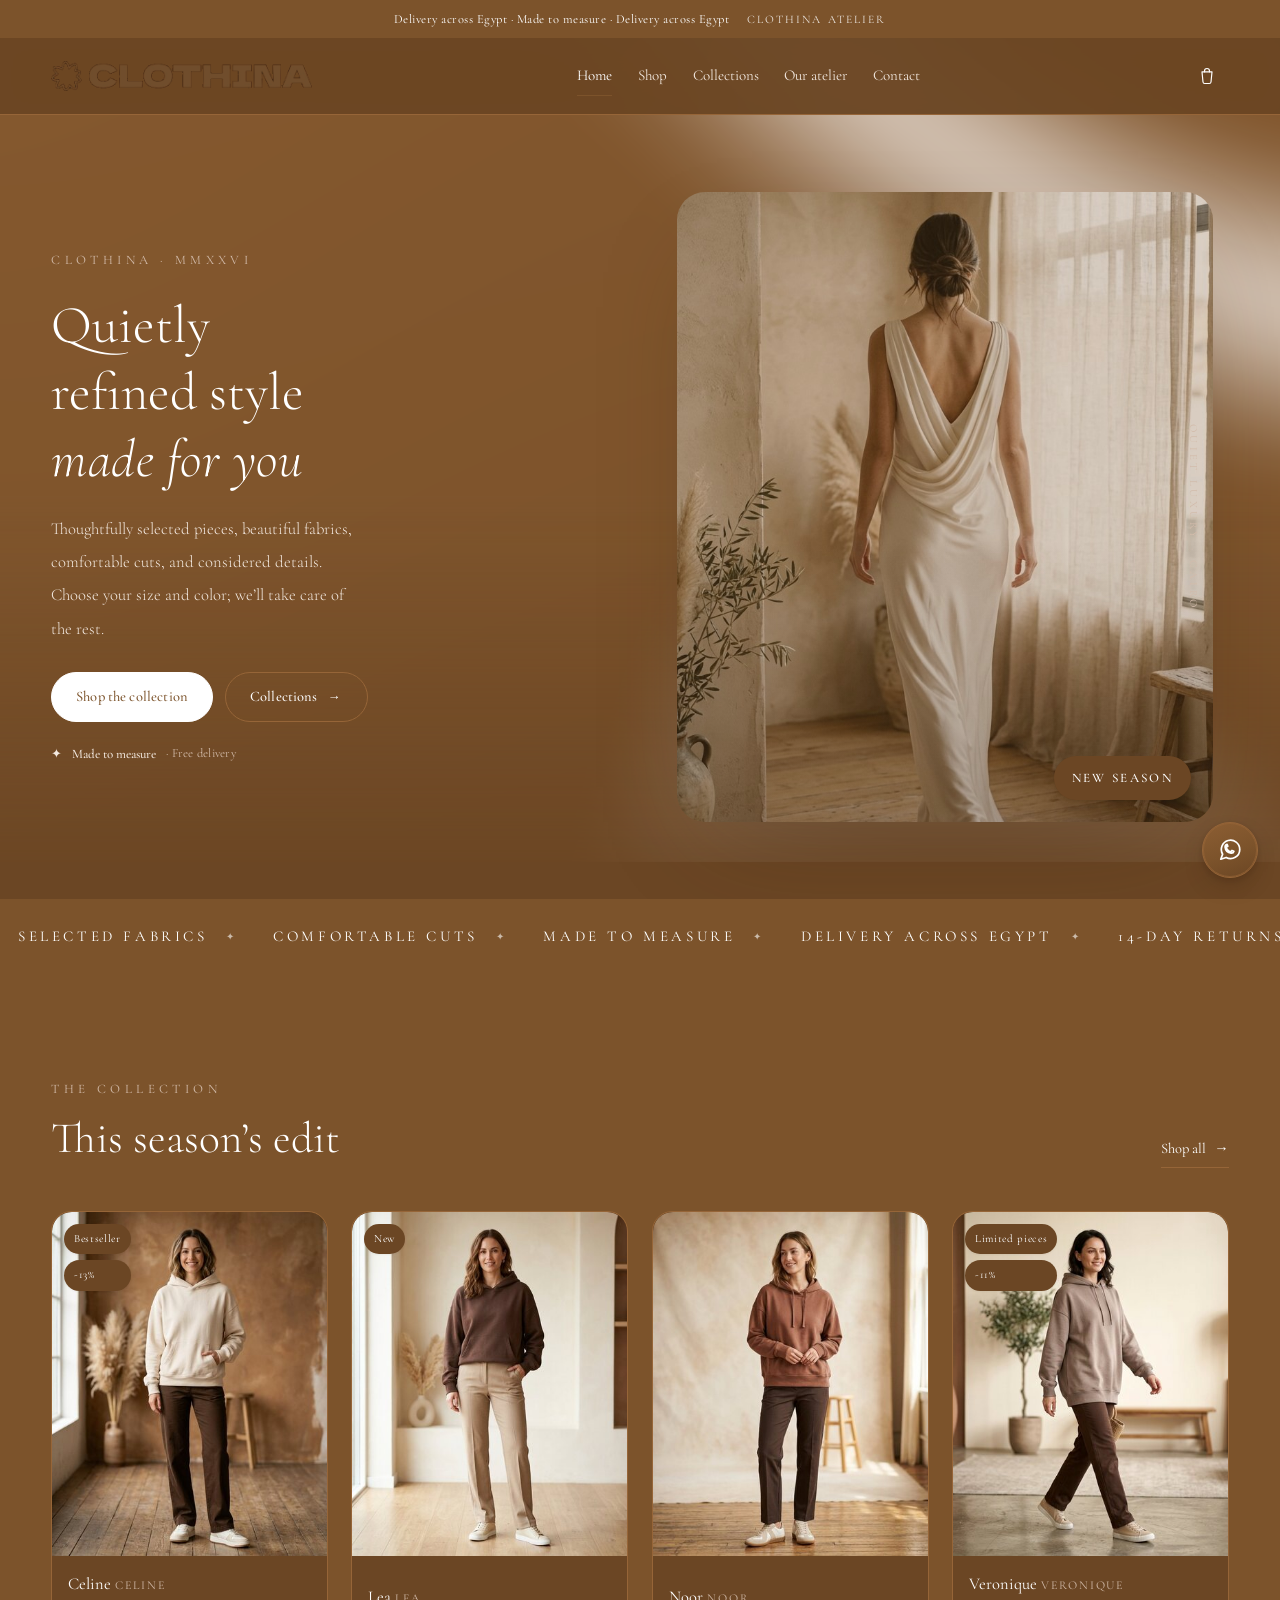
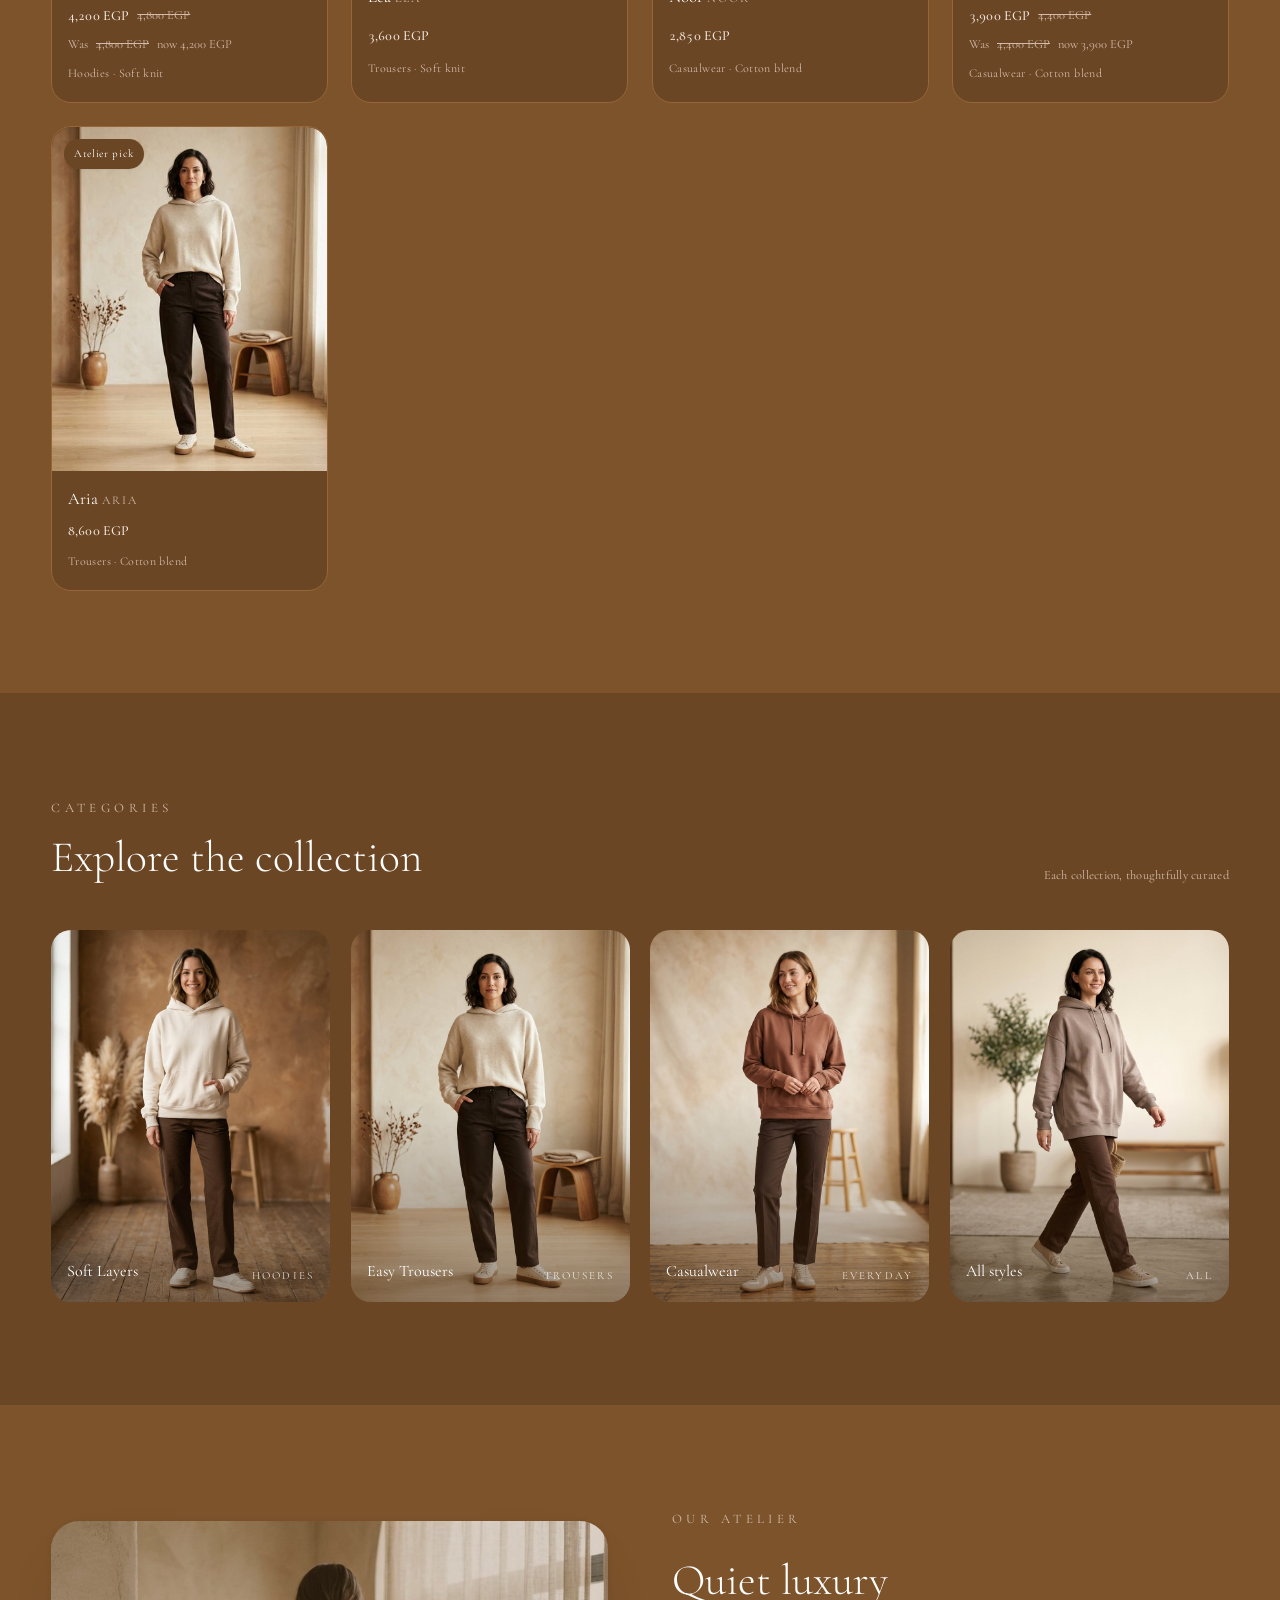
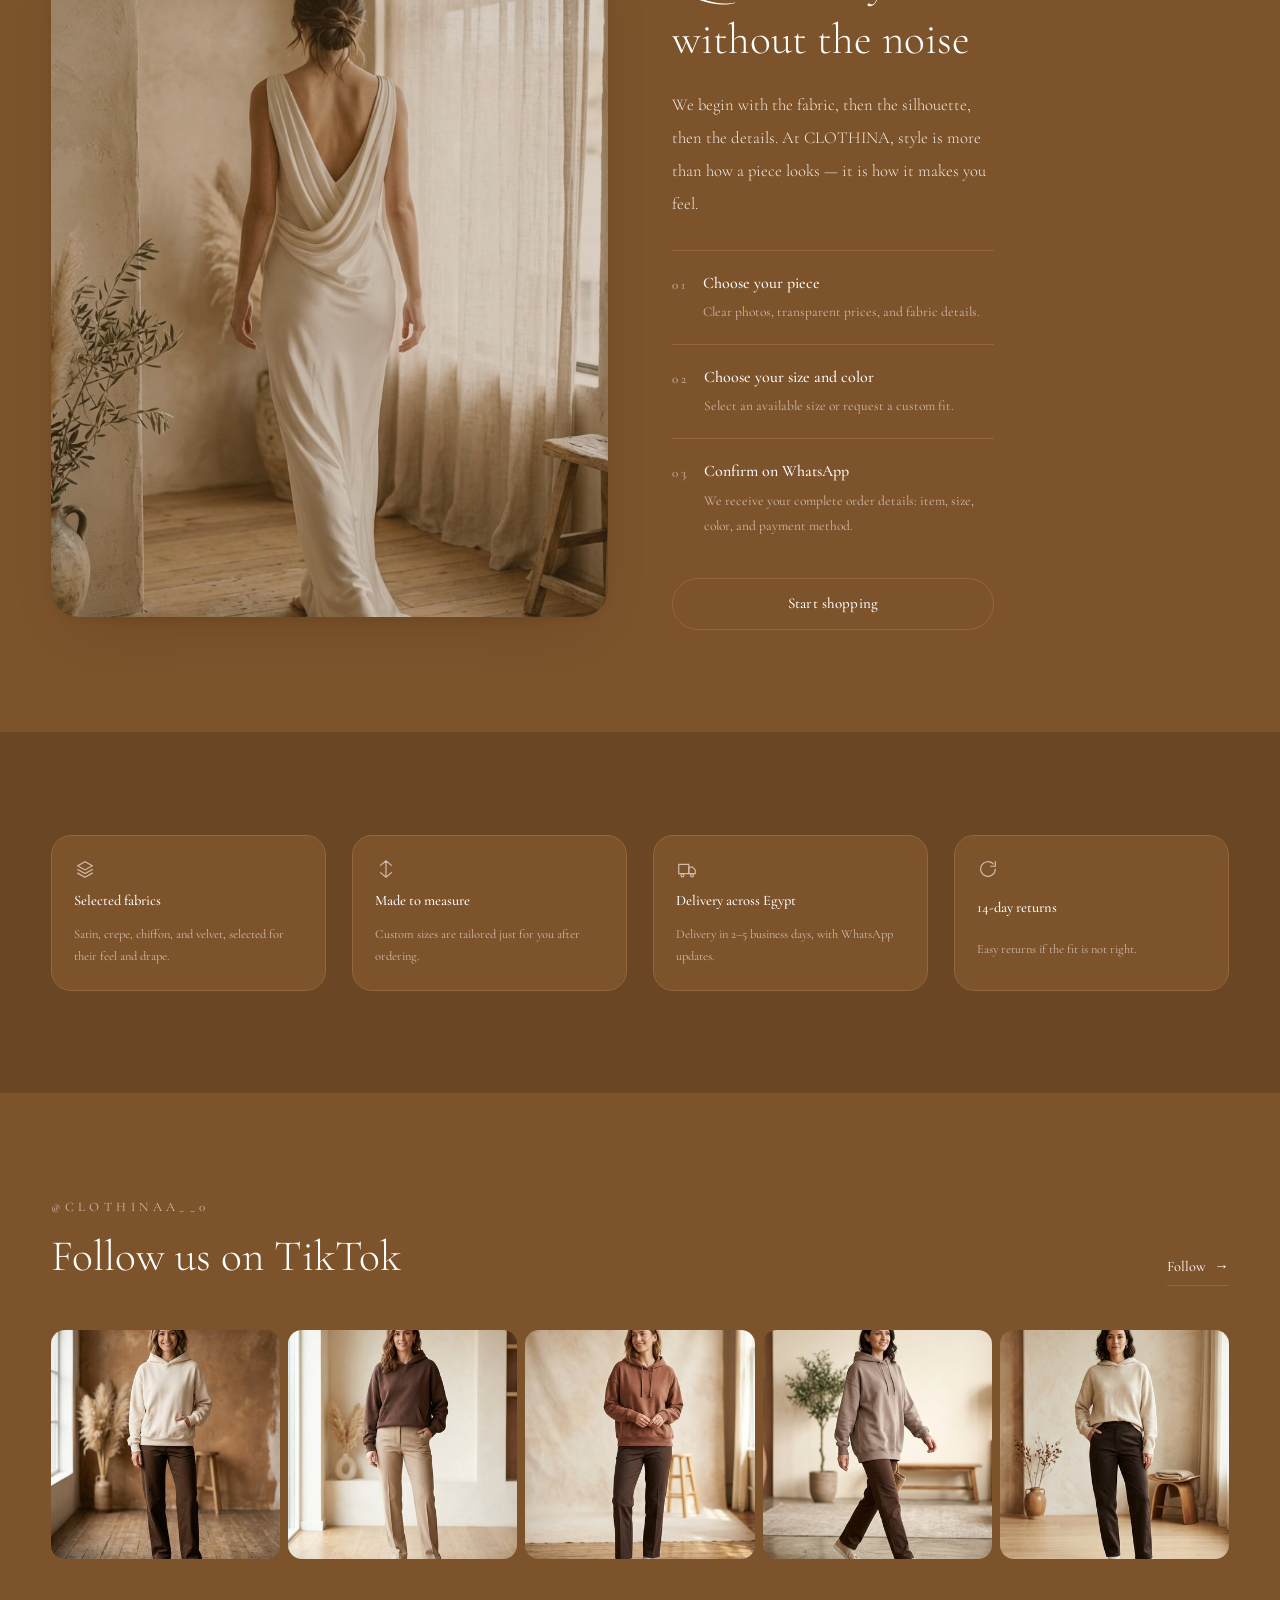
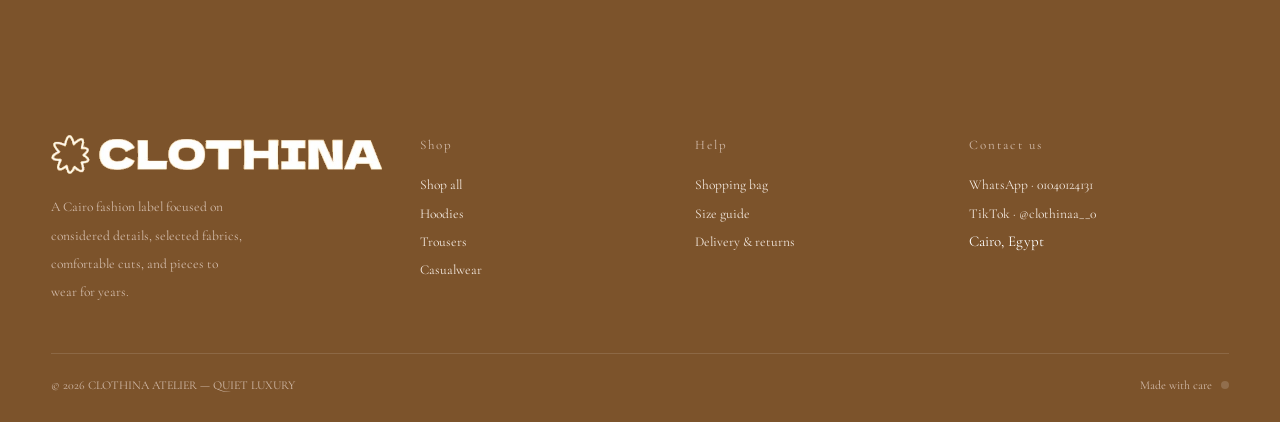
==== commit dc54ea5c: "Fix Quick View and translate storefront to English Co-authored-by: arena-agent <297053741+arena-agen" ====
--- a/index.html
+++ b/index.html
@@ -1,11 +1,11 @@
 <!DOCTYPE html>
-<html lang="ar" dir="rtl">
+<html lang="en" dir="ltr">
 <head>
 <meta charset="UTF-8">
 <meta name="viewport" content="width=device-width, initial-scale=1">
 <meta name="theme-color" content="#7C532B">
-<title>CLOTHINA — أتيليه الفساتين · القاهرة</title>
-<meta name="description" content="CLOTHINA — براند أزياء في القاهرة: فساتين سهرة وزفاف وكاجوال، تفصيل على مقاسك، توصيل داخل مصر.">
+<title>CLOTHINA — Fashion Atelier · Cairo</title>
+<meta name="description" content="CLOTHINA is a Cairo fashion label for refined occasionwear and casual style, with made-to-measure pieces and delivery across Egypt.">
 <link rel="icon" href="assets/img/brand/favicon.png" type="image/png">
 <link rel="apple-touch-icon" href="assets/img/brand/favicon.png">
 <link rel="preload" as="image" href="assets/img/brand/clothina-wordmark-white.png">
@@ -13,7 +13,7 @@
 </head>
 <body data-page="home">
 
-<!-- ============ LOADER (لوجو + بار تحميل متكرر) ============ -->
+<!-- ============ LOADER (logo + loading progress) ============ -->
 <div id="jl-loader">
   <canvas id="jl-loader-canvas"></canvas>
   <div class="jl-loader-inner">
@@ -33,24 +33,24 @@
       <div class="hero-copy">
         <span class="eyebrow reveal">CLOTHINA · MMXXVI</span>
         <h1 class="hero-title reveal" data-delay=".08">
-          إطلالة هادئة<br>
-          تُخاط <em>على مقاسك</em>
+          Quietly refined style<br>
+          <em>made for you</em>
         </h1>
         <p class="lead reveal" data-delay=".16">
-          فساتين مختارة بعناية — أقمشة تنسدل بهدوء، قصّات مريحة، وتفاصيل صغيرة تصنع الفرق.
-          اختاري مقاسك ولونك، والباقي علينا.
+          Thoughtfully selected pieces, beautiful fabrics, comfortable cuts, and considered details.
+          Choose your size and color; we’ll take care of the rest.
         </p>
         <div class="hero-actions reveal" data-delay=".24">
-          <a class="btn" href="shop.html">تسوّقي الفساتين</a>
-          <a class="btn btn--ghost" href="index.html#collections">الأقسام <span class="en">→</span></a>
+          <a class="btn" href="shop.html">Shop the collection</a>
+          <a class="btn btn--ghost" href="index.html#collections">Collections <span class="en">→</span></a>
         </div>
         <div class="hero-badge reveal" data-delay=".3">
-          <span>✦</span><b>تفصيل على مقاسك</b><span class="muted tiny">· توصيل مجاني</span>
+          <span>✦</span><b>Made to measure</b><span class="muted tiny">· Free delivery</span>
         </div>
       </div>
 
       <div class="hero-media reveal" data-delay=".12">
-        <img src="assets/img/hero.jpg" alt="فستان ساتان أوف وايت بقصة انسيابية من أتيليه CLOTHINA" fetchpriority="high">
+        <img src="assets/img/hero.jpg" alt="The CLOTHINA atelier" fetchpriority="high">
         <div class="hero-badge" style="inset-inline-start:auto;inset-inline-end:22px">
           <b class="en" style="letter-spacing:.18em">NEW SEASON</b>
         </div>
@@ -62,10 +62,10 @@
   <!-- ============ MARQUEE ============ -->
   <div class="band">
     <div class="marquee" id="marquee">
-      <span>أقمشة مختارة</span><span>قصّات مريحة</span><span>تفصيل على مقاسك</span><span>توصيل لجميع المحافظات</span>
-      <span>استبدال 14 يوم</span><span>تغليف هدايا</span>
-      <span>أقمشة مختارة</span><span>قصّات مريحة</span><span>تفصيل على مقاسك</span><span>توصيل لجميع المحافظات</span>
-      <span>استبدال 14 يوم</span><span>تغليف هدايا</span>
+      <span>Selected fabrics</span><span>Comfortable cuts</span><span>Made to measure</span><span>Delivery across Egypt</span>
+      <span>14-day returns</span><span>Gift wrapping</span>
+      <span>Selected fabrics</span><span>Comfortable cuts</span><span>Made to measure</span><span>Delivery across Egypt</span>
+      <span>14-day returns</span><span>Gift wrapping</span>
     </div>
   </div>
 
@@ -75,9 +75,9 @@
       <div class="section-head">
         <div class="stack">
           <span class="eyebrow reveal">THE COLLECTION</span>
-          <h2 class="title-lg reveal" data-delay=".06">مختارات هذا الموسم</h2>
-        </div>
-        <a class="link-u reveal" href="shop.html">كل الفساتين <span class="en">→</span></a>
+          <h2 class="title-lg reveal" data-delay=".06">This season’s edit</h2>
+        </div>
+        <a class="link-u reveal" href="shop.html">Shop all <span class="en">→</span></a>
       </div>
 
       <div class="grid-products" id="homeGrid">
@@ -96,26 +96,26 @@
       <div class="section-head">
         <div class="stack">
           <span class="eyebrow reveal">CATEGORIES</span>
-          <h2 class="title-lg reveal" data-delay=".06">تسوّقي حسب المناسبة</h2>
-        </div>
-        <p class="muted tiny reveal">كل قسم مختار بعناية</p>
+          <h2 class="title-lg reveal" data-delay=".06">Explore the collection</h2>
+        </div>
+        <p class="muted tiny reveal">Each collection, thoughtfully curated</p>
       </div>
       <div class="grid-collections">
-        <a class="coll reveal" href="shop.html?cat=%D9%81%D8%B3%D8%A7%D8%AA%D9%8A%D9%86%20%D8%B3%D9%87%D8%B1%D8%A9">
-          <img src="assets/img/p1.jpg" alt="فساتين سهرة" loading="lazy">
-          <span class="coll-label"><b>فساتين سهرة</b><span>EVENING</span></span>
-        </a>
-        <a class="coll reveal" data-delay=".06" href="shop.html?cat=%D9%81%D8%B3%D8%A7%D8%AA%D9%8A%D9%86%20%D8%B2%D9%81%D8%A7%D9%81">
-          <img src="assets/img/p5.jpg" alt="فساتين زفاف" loading="lazy">
-          <span class="coll-label"><b>فساتين زفاف</b><span>BRIDAL</span></span>
-        </a>
-        <a class="coll reveal" data-delay=".12" href="shop.html?cat=%D9%81%D8%B3%D8%A7%D8%AA%D9%8A%D9%86%20%D9%83%D8%A7%D8%AC%D9%88%D8%A7%D9%84">
-          <img src="assets/img/p3.jpg" alt="فساتين كاجوال" loading="lazy">
-          <span class="coll-label"><b>فساتين كاجوال</b><span>DAY</span></span>
+        <a class="coll reveal" href="shop.html?cat=Hoodies">
+          <img src="assets/img/p1.jpg" alt="An oversized hoodie look" loading="lazy">
+          <span class="coll-label"><b>Soft Layers</b><span>HOODIES</span></span>
+        </a>
+        <a class="coll reveal" data-delay=".06" href="shop.html?cat=Trousers">
+          <img src="assets/img/p5.jpg" alt="A relaxed trouser outfit" loading="lazy">
+          <span class="coll-label"><b>Easy Trousers</b><span>TROUSERS</span></span>
+        </a>
+        <a class="coll reveal" data-delay=".12" href="shop.html?cat=Casualwear">
+          <img src="assets/img/p3.jpg" alt="A casual two-piece outfit" loading="lazy">
+          <span class="coll-label"><b>Casualwear</b><span>EVERYDAY</span></span>
         </a>
         <a class="coll reveal" data-delay=".18" href="shop.html">
-          <img src="assets/img/p4.jpg" alt="كل الإطلالات" loading="lazy">
-          <span class="coll-label"><b>كل الإطلالات</b><span>ALL</span></span>
+          <img src="assets/img/p4.jpg" alt="All styles" loading="lazy">
+          <span class="coll-label"><b>All styles</b><span>ALL</span></span>
         </a>
       </div>
     </div>
@@ -125,30 +125,29 @@
   <section class="section" id="story">
     <div class="container split">
       <div class="split-media reveal">
-        <img src="assets/img/hero.jpg" alt="أتيليه CLOTHINA" loading="lazy">
+        <img src="assets/img/hero.jpg" alt="The CLOTHINA atelier" loading="lazy">
       </div>
       <div class="split-copy">
         <span class="eyebrow reveal">OUR ATELIER</span>
-        <h2 class="title-lg reveal" data-delay=".06">فخامة هادئة<br>بلا ضجيج</h2>
+        <h2 class="title-lg reveal" data-delay=".06">Quiet luxury<br>without the noise</h2>
         <p class="lead reveal" data-delay=".12">
-          نختار القماش أولاً، بعده القصّة، وبعده التفاصيل. في CLOTHINA الفستان مو بس شكل —
-          هو إحساس تحسين فيه وأنت واقفة.
+          We begin with the fabric, then the silhouette, then the details. At CLOTHINA, style is more than how a piece looks — it is how it makes you feel.
         </p>
         <div class="steps reveal" data-delay=".18">
           <div class="step">
             <span class="step-num en">01</span>
-            <div><h4>اختاري الفستان</h4><p>صور واضحة، أسعار مكتوبة، وتفاصيل الخامة.</p></div>
+            <div><h4>Choose your piece</h4><p>Clear photos, transparent prices, and fabric details.</p></div>
           </div>
           <div class="step">
             <span class="step-num en">02</span>
-            <div><h4>المقاس واللون</h4><p>اختاري من المقاسات المتاحة أو اطلبي مقاس خاص.</p></div>
+            <div><h4>Choose your size and color</h4><p>Select an available size or request a custom fit.</p></div>
           </div>
           <div class="step">
             <span class="step-num en">03</span>
-            <div><h4>التأكيد على واتساب</h4><p>تفاصيل الطلب تصلنا كاملة: المنتج، المقاس، اللون، وطريقة الدفع.</p></div>
+            <div><h4>Confirm on WhatsApp</h4><p>We receive your complete order details: item, size, color, and payment method.</p></div>
           </div>
         </div>
-        <a class="btn btn--ghost reveal" data-delay=".24" href="shop.html">ابدئي التسوق</a>
+        <a class="btn btn--ghost reveal" data-delay=".24" href="shop.html">Start shopping</a>
       </div>
     </div>
   </section>
@@ -159,19 +158,19 @@
       <div class="features">
         <div class="feat reveal">
           <svg viewBox="0 0 24 24" fill="none" stroke="currentColor" stroke-width="1.3" stroke-linecap="round"><path d="M4 8.5 12 4l8 4.5-8 4.5-8-4.5Z"/><path d="M4 12.5 12 17l8-4.5M4 16.5 12 21l8-4.5"/></svg>
-          <b>أقمشة مختارة</b><p>ساتان، كريب، شيفون ومخمل — باختبار لمسة وسقوط.</p>
+          <b>Selected fabrics</b><p>Satin, crepe, chiffon, and velvet, selected for their feel and drape.</p>
         </div>
         <div class="feat reveal" data-delay=".06">
           <svg viewBox="0 0 24 24" fill="none" stroke="currentColor" stroke-width="1.3" stroke-linecap="round"><path d="M12 3v18M6 8l6-5 6 5M6 16l6 5 6-5"/></svg>
-          <b>تفصيل على مقاسك</b><p>مقاسات خاصة تُخاط بعد الطلب بالظبط.</p>
+          <b>Made to measure</b><p>Custom sizes are tailored just for you after ordering.</p>
         </div>
         <div class="feat reveal" data-delay=".12">
           <svg viewBox="0 0 24 24" fill="none" stroke="currentColor" stroke-width="1.3" stroke-linecap="round"><path d="M3 7h11v10H3z"/><path d="M14 10h4l3 3v4h-7z"/><circle cx="7" cy="19" r="1.6"/><circle cx="17.5" cy="19" r="1.6"/></svg>
-          <b>توصيل داخل مصر</b><p>٢–٥ أيام عمل داخل مصر، ومتابعة على واتساب.</p>
+          <b>Delivery across Egypt</b><p>Delivery in 2–5 business days, with WhatsApp updates.</p>
         </div>
         <div class="feat reveal" data-delay=".18">
           <svg viewBox="0 0 24 24" fill="none" stroke="currentColor" stroke-width="1.3" stroke-linecap="round"><path d="M20 12a8 8 0 1 1-2.3-5.6"/><path d="M20 4v5h-5"/></svg>
-          <b>استبدال ١٤ يوم</b><p>مرونة كاملة إذا المقاس ما ضبط.</p>
+          <b>14-day returns</b><p>Easy returns if the fit is not right.</p>
         </div>
       </div>
     </div>
@@ -183,16 +182,16 @@
       <div class="section-head">
         <div class="stack">
           <span class="eyebrow reveal">@CLOTHINAA__0</span>
-          <h2 class="title-lg reveal" data-delay=".06">تابعينا على تيك توك</h2>
-        </div>
-        <a class="link-u reveal" href="https://www.tiktok.com/@clothinaa__0" target="_blank" rel="noopener">تابعنا <span class="en">→</span></a>
+          <h2 class="title-lg reveal" data-delay=".06">Follow us on TikTok</h2>
+        </div>
+        <a class="link-u reveal" href="https://www.tiktok.com/@clothinaa__0" target="_blank" rel="noopener">Follow <span class="en">→</span></a>
       </div>
       <div class="insta">
-        <a href="https://www.tiktok.com/@clothinaa__0" target="_blank" rel="noopener" class="reveal"><img src="assets/img/thumbs/p1.jpg" alt="إطلالة من CLOTHINA" loading="lazy"></a>
-        <a href="https://www.tiktok.com/@clothinaa__0" target="_blank" rel="noopener" class="reveal" data-delay=".05"><img src="assets/img/thumbs/p2.jpg" alt="إطلالة من CLOTHINA" loading="lazy"></a>
-        <a href="https://www.tiktok.com/@clothinaa__0" target="_blank" rel="noopener" class="reveal" data-delay=".1"><img src="assets/img/thumbs/p3.jpg" alt="إطلالة من CLOTHINA" loading="lazy"></a>
-        <a href="https://www.tiktok.com/@clothinaa__0" target="_blank" rel="noopener" class="reveal" data-delay=".15"><img src="assets/img/thumbs/p4.jpg" alt="إطلالة من CLOTHINA" loading="lazy"></a>
-        <a href="https://www.tiktok.com/@clothinaa__0" target="_blank" rel="noopener" class="reveal" data-delay=".2"><img src="assets/img/thumbs/p5.jpg" alt="إطلالة من CLOTHINA" loading="lazy"></a>
+        <a href="https://www.tiktok.com/@clothinaa__0" target="_blank" rel="noopener" class="reveal"><img src="assets/img/thumbs/p1.jpg" alt="A CLOTHINA look" loading="lazy"></a>
+        <a href="https://www.tiktok.com/@clothinaa__0" target="_blank" rel="noopener" class="reveal" data-delay=".05"><img src="assets/img/thumbs/p2.jpg" alt="A CLOTHINA look" loading="lazy"></a>
+        <a href="https://www.tiktok.com/@clothinaa__0" target="_blank" rel="noopener" class="reveal" data-delay=".1"><img src="assets/img/thumbs/p3.jpg" alt="A CLOTHINA look" loading="lazy"></a>
+        <a href="https://www.tiktok.com/@clothinaa__0" target="_blank" rel="noopener" class="reveal" data-delay=".15"><img src="assets/img/thumbs/p4.jpg" alt="A CLOTHINA look" loading="lazy"></a>
+        <a href="https://www.tiktok.com/@clothinaa__0" target="_blank" rel="noopener" class="reveal" data-delay=".2"><img src="assets/img/thumbs/p5.jpg" alt="A CLOTHINA look" loading="lazy"></a>
       </div>
     </div>
   </section>
--- a/assets/css/main.css
+++ b/assets/css/main.css
@@ -34,12 +34,12 @@
   --radius-lg: 28px;
   --radius-pill: 999px;
 
-  --shadow-sm: 0 1px 2px rgba(26,26,26,.04), 0 8px 24px -18px rgba(26,26,26,.22);
-  --shadow-md: 0 2px 6px rgba(26,26,26,.05), 0 24px 60px -32px rgba(26,26,26,.32);
-  --shadow-lg: 0 40px 100px -40px rgba(26,26,26,.38);
-
-  --font-ar: "Zain", "Segoe UI", system-ui, sans-serif;
-  --font-en: "Cormorant Garamond", "Times New Roman", serif;
+  --shadow-sm: 0 1px 2px rgba(55,34,16,.06), 0 8px 24px -18px rgba(55,34,16,.22);
+  --shadow-md: 0 2px 6px rgba(55,34,16,.07), 0 24px 60px -32px rgba(55,34,16,.32);
+  --shadow-lg: 0 40px 100px -40px rgba(55,34,16,.38);
+
+  --font-ar: "Royal", "Cormorant Garamond", "Times New Roman", serif;
+  --font-en: "Royal", "Cormorant Garamond", "Times New Roman", serif;
 
   --ease: cubic-bezier(.22,.61,.36,1);
   --ease-out: cubic-bezier(.16,1,.3,1);
@@ -160,7 +160,7 @@
   margin-top:-6px;
 }
 .jl-loader-bar{
-  width:min(240px,58vw);height:1.5px;background:#E3E0D8;border-radius:2px;
+  width:min(240px,58vw);height:1.5px;background:#966538;border-radius:2px;
   overflow:hidden;position:relative;margin-top:10px;
 }
 .jl-loader-bar i{
@@ -181,13 +181,14 @@
   transform:translateY(101%);pointer-events:none;
 }
 #jl-loader.is-leaving .jl-loader-bar i{animation:none;width:100%;background:var(--brand-primary);transform:none}
-#jl-loader.is-leaving{transition:opacity .5s ease .25s}
+#jl-loader.is-leaving{opacity:0;pointer-events:none;transition:opacity .5s ease .15s}
+#jl-loader.is-leaving #jl-loader-canvas{opacity:0;transition:opacity .4s ease}
 
 /* ============================================================
    HEADER
    ============================================================ */
 .announce{
-  background:var(--brand-primary);color:#F4F2EC;text-align:center;
+  background:var(--brand-primary);color:#F3E9E0;text-align:center;
   font-size:12.5px;letter-spacing:.04em;padding:9px 16px;line-height:1.6;
 }
 .announce .en{letter-spacing:.18em;font-size:11.5px;opacity:.85}
@@ -200,7 +201,7 @@
   border-bottom:1px solid transparent;
   transition:border-color .4s,background .4s,box-shadow .4s;
 }
-.site-header.is-stuck{border-bottom-color:var(--line);box-shadow:0 10px 30px -26px rgba(26,26,26,.5)}
+.site-header.is-stuck{border-bottom-color:var(--line);box-shadow:0 10px 30px -26px rgba(55,34,16,.5)}
 .header-inner{
   height:var(--header-h);display:flex;align-items:center;gap:clamp(12px,2vw,34px);
   justify-content:space-between;
@@ -287,7 +288,7 @@
 .hero-media{position:relative;aspect-ratio:4/4.7;max-height:min(70vh,660px);border-radius:var(--radius-lg);overflow:hidden;box-shadow:var(--shadow-lg)}
 .hero-media img{width:100%;height:100%;object-fit:cover}
 .hero-media::after{
-  content:"";position:absolute;inset:0;background:linear-gradient(180deg,rgba(26,26,26,0) 55%,rgba(26,26,26,.24));
+  content:"";position:absolute;inset:0;background:linear-gradient(180deg,rgba(55,34,16,0) 55%,rgba(55,34,16,.24));
 }
 .hero-badge{
   position:absolute;z-index:3;bottom:22px;inset-inline-start:22px;
@@ -309,7 +310,7 @@
 }
 
 /* marq band */
-.band{padding-block:clamp(16px,2vw,24px);background:var(--brand-primary);color:#F4F2EC;overflow:hidden}
+.band{padding-block:clamp(16px,2vw,24px);background:var(--brand-primary);color:#F3E9E0;overflow:hidden}
 .marquee{display:flex;gap:0;width:max-content;animation:marq 28s linear infinite}
 .band:hover .marquee{animation-play-state:paused}
 .marquee span{
@@ -371,7 +372,7 @@
 .coll{position:relative;border-radius:var(--radius);overflow:hidden;aspect-ratio:3/4;display:block}
 .coll img{width:100%;height:100%;object-fit:cover;transition:transform 1.2s var(--ease-out)}
 .coll:hover img{transform:scale(1.06)}
-.coll::after{content:"";position:absolute;inset:0;background:linear-gradient(180deg,rgba(26,26,26,0) 45%,rgba(26,26,26,.45))}
+.coll::after{content:"";position:absolute;inset:0;background:linear-gradient(180deg,rgba(55,34,16,0) 45%,rgba(55,34,16,.45))}
 .coll-label{
   position:absolute;z-index:2;bottom:16px;inset-inline:16px;color:#fff;
   display:flex;align-items:end;justify-content:space-between;gap:10px;
@@ -485,7 +486,7 @@
   width:44px;height:44px;border-radius:50%;border:1px solid var(--line);position:relative;
   display:grid;place-items:center;transition:transform .3s,box-shadow .3s;
 }
-.swatch i{width:30px;height:30px;border-radius:50%;display:block;box-shadow:inset 0 0 0 1px rgba(0,0,0,.06)}
+.swatch i{width:30px;height:30px;border-radius:50%;display:block;box-shadow:inset 0 0 0 1px rgba(55,34,16,.08)}
 .swatch.is-on{box-shadow:0 0 0 1.5px var(--text-main)}
 .swatch:hover{transform:translateY(-2px)}
 
@@ -558,16 +559,16 @@
 /* forms */
 .field{display:grid;gap:7px}
 .field label{font-size:13px;color:var(--ink-soft)}
-.field label .req{color:#A4553F}
+.field label .req{color:#D2BBAA}
 .input,.textarea,.select-full{
   width:100%;border:1px solid var(--line);border-radius:var(--radius-sm);background:#fff;
   padding:13px 16px;font-size:14.5px;transition:border-color .3s,box-shadow .3s;
 }
-.input:focus,.textarea:focus,.select-full:focus{outline:0;border-color:var(--accent-olive-dark);box-shadow:0 0 0 3px rgba(138,140,127,.12)}
+.input:focus,.textarea:focus,.select-full:focus{outline:0;border-color:var(--accent-olive-dark);box-shadow:0 0 0 3px rgba(150,101,56,.2)}
 .textarea{min-height:96px;resize:vertical;line-height:1.9}
 .form-grid{display:grid;grid-template-columns:1fr 1fr;gap:14px}
 @media (max-width:560px){.form-grid{grid-template-columns:1fr}}
-.err{color:#A4553F;font-size:12px;min-height:0}
+.err{color:#D2BBAA;font-size:12px;min-height:0}
 
 /* payment methods */
 .pay-grid{display:grid;gap:10px}
@@ -604,7 +605,7 @@
    ============================================================ */
 .modal{
   position:fixed;inset:0;z-index:1000;display:grid;place-items:center;padding:16px;
-  background:rgba(26,26,26,.46);
+  background:rgba(55,34,16,.46);
   opacity:0;pointer-events:none;transition:opacity .35s ease;
 }
 .modal.is-open{opacity:1;pointer-events:auto}
@@ -634,30 +635,30 @@
    ============================================================ */
 .toast-wrap{position:fixed;z-index:1100;bottom:22px;inset-inline-start:22px;display:grid;gap:10px;pointer-events:none}
 .toast{
-  background:var(--brand-primary);color:#F6F4EF;border-radius:var(--radius-pill);padding:13px 22px;font-size:13.5px;
+  background:var(--brand-primary);color:#F3E9E0;border-radius:var(--radius-pill);padding:13px 22px;font-size:13.5px;
   box-shadow:var(--shadow-md);display:flex;align-items:center;gap:10px;
   transform:translateY(20px);opacity:0;transition:all .45s var(--ease-out);
 }
 .toast.is-in{transform:none;opacity:1}
-.toast--warn{background:#7B6A52}
+.toast--warn{background:#8C5E33}
 .toast--ok{background:var(--accent-olive-dark)}
 
 /* ============================================================
    FOOTER
    ============================================================ */
-.site-footer{background:var(--brand-primary);color:#EDEAE3;padding-block:clamp(40px,6vw,72px) 26px;margin-top:auto}
+.site-footer{background:var(--brand-primary);color:#F3E9E0;padding-block:clamp(40px,6vw,72px) 26px;margin-top:auto}
 .footer-grid{display:grid;grid-template-columns:1.4fr 1fr 1fr 1.1fr;gap:clamp(22px,3vw,48px)}
 @media (max-width:900px){.footer-grid{grid-template-columns:1fr 1fr}}
 @media (max-width:560px){.footer-grid{grid-template-columns:1fr}}
-.site-footer h4{font-size:13px;letter-spacing:.16em;font-weight:400;color:#B9B7AC;margin-bottom:14px}
-.site-footer a,.site-footer p{font-size:13.5px;color:#D7D4CA;line-height:2.1}
+.site-footer h4{font-size:13px;letter-spacing:.16em;font-weight:400;color:#D2BBAA;margin-bottom:14px}
+.site-footer a,.site-footer p{font-size:13.5px;color:#F3E9E0;line-height:2.1}
 .site-footer a:hover{color:#fff}
 .footer-brand .brand-word{font-size:26px;color:#fff}
 .footer-brand .brand-mark{color:#fff}
-.footer-brand p{max-width:32ch;margin-top:14px;color:#A9A79C}
+.footer-brand p{max-width:32ch;margin-top:14px;color:#D2BBAA}
 .footer-bottom{
   margin-top:clamp(26px,4vw,46px);padding-top:20px;border-top:1px solid rgba(255,255,255,.12);
-  display:flex;justify-content:space-between;gap:14px;flex-wrap:wrap;font-size:12px;color:#9B998F;
+  display:flex;justify-content:space-between;gap:14px;flex-wrap:wrap;font-size:12px;color:#D2BBAA;
 }
 .footer-bottom .admin-dot{width:8px;height:8px;border-radius:50%;background:rgba(255,255,255,.16);display:inline-block;margin-inline-start:6px;cursor:pointer}
 
@@ -700,8 +701,8 @@
 .admin-row img{width:46px;aspect-ratio:4/5;object-fit:cover;border-radius:6px;background:var(--bg-swirl)}
 .admin-row b{font-size:13px;font-weight:400;display:block;line-height:1.4}
 .admin-row small{color:var(--muted);font-size:11.5px}
-.del-btn{width:32px;height:32px;border-radius:8px;display:grid;place-items:center;background:var(--bg-secondary);color:#A4553F;transition:background .25s}
-.del-btn:hover{background:#F3E5E0}
+.del-btn{width:32px;height:32px;border-radius:8px;display:grid;place-items:center;background:var(--bg-secondary);color:#D2BBAA;transition:background .25s}
+.del-btn:hover{background:#8C5E33}
 .progress{height:3px;background:var(--bg-swirl);border-radius:2px;overflow:hidden}
 .progress i{display:block;height:100%;width:0;background:var(--brand-primary);transition:width .3s}
 
@@ -712,7 +713,7 @@
 .reveal-lines>span{display:block;overflow:hidden}
 .reveal-lines>span>i{display:block;font-style:normal;transform:translateY(110%)}
 .is-ready .reveal{opacity:1;transform:none}
-.skeleton{background:linear-gradient(100deg,var(--bg-swirl) 20%,#F7F5F1 40%,var(--bg-swirl) 60%);background-size:220% 100%;animation:sk 1.4s linear infinite;border-radius:var(--radius)}
+.skeleton{background:linear-gradient(100deg,var(--bg-swirl) 20%,#F3E9E0 40%,var(--bg-swirl) 60%);background-size:220% 100%;animation:sk 1.4s linear infinite;border-radius:var(--radius)}
 @keyframes sk{to{background-position:-120% 0}}
 .center{text-align:center}
 .mt-1{margin-top:6px}.mt-2{margin-top:12px}.mt-3{margin-top:20px}.mt-4{margin-top:30px}
@@ -755,7 +756,7 @@
 
 /* شريط الرسم المتحرك: اتجاه سلس في RTL */
 .band .marquee{direction:ltr}
-.band .marquee span{direction:rtl}
+.band .marquee span{direction:ltr}
 
 /* توازن العناوين */
 .title-lg,h2.title-lg{text-wrap:balance}
@@ -839,19 +840,19 @@
    WHATSAPP FAB — زر أنيق محسّن
    ============================================================ */
 .wa-fab{
-  --wa:#25D366;
+  --wa:#7C532B;
   width:56px;height:56px;border-radius:50%;
-  background:linear-gradient(160deg,#2BE07A 0%,#25D366 45%,#12B457 100%);
-  color:#fff;border:0;
+  background:linear-gradient(160deg,#8C5E33 0%,#7C532B 55%,#6B4624 100%);
+  color:#fff;border:1px solid #966538;
   display:grid;place-items:center;
-  box-shadow:0 10px 24px -8px rgba(18,180,87,.55), 0 2px 6px rgba(26,26,26,.10);
+  box-shadow:0 10px 24px -8px rgba(55,34,16,.45), 0 2px 6px rgba(55,34,16,.16);
   transition:transform .45s var(--ease-out), box-shadow .45s var(--ease-out), filter .3s;
   isolation:isolate;
 }
 .wa-fab svg{width:26px;height:26px;stroke-width:1.6}
 .wa-fab::before{
   content:"";position:absolute;inset:0;border-radius:50%;
-  border:1.5px solid rgba(37,211,102,.55);
+  border:1.5px solid rgba(150,101,56,.62);
   animation:waPulse 2.8s var(--ease) infinite;z-index:-1;
 }
 @keyframes waPulse{
@@ -863,14 +864,14 @@
   content:"تواصلي معنا على واتساب";
   position:absolute;bottom:50%;transform:translateY(50%) translateX(8px);
   inset-inline-end:calc(100% + 12px);
-  background:var(--brand-primary);color:#F6F4EF;white-space:nowrap;
+  background:var(--brand-primary);color:#F3E9E0;white-space:nowrap;
   font-size:12.5px;padding:8px 14px;border-radius:var(--radius-pill);
   opacity:0;pointer-events:none;transition:all .4s var(--ease-out);
   box-shadow:var(--shadow-sm);
 }
 .wa-fab:hover{
   transform:translateY(-4px) scale(1.04);
-  box-shadow:0 18px 34px -12px rgba(18,180,87,.6), 0 4px 10px rgba(26,26,26,.12);
+  box-shadow:0 18px 34px -12px rgba(55,34,16,.55), 0 4px 10px rgba(55,34,16,.18);
 }
 .wa-fab:hover::after{opacity:1;transform:translateY(50%) translateX(0)}
 .wa-fab:active{transform:translateY(-1px) scale(.99)}
@@ -908,7 +909,7 @@
 .coupon-form .input{height:46px;letter-spacing:.12em;font-size:13.5px}
 .coupon-form .btn{height:46px}
 .coupon-msg{font-size:12px;color:var(--accent-olive-dark);min-height:0;margin:0;line-height:1.6}
-.coupon-msg.is-err{color:#A4553F}
+.coupon-msg.is-err{color:#D2BBAA}
 .coupon-applied{display:grid;grid-template-columns:auto 1fr auto;align-items:center;gap:10px}
 .coupon-tag{
   background:var(--brand-primary);color:#fff;font-size:11.5px;letter-spacing:.14em;white-space:nowrap;
@@ -919,15 +920,15 @@
 width:26px;height:26px;border-radius:50%;display:grid;place-items:center;
   background:var(--bg-secondary);color:var(--muted);font-size:12px;transition:all .25s;
 }
-.coupon-x:hover{background:#F3E5E0;color:#A4553F}
-.sum-row.sum-discount{color:#3F6B4F}
-.sum-row.sum-discount b{color:#3F6B4F}
+.coupon-x:hover{background:#8C5E33;color:#D2BBAA}
+.sum-row.sum-discount{color:#D2BBAA}
+.sum-row.sum-discount b{color:#D2BBAA}
 
 /* شارة العرض المحدود */
-.badge--offer{background:#3F6B4F;color:#fff}
+.badge--offer{background:#7C532B;color:#fff}
 .offer-strip{
   display:flex;align-items:center;gap:10px;flex-wrap:wrap;
-  background:linear-gradient(90deg,#F6F3EC,#EFECE6);
+  background:linear-gradient(90deg,#8C5E33,#6B4624);
   border:1px solid var(--line);border-radius:var(--radius-sm);
   padding:11px 15px;font-size:13px;color:var(--ink-soft);
 }
@@ -935,10 +936,10 @@
 .offer-strip .cd{font-family:var(--font-en);letter-spacing:.1em;direction:ltr;text-align:left;
   background:#fff;border-radius:var(--radius-pill);padding:4px 12px;font-size:12.5px;
   border:1px solid var(--line);color:var(--text-main);white-space:nowrap}
-.offer-strip .dot-live{width:7px;height:7px;border-radius:50%;background:#3F6B4F;flex-shrink:0;
-  box-shadow:0 0 0 3px rgba(63,107,79,.16)}
+.offer-strip .dot-live{width:7px;height:7px;border-radius:50%;background:#D2BBAA;flex-shrink:0;
+  box-shadow:0 0 0 3px rgba(150,101,56,.16)}
 .card-old-badge{font-size:11px;letter-spacing:.04em;padding:5px 10px;border-radius:var(--radius-pill);
-  background:rgba(26,26,26,.86);color:#fff;backdrop-filter:blur(6px);display:flex;gap:6px;align-items:center}
+  background:rgba(55,34,16,.86);color:#fff;backdrop-filter:blur(6px);display:flex;gap:6px;align-items:center}
 .card-old-badge .cd{font-family:var(--font-en);font-size:10.5px;letter-spacing:.08em;opacity:.9}
 .price-was{
   display:flex;align-items:baseline;gap:8px;flex-wrap:wrap;font-size:13px;color:var(--muted);
@@ -961,7 +962,7 @@
   display:inline-flex;align-items:center;gap:5px;transition:background .25s,color .25s;white-space:nowrap;
 }
 .btn-mini:hover{background:var(--bg-swirl)}
-.btn-mini--danger:hover{background:#F3E5E0;color:#A4553F}
+.btn-mini--danger:hover{background:#8C5E33;color:#D2BBAA}
 .editing-banner{
   display:flex;align-items:center;gap:10px;justify-content:space-between;flex-wrap:wrap;
   background:var(--bg-swirl);border:1px solid var(--accent-olive-light);border-radius:var(--radius-sm);
@@ -980,7 +981,7 @@
 .cp-row{display:grid;grid-template-columns:auto 34px 1fr;gap:9px;align-items:center;font-size:12.5px;
   padding:6px;border-radius:9px;cursor:pointer;transition:background .2s}
 .cp-row:hover{background:#fff}
-.cp-row input{accent-color:#1A1A1A}
+.cp-row input{accent-color:#8C5E33}
 .cp-row img{width:34px;aspect-ratio:4/5;object-fit:cover;border-radius:5px;background:var(--bg-swirl)}
 .cp-row small{color:var(--muted);font-size:11px;display:block}
 .coupon-list{display:grid;gap:9px}
@@ -1002,11 +1003,11 @@
 .price-was{font-size:12.5px;margin-top:-2px}
 
 /* ============================================================
-   CHECKOUT — العربون / الدفع البنكي
+   CHECKOUT — Vodafone Cash deposit
    ============================================================ */
 .pay-note{margin-top:2px}
 .deposit-box{
-  border:1px solid #E4D9C4;background:linear-gradient(180deg,#FBF7EF,#F6F1E6);
+  border:1px solid #966538;background:linear-gradient(180deg,#8C5E33,#6B4624);
   border-radius:var(--radius-sm);padding:14px 16px;display:grid;gap:8px;
 }
 .deposit-box--bank{border-color:var(--line);background:var(--bg-secondary)}
@@ -1016,12 +1017,12 @@
 .deposit-ico svg{width:20px;height:20px}
 .deposit-box p{font-size:12.5px;color:var(--ink-soft);line-height:1.9;margin:0}
 .deposit-split{
-  display:flex;gap:10px;flex-wrap:wrap;border-top:1px dashed #E4D9C4;padding-top:9px;
+  display:flex;gap:10px;flex-wrap:wrap;border-top:1px dashed #966538;padding-top:9px;
   font-size:12.5px;color:var(--ink-soft);
 }
 .deposit-split b{color:var(--text-main);font-weight:600}
 .required-note{
-  display:flex;align-items:center;gap:7px;font-size:11.5px;color:#A4553F;
+  display:flex;align-items:center;gap:7px;font-size:11.5px;color:#D2BBAA;
 }
 .required-note::before{content:"*";font-size:14px;line-height:1}
 .measure-optional{font-size:11px;color:var(--accent-olive-dark);background:var(--bg-swirl);
@@ -1064,7 +1065,7 @@
 .vodafone-number{display:flex;align-items:center;justify-content:space-between;gap:12px;padding:10px 12px;border:1px dashed var(--line);border-radius:10px;color:#F3E9E0}
 .vodafone-number b{font-size:16px;letter-spacing:.08em;color:#fff}
 .jl-loader-logo{width:min(320px,72vw);mix-blend-mode:normal;opacity:1}
-.jl-loader-bar{background:rgba(255,255,255,.28)}
+.jl-loader-bar{background:rgba(243,233,224,.28)}
 .jl-loader-bar i{background:linear-gradient(90deg,transparent,#fff,transparent)}
 .site-header .brand-logo{height:31px;width:auto}
 .site-footer .brand-logo{height:42px;width:auto}
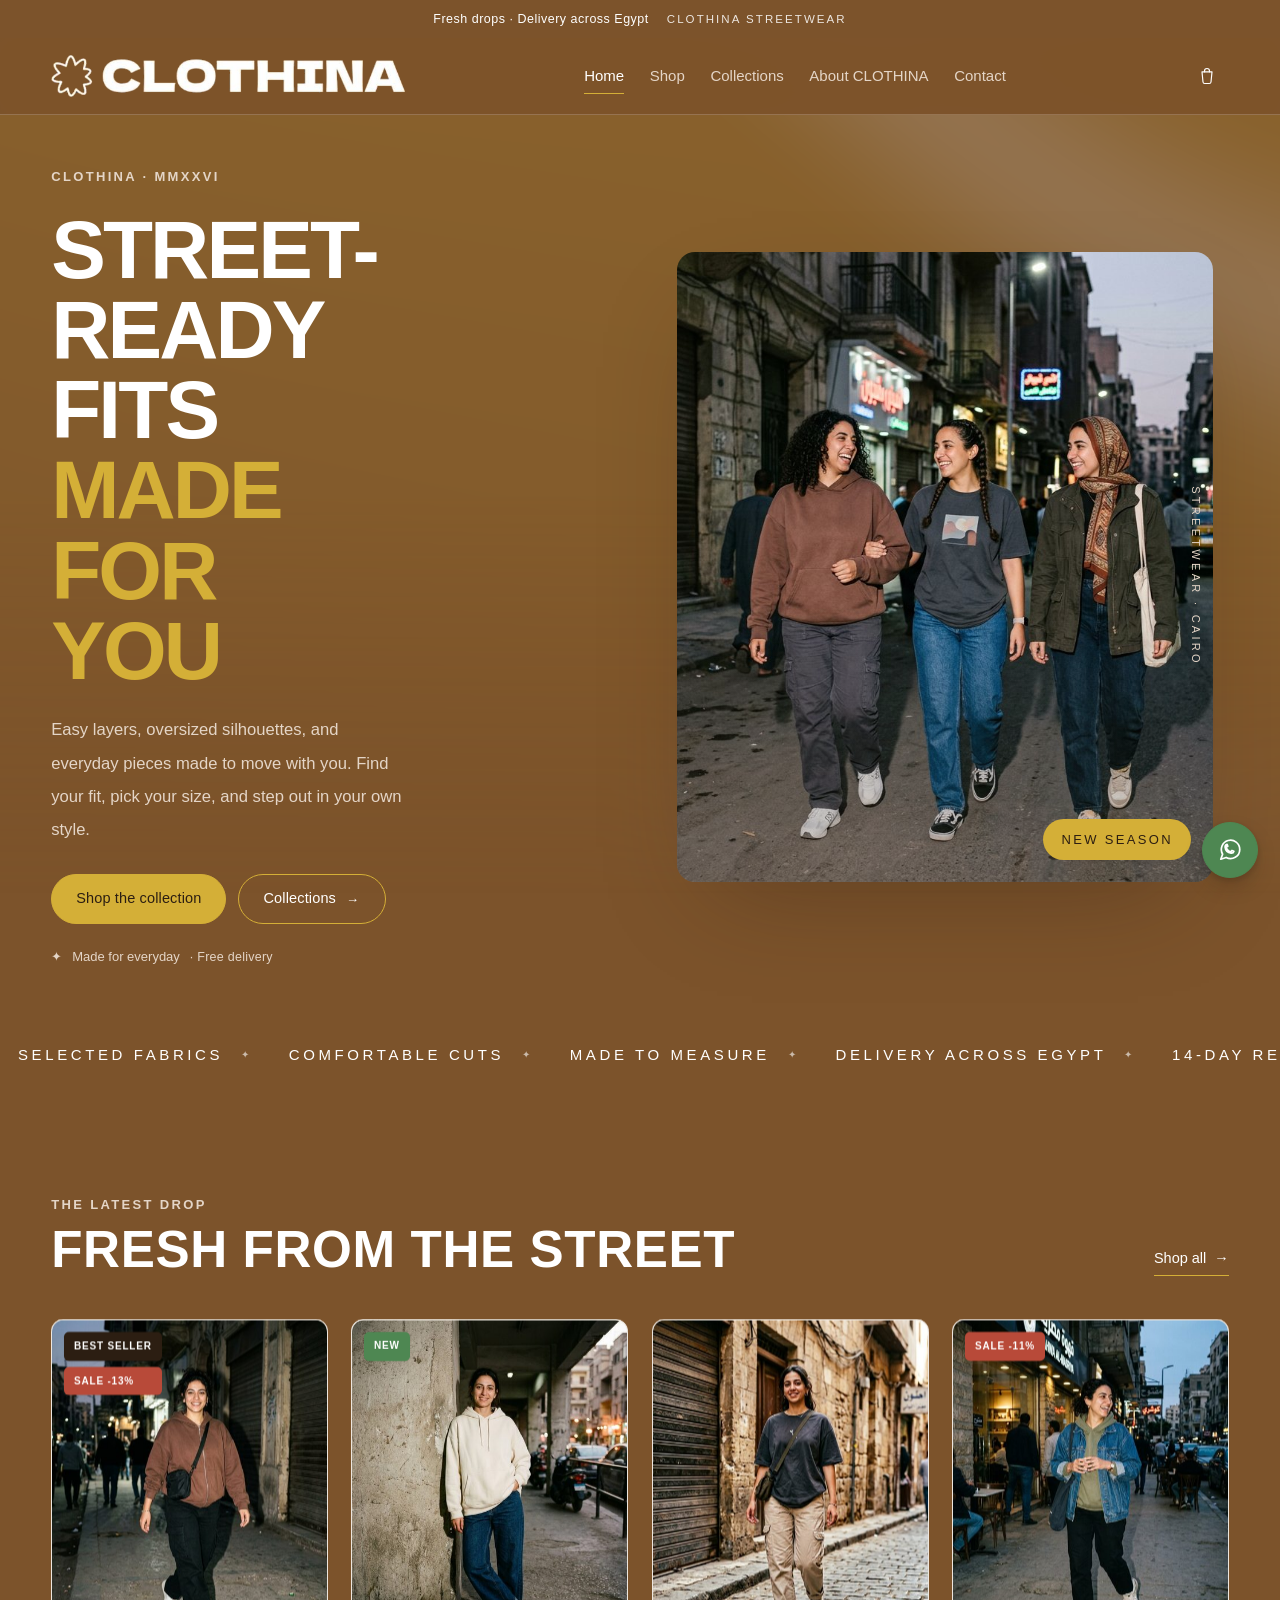
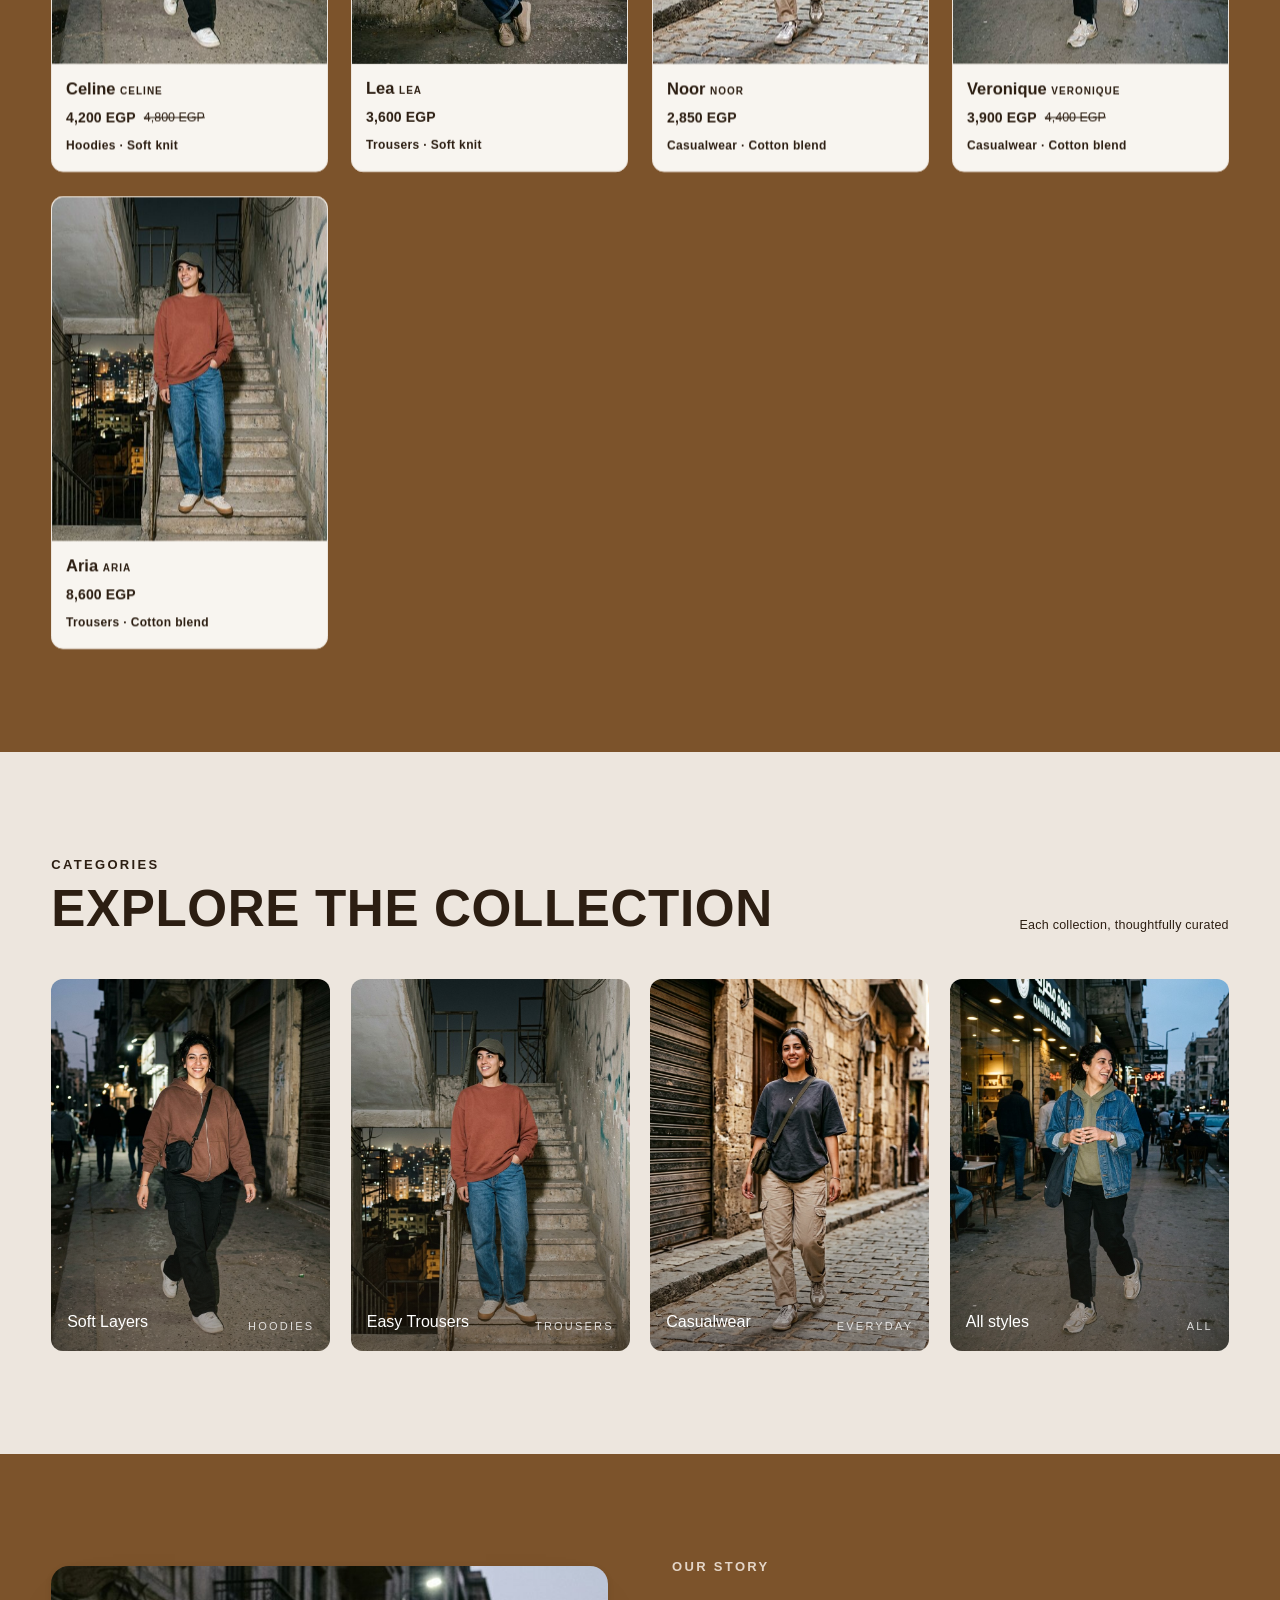
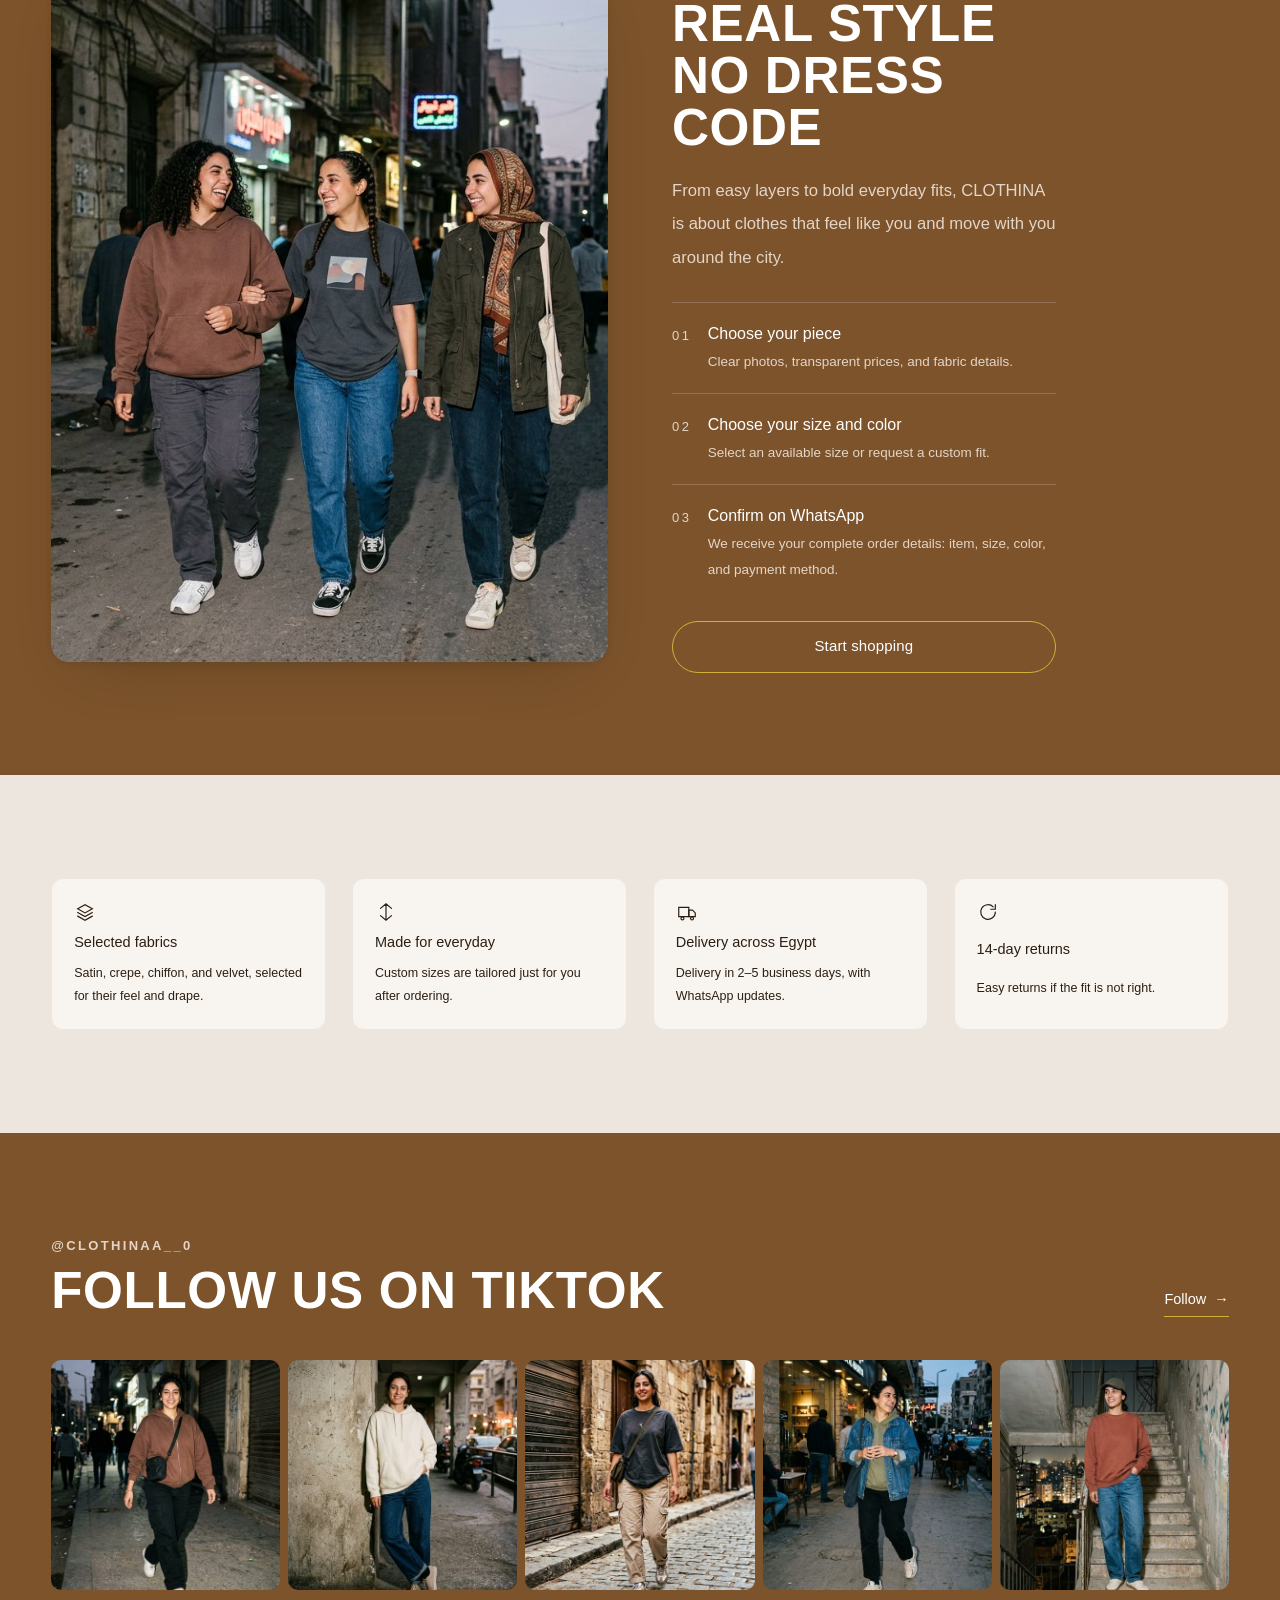
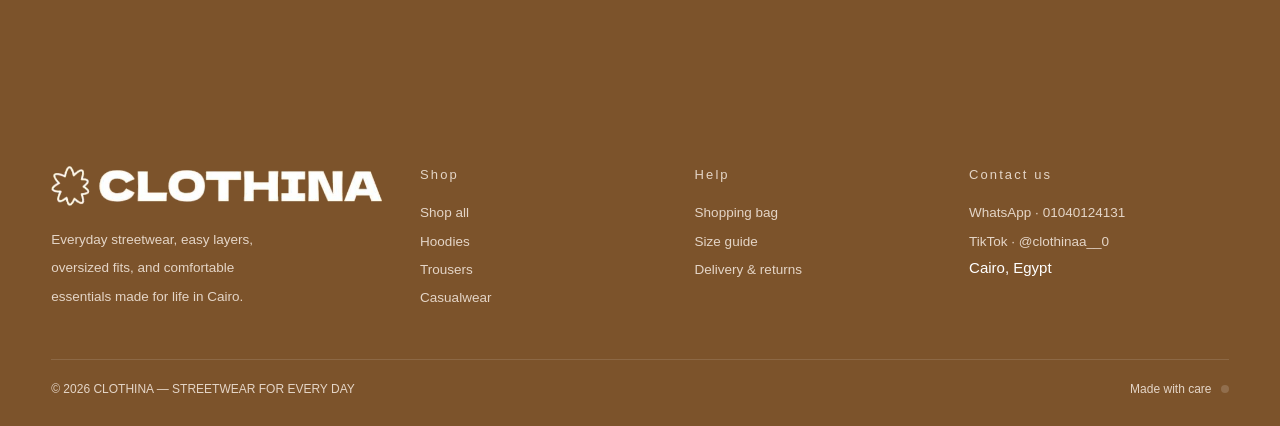
==== commit a71b1afc: "Modernize storefront for streetwear customers Co-authored-by: arena-agent <297053741+arena-agent@use" ====
--- a/index.html
+++ b/index.html
@@ -4,8 +4,8 @@
 <meta charset="UTF-8">
 <meta name="viewport" content="width=device-width, initial-scale=1">
 <meta name="theme-color" content="#7C532B">
-<title>CLOTHINA — Fashion Atelier · Cairo</title>
-<meta name="description" content="CLOTHINA is a Cairo fashion label for refined occasionwear and casual style, with made-to-measure pieces and delivery across Egypt.">
+<title>CLOTHINA — Streetwear · Cairo</title>
+<meta name="description" content="CLOTHINA is a Cairo streetwear label for easy layers, relaxed fits, and everyday style, with delivery across Egypt.">
 <link rel="icon" href="assets/img/brand/favicon.png" type="image/png">
 <link rel="apple-touch-icon" href="assets/img/brand/favicon.png">
 <link rel="preload" as="image" href="assets/img/brand/clothina-wordmark-white.png">
@@ -33,29 +33,29 @@
       <div class="hero-copy">
         <span class="eyebrow reveal">CLOTHINA · MMXXVI</span>
         <h1 class="hero-title reveal" data-delay=".08">
-          Quietly refined style<br>
+          Street-ready fits<br>
           <em>made for you</em>
         </h1>
         <p class="lead reveal" data-delay=".16">
-          Thoughtfully selected pieces, beautiful fabrics, comfortable cuts, and considered details.
-          Choose your size and color; we’ll take care of the rest.
+          Easy layers, oversized silhouettes, and everyday pieces made to move with you.
+          Find your fit, pick your size, and step out in your own style.
         </p>
         <div class="hero-actions reveal" data-delay=".24">
           <a class="btn" href="shop.html">Shop the collection</a>
           <a class="btn btn--ghost" href="index.html#collections">Collections <span class="en">→</span></a>
         </div>
         <div class="hero-badge reveal" data-delay=".3">
-          <span>✦</span><b>Made to measure</b><span class="muted tiny">· Free delivery</span>
+          <span>✦</span><b>Made for everyday</b><span class="muted tiny">· Free delivery</span>
         </div>
       </div>
 
       <div class="hero-media reveal" data-delay=".12">
-        <img src="assets/img/hero.jpg" alt="The CLOTHINA atelier" fetchpriority="high">
+        <img src="assets/img/hero.jpg" alt="CLOTHINA streetwear looks on a Cairo sidewalk" fetchpriority="high">
         <div class="hero-badge" style="inset-inline-start:auto;inset-inline-end:22px">
           <b class="en" style="letter-spacing:.18em">NEW SEASON</b>
         </div>
       </div>
-      <span class="hero-side-note">QUIET LUXURY · CAIRO</span>
+      <span class="hero-side-note">STREETWEAR · CAIRO</span>
     </div>
   </section>
 
@@ -74,8 +74,8 @@
     <div class="container">
       <div class="section-head">
         <div class="stack">
-          <span class="eyebrow reveal">THE COLLECTION</span>
-          <h2 class="title-lg reveal" data-delay=".06">This season’s edit</h2>
+          <span class="eyebrow reveal">THE LATEST DROP</span>
+          <h2 class="title-lg reveal" data-delay=".06">Fresh from the street</h2>
         </div>
         <a class="link-u reveal" href="shop.html">Shop all <span class="en">→</span></a>
       </div>
@@ -125,13 +125,13 @@
   <section class="section" id="story">
     <div class="container split">
       <div class="split-media reveal">
-        <img src="assets/img/hero.jpg" alt="The CLOTHINA atelier" loading="lazy">
+        <img src="assets/img/hero.jpg" alt="CLOTHINA streetwear looks on a Cairo sidewalk" loading="lazy">
       </div>
       <div class="split-copy">
-        <span class="eyebrow reveal">OUR ATELIER</span>
-        <h2 class="title-lg reveal" data-delay=".06">Quiet luxury<br>without the noise</h2>
+        <span class="eyebrow reveal">OUR STORY</span>
+        <h2 class="title-lg reveal" data-delay=".06">Real style<br>no dress code</h2>
         <p class="lead reveal" data-delay=".12">
-          We begin with the fabric, then the silhouette, then the details. At CLOTHINA, style is more than how a piece looks — it is how it makes you feel.
+          From easy layers to bold everyday fits, CLOTHINA is about clothes that feel like you and move with you around the city.
         </p>
         <div class="steps reveal" data-delay=".18">
           <div class="step">
@@ -162,7 +162,7 @@
         </div>
         <div class="feat reveal" data-delay=".06">
           <svg viewBox="0 0 24 24" fill="none" stroke="currentColor" stroke-width="1.3" stroke-linecap="round"><path d="M12 3v18M6 8l6-5 6 5M6 16l6 5 6-5"/></svg>
-          <b>Made to measure</b><p>Custom sizes are tailored just for you after ordering.</p>
+          <b>Made for everyday</b><p>Custom sizes are tailored just for you after ordering.</p>
         </div>
         <div class="feat reveal" data-delay=".12">
           <svg viewBox="0 0 24 24" fill="none" stroke="currentColor" stroke-width="1.3" stroke-linecap="round"><path d="M3 7h11v10H3z"/><path d="M14 10h4l3 3v4h-7z"/><circle cx="7" cy="19" r="1.6"/><circle cx="17.5" cy="19" r="1.6"/></svg>
--- a/assets/css/main.css
+++ b/assets/css/main.css
@@ -5,48 +5,62 @@
 @import url("fonts.css");
 
 :root{
-  --color-bg-primary:#7C532B;
-  --color-bg-surface:#6B4624;
-  --color-bg-hover:#8C5E33;
-  --color-text-main:#FFFFFF;
-  --color-text-secondary:#F3E9E0;
-  --color-text-muted:#D2BBAA;
-  --color-btn-bg:#FFFFFF;
-  --color-btn-text:#7C532B;
-  --color-btn-hover:#F3E9E0;
-  --color-border:#966538;
-
-  --bg-primary:var(--color-bg-primary);
-  --bg-secondary:var(--color-bg-surface);
-  --text-main:var(--color-text-main);
-  --brand-primary:var(--color-bg-primary);
-  --brand-hover:var(--color-bg-hover);
-  --accent-olive-light:var(--color-border);
-  --accent-olive-dark:var(--color-text-muted);
-  --bg-swirl:var(--color-bg-hover);
-  --line:var(--color-border);
-  --muted:var(--color-text-muted);
-  --ink-soft:var(--color-text-secondary);
-
-  --radius-xs: 10px;
-  --radius-sm: 14px;
-  --radius: 20px;
-  --radius-lg: 28px;
-  --radius-pill: 999px;
-
-  --shadow-sm: 0 1px 2px rgba(55,34,16,.06), 0 8px 24px -18px rgba(55,34,16,.22);
-  --shadow-md: 0 2px 6px rgba(55,34,16,.07), 0 24px 60px -32px rgba(55,34,16,.32);
-  --shadow-lg: 0 40px 100px -40px rgba(55,34,16,.38);
-
-  --font-ar: "Royal", "Cormorant Garamond", "Times New Roman", serif;
-  --font-en: "Royal", "Cormorant Garamond", "Times New Roman", serif;
-
-  --ease: cubic-bezier(.22,.61,.36,1);
-  --ease-out: cubic-bezier(.16,1,.3,1);
-
-  --header-h: 76px;
-  --container: 1320px;
-  --gutter: clamp(18px, 4vw, 56px);
+  /* CLOTHINA UI kit */
+  --color-bg-main:#7C532B;
+  --color-card-bg:#F8F5F0;
+  --color-card-hover:#EDE6DE;
+  --color-text-on-dark:#FFFFFF;
+  --color-text-sub-dark:#E4D5C7;
+  --color-text-on-light:#2C1E12;
+  --color-primary-accent:#D4AF37;
+  --color-accent-hover:#C59B27;
+  --color-success:#4E8752;
+  --color-sale:#B84A39;
+  --color-line-on-dark:rgba(248,245,240,.2);
+  --color-line-on-light:var(--color-card-hover);
+  --color-muted-on-light:var(--color-text-on-light);
+  --color-soft-text-on-light:var(--color-text-on-light);
+
+  /* Backwards-compatible component tokens */
+  --color-bg-primary:var(--color-bg-main);
+  --color-bg-surface:var(--color-card-bg);
+  --color-bg-hover:var(--color-card-hover);
+  --color-text-main:var(--color-text-on-dark);
+  --color-text-secondary:var(--color-text-sub-dark);
+  --color-text-muted:var(--color-text-sub-dark);
+  --color-btn-bg:var(--color-primary-accent);
+  --color-btn-text:var(--color-text-on-light);
+  --color-btn-hover:var(--color-accent-hover);
+  --color-border:var(--color-line-on-dark);
+
+  --bg-primary:var(--color-bg-main);
+  --bg-secondary:var(--color-card-bg);
+  --text-main:var(--color-text-on-dark);
+  --brand-primary:var(--color-bg-main);
+  --brand-hover:var(--color-accent-hover);
+  --accent-olive-light:var(--color-primary-accent);
+  --accent-olive-dark:var(--color-text-sub-dark);
+  --bg-swirl:var(--color-card-hover);
+  --line:var(--color-line-on-dark);
+  --muted:var(--color-text-sub-dark);
+  --ink-soft:var(--color-text-sub-dark);
+
+  --radius-xs:10px;
+  --radius-sm:14px;
+  --radius:20px;
+  --radius-lg:28px;
+  --radius-pill:999px;
+  --shadow-sm:0 1px 2px rgba(44,30,18,.08),0 8px 24px -18px rgba(44,30,18,.22);
+  --shadow-md:0 2px 6px rgba(44,30,18,.10),0 24px 60px -32px rgba(44,30,18,.32);
+  --shadow-lg:0 40px 100px -40px rgba(44,30,18,.38);
+
+  --font-ar:"Stay Cool","Cormorant Garamond","Times New Roman",serif;
+  --font-en:"Stay Cool","Cormorant Garamond","Times New Roman",serif;
+  --ease:cubic-bezier(.22,.61,.36,1);
+  --ease-out:cubic-bezier(.16,1,.3,1);
+  --header-h:76px;
+  --container:1320px;
+  --gutter:clamp(18px,4vw,56px);
 }
 
 /* ---------- reset ---------- */
@@ -139,7 +153,7 @@
 #jl-loader{
   position:fixed;inset:0;z-index:9000;
   display:grid;place-items:center;
-  background:radial-gradient(120% 90% at 50% 0%, #8C5E33 0%, #7C532B 48%, #6B4624 100%);
+  background:radial-gradient(120% 90% at 50% 0%, var(--color-accent-hover) 0%, var(--color-bg-main) 48%, var(--color-bg-main) 100%);
   overflow:hidden;
 }
 #jl-loader.is-done{pointer-events:none}
@@ -160,7 +174,7 @@
   margin-top:-6px;
 }
 .jl-loader-bar{
-  width:min(240px,58vw);height:1.5px;background:#966538;border-radius:2px;
+  width:min(240px,58vw);height:1.5px;background:var(--color-primary-accent);border-radius:2px;
   overflow:hidden;position:relative;margin-top:10px;
 }
 .jl-loader-bar i{
@@ -188,20 +202,20 @@
    HEADER
    ============================================================ */
 .announce{
-  background:var(--brand-primary);color:#F3E9E0;text-align:center;
+  background:var(--brand-primary);color:var(--color-text-sub-dark);text-align:center;
   font-size:12.5px;letter-spacing:.04em;padding:9px 16px;line-height:1.6;
 }
 .announce .en{letter-spacing:.18em;font-size:11.5px;opacity:.85}
 
 .site-header{
   position:sticky;top:0;z-index:600;
-  background:rgba(107,70,36,.94);
+  background:rgba(124,83,43,.94);
   backdrop-filter:saturate(160%) blur(14px);
   -webkit-backdrop-filter:saturate(160%) blur(14px);
   border-bottom:1px solid transparent;
   transition:border-color .4s,background .4s,box-shadow .4s;
 }
-.site-header.is-stuck{border-bottom-color:var(--line);box-shadow:0 10px 30px -26px rgba(55,34,16,.5)}
+.site-header.is-stuck{border-bottom-color:var(--line);box-shadow:0 10px 30px -26px rgba(44,30,18,.5)}
 .header-inner{
   height:var(--header-h);display:flex;align-items:center;gap:clamp(12px,2vw,34px);
   justify-content:space-between;
@@ -272,7 +286,7 @@
 .site-header,.site-footer,.band,#site-footer,#site-header{position:relative;z-index:2}
 main{position:relative;z-index:1}
 main>.section, main>section:not(.hero){position:relative;z-index:2;background:var(--bg-primary)}
-main>.section--soft, main>section.section--soft{background:var(--bg-secondary)}
+main>.section--soft, main>section.section--soft{background:var(--color-card-hover)}
 .hero+.band{background:var(--brand-primary)}
 .hero-inner{
   position:relative;z-index:2;min-height:calc(100svh - var(--header-h) - 40px);
@@ -288,11 +302,11 @@
 .hero-media{position:relative;aspect-ratio:4/4.7;max-height:min(70vh,660px);border-radius:var(--radius-lg);overflow:hidden;box-shadow:var(--shadow-lg)}
 .hero-media img{width:100%;height:100%;object-fit:cover}
 .hero-media::after{
-  content:"";position:absolute;inset:0;background:linear-gradient(180deg,rgba(55,34,16,0) 55%,rgba(55,34,16,.24));
+  content:"";position:absolute;inset:0;background:linear-gradient(180deg,rgba(44,30,18,0) 55%,rgba(44,30,18,.24));
 }
 .hero-badge{
   position:absolute;z-index:3;bottom:22px;inset-inline-start:22px;
-  background:rgba(107,70,36,.94);backdrop-filter:blur(8px);
+  background:rgba(124,83,43,.94);backdrop-filter:blur(8px);
   border-radius:var(--radius-pill);padding:10px 18px;font-size:13px;display:flex;gap:10px;align-items:center;
   box-shadow:var(--shadow-sm);
 }
@@ -310,7 +324,7 @@
 }
 
 /* marq band */
-.band{padding-block:clamp(16px,2vw,24px);background:var(--brand-primary);color:#F3E9E0;overflow:hidden}
+.band{padding-block:clamp(16px,2vw,24px);background:var(--brand-primary);color:var(--color-text-sub-dark);overflow:hidden}
 .marquee{display:flex;gap:0;width:max-content;animation:marq 28s linear infinite}
 .band:hover .marquee{animation-play-state:paused}
 .marquee span{
@@ -346,12 +360,12 @@
 .card-badges{position:absolute;top:12px;inset-inline-start:12px;display:grid;gap:6px;z-index:2}
 .badge{
   font-size:11px;letter-spacing:.06em;padding:5px 10px;border-radius:var(--radius-pill);
-  background:rgba(107,70,36,.94);backdrop-filter:blur(6px);box-shadow:var(--shadow-sm);
+  background:rgba(124,83,43,.94);backdrop-filter:blur(6px);box-shadow:var(--shadow-sm);
 }
 .badge--sale{background:var(--brand-primary);color:#fff}
 .card-quick{
   position:absolute;inset-inline:12px;bottom:12px;z-index:2;
-  height:44px;border-radius:var(--radius-pill);background:rgba(107,70,36,.94);
+  height:44px;border-radius:var(--radius-pill);background:rgba(124,83,43,.94);
   backdrop-filter:blur(10px);display:flex;align-items:center;justify-content:center;gap:8px;
   font-size:13.5px;font-weight:500;box-shadow:var(--shadow-sm);
   transform:translateY(130%);opacity:0;transition:transform .5s var(--ease-out),opacity .35s,background .3s;
@@ -372,7 +386,7 @@
 .coll{position:relative;border-radius:var(--radius);overflow:hidden;aspect-ratio:3/4;display:block}
 .coll img{width:100%;height:100%;object-fit:cover;transition:transform 1.2s var(--ease-out)}
 .coll:hover img{transform:scale(1.06)}
-.coll::after{content:"";position:absolute;inset:0;background:linear-gradient(180deg,rgba(55,34,16,0) 45%,rgba(55,34,16,.45))}
+.coll::after{content:"";position:absolute;inset:0;background:linear-gradient(180deg,rgba(44,30,18,0) 45%,rgba(44,30,18,.45))}
 .coll-label{
   position:absolute;z-index:2;bottom:16px;inset-inline:16px;color:#fff;
   display:flex;align-items:end;justify-content:space-between;gap:10px;
@@ -449,7 +463,7 @@
 .gallery-stage img.is-on{opacity:1}
 .gallery-nav{position:absolute;inset-inline:14px;top:50%;transform:translateY(-50%);display:flex;justify-content:space-between;pointer-events:none;z-index:3}
 .gallery-nav button{
-  pointer-events:auto;width:42px;height:42px;border-radius:50%;background:rgba(107,70,36,.94);
+  pointer-events:auto;width:42px;height:42px;border-radius:50%;background:rgba(124,83,43,.94);
   display:grid;place-items:center;box-shadow:var(--shadow-sm);transition:background .3s,transform .3s;
 }
 .gallery-nav button:hover{background:#fff;transform:scale(1.06)}
@@ -486,7 +500,7 @@
   width:44px;height:44px;border-radius:50%;border:1px solid var(--line);position:relative;
   display:grid;place-items:center;transition:transform .3s,box-shadow .3s;
 }
-.swatch i{width:30px;height:30px;border-radius:50%;display:block;box-shadow:inset 0 0 0 1px rgba(55,34,16,.08)}
+.swatch i{width:30px;height:30px;border-radius:50%;display:block;box-shadow:inset 0 0 0 1px rgba(44,30,18,.08)}
 .swatch.is-on{box-shadow:0 0 0 1.5px var(--text-main)}
 .swatch:hover{transform:translateY(-2px)}
 
@@ -559,16 +573,16 @@
 /* forms */
 .field{display:grid;gap:7px}
 .field label{font-size:13px;color:var(--ink-soft)}
-.field label .req{color:#D2BBAA}
+.field label .req{color:var(--color-text-sub-dark)}
 .input,.textarea,.select-full{
   width:100%;border:1px solid var(--line);border-radius:var(--radius-sm);background:#fff;
   padding:13px 16px;font-size:14.5px;transition:border-color .3s,box-shadow .3s;
 }
-.input:focus,.textarea:focus,.select-full:focus{outline:0;border-color:var(--accent-olive-dark);box-shadow:0 0 0 3px rgba(150,101,56,.2)}
+.input:focus,.textarea:focus,.select-full:focus{outline:0;border-color:var(--accent-olive-dark);box-shadow:0 0 0 3px rgba(212,175,55,.2)}
 .textarea{min-height:96px;resize:vertical;line-height:1.9}
 .form-grid{display:grid;grid-template-columns:1fr 1fr;gap:14px}
 @media (max-width:560px){.form-grid{grid-template-columns:1fr}}
-.err{color:#D2BBAA;font-size:12px;min-height:0}
+.err{color:var(--color-text-sub-dark);font-size:12px;min-height:0}
 
 /* payment methods */
 .pay-grid{display:grid;gap:10px}
@@ -605,7 +619,7 @@
    ============================================================ */
 .modal{
   position:fixed;inset:0;z-index:1000;display:grid;place-items:center;padding:16px;
-  background:rgba(55,34,16,.46);
+  background:rgba(44,30,18,.46);
   opacity:0;pointer-events:none;transition:opacity .35s ease;
 }
 .modal.is-open{opacity:1;pointer-events:auto}
@@ -635,30 +649,30 @@
    ============================================================ */
 .toast-wrap{position:fixed;z-index:1100;bottom:22px;inset-inline-start:22px;display:grid;gap:10px;pointer-events:none}
 .toast{
-  background:var(--brand-primary);color:#F3E9E0;border-radius:var(--radius-pill);padding:13px 22px;font-size:13.5px;
+  background:var(--brand-primary);color:var(--color-text-sub-dark);border-radius:var(--radius-pill);padding:13px 22px;font-size:13.5px;
   box-shadow:var(--shadow-md);display:flex;align-items:center;gap:10px;
   transform:translateY(20px);opacity:0;transition:all .45s var(--ease-out);
 }
 .toast.is-in{transform:none;opacity:1}
-.toast--warn{background:#8C5E33}
+.toast--warn{background:var(--color-accent-hover)}
 .toast--ok{background:var(--accent-olive-dark)}
 
 /* ============================================================
    FOOTER
    ============================================================ */
-.site-footer{background:var(--brand-primary);color:#F3E9E0;padding-block:clamp(40px,6vw,72px) 26px;margin-top:auto}
+.site-footer{background:var(--brand-primary);color:var(--color-text-sub-dark);padding-block:clamp(40px,6vw,72px) 26px;margin-top:auto}
 .footer-grid{display:grid;grid-template-columns:1.4fr 1fr 1fr 1.1fr;gap:clamp(22px,3vw,48px)}
 @media (max-width:900px){.footer-grid{grid-template-columns:1fr 1fr}}
 @media (max-width:560px){.footer-grid{grid-template-columns:1fr}}
-.site-footer h4{font-size:13px;letter-spacing:.16em;font-weight:400;color:#D2BBAA;margin-bottom:14px}
-.site-footer a,.site-footer p{font-size:13.5px;color:#F3E9E0;line-height:2.1}
+.site-footer h4{font-size:13px;letter-spacing:.16em;font-weight:400;color:var(--color-text-sub-dark);margin-bottom:14px}
+.site-footer a,.site-footer p{font-size:13.5px;color:var(--color-text-sub-dark);line-height:2.1}
 .site-footer a:hover{color:#fff}
 .footer-brand .brand-word{font-size:26px;color:#fff}
 .footer-brand .brand-mark{color:#fff}
-.footer-brand p{max-width:32ch;margin-top:14px;color:#D2BBAA}
+.footer-brand p{max-width:32ch;margin-top:14px;color:var(--color-text-sub-dark)}
 .footer-bottom{
   margin-top:clamp(26px,4vw,46px);padding-top:20px;border-top:1px solid rgba(255,255,255,.12);
-  display:flex;justify-content:space-between;gap:14px;flex-wrap:wrap;font-size:12px;color:#D2BBAA;
+  display:flex;justify-content:space-between;gap:14px;flex-wrap:wrap;font-size:12px;color:var(--color-text-sub-dark);
 }
 .footer-bottom .admin-dot{width:8px;height:8px;border-radius:50%;background:rgba(255,255,255,.16);display:inline-block;margin-inline-start:6px;cursor:pointer}
 
@@ -701,8 +715,8 @@
 .admin-row img{width:46px;aspect-ratio:4/5;object-fit:cover;border-radius:6px;background:var(--bg-swirl)}
 .admin-row b{font-size:13px;font-weight:400;display:block;line-height:1.4}
 .admin-row small{color:var(--muted);font-size:11.5px}
-.del-btn{width:32px;height:32px;border-radius:8px;display:grid;place-items:center;background:var(--bg-secondary);color:#D2BBAA;transition:background .25s}
-.del-btn:hover{background:#8C5E33}
+.del-btn{width:32px;height:32px;border-radius:8px;display:grid;place-items:center;background:var(--bg-secondary);color:var(--color-text-sub-dark);transition:background .25s}
+.del-btn:hover{background:var(--color-accent-hover)}
 .progress{height:3px;background:var(--bg-swirl);border-radius:2px;overflow:hidden}
 .progress i{display:block;height:100%;width:0;background:var(--brand-primary);transition:width .3s}
 
@@ -713,7 +727,7 @@
 .reveal-lines>span{display:block;overflow:hidden}
 .reveal-lines>span>i{display:block;font-style:normal;transform:translateY(110%)}
 .is-ready .reveal{opacity:1;transform:none}
-.skeleton{background:linear-gradient(100deg,var(--bg-swirl) 20%,#F3E9E0 40%,var(--bg-swirl) 60%);background-size:220% 100%;animation:sk 1.4s linear infinite;border-radius:var(--radius)}
+.skeleton{background:linear-gradient(100deg,var(--bg-swirl) 20%,var(--color-text-sub-dark) 40%,var(--bg-swirl) 60%);background-size:220% 100%;animation:sk 1.4s linear infinite;border-radius:var(--radius)}
 @keyframes sk{to{background-position:-120% 0}}
 .center{text-align:center}
 .mt-1{margin-top:6px}.mt-2{margin-top:12px}.mt-3{margin-top:20px}.mt-4{margin-top:30px}
@@ -840,19 +854,19 @@
    WHATSAPP FAB — زر أنيق محسّن
    ============================================================ */
 .wa-fab{
-  --wa:#7C532B;
+  --wa:var(--color-bg-main);
   width:56px;height:56px;border-radius:50%;
-  background:linear-gradient(160deg,#8C5E33 0%,#7C532B 55%,#6B4624 100%);
-  color:#fff;border:1px solid #966538;
+  background:linear-gradient(160deg,var(--color-accent-hover) 0%,var(--color-bg-main) 55%,var(--color-bg-main) 100%);
+  color:#fff;border:1px solid var(--color-primary-accent);
   display:grid;place-items:center;
-  box-shadow:0 10px 24px -8px rgba(55,34,16,.45), 0 2px 6px rgba(55,34,16,.16);
+  box-shadow:0 10px 24px -8px rgba(44,30,18,.45), 0 2px 6px rgba(44,30,18,.16);
   transition:transform .45s var(--ease-out), box-shadow .45s var(--ease-out), filter .3s;
   isolation:isolate;
 }
 .wa-fab svg{width:26px;height:26px;stroke-width:1.6}
 .wa-fab::before{
   content:"";position:absolute;inset:0;border-radius:50%;
-  border:1.5px solid rgba(150,101,56,.62);
+  border:1.5px solid rgba(212,175,55,.62);
   animation:waPulse 2.8s var(--ease) infinite;z-index:-1;
 }
 @keyframes waPulse{
@@ -864,14 +878,14 @@
   content:"تواصلي معنا على واتساب";
   position:absolute;bottom:50%;transform:translateY(50%) translateX(8px);
   inset-inline-end:calc(100% + 12px);
-  background:var(--brand-primary);color:#F3E9E0;white-space:nowrap;
+  background:var(--brand-primary);color:var(--color-text-sub-dark);white-space:nowrap;
   font-size:12.5px;padding:8px 14px;border-radius:var(--radius-pill);
   opacity:0;pointer-events:none;transition:all .4s var(--ease-out);
   box-shadow:var(--shadow-sm);
 }
 .wa-fab:hover{
   transform:translateY(-4px) scale(1.04);
-  box-shadow:0 18px 34px -12px rgba(55,34,16,.55), 0 4px 10px rgba(55,34,16,.18);
+  box-shadow:0 18px 34px -12px rgba(44,30,18,.55), 0 4px 10px rgba(44,30,18,.18);
 }
 .wa-fab:hover::after{opacity:1;transform:translateY(50%) translateX(0)}
 .wa-fab:active{transform:translateY(-1px) scale(.99)}
@@ -909,7 +923,7 @@
 .coupon-form .input{height:46px;letter-spacing:.12em;font-size:13.5px}
 .coupon-form .btn{height:46px}
 .coupon-msg{font-size:12px;color:var(--accent-olive-dark);min-height:0;margin:0;line-height:1.6}
-.coupon-msg.is-err{color:#D2BBAA}
+.coupon-msg.is-err{color:var(--color-text-sub-dark)}
 .coupon-applied{display:grid;grid-template-columns:auto 1fr auto;align-items:center;gap:10px}
 .coupon-tag{
   background:var(--brand-primary);color:#fff;font-size:11.5px;letter-spacing:.14em;white-space:nowrap;
@@ -920,15 +934,15 @@
 width:26px;height:26px;border-radius:50%;display:grid;place-items:center;
   background:var(--bg-secondary);color:var(--muted);font-size:12px;transition:all .25s;
 }
-.coupon-x:hover{background:#8C5E33;color:#D2BBAA}
-.sum-row.sum-discount{color:#D2BBAA}
-.sum-row.sum-discount b{color:#D2BBAA}
+.coupon-x:hover{background:var(--color-accent-hover);color:var(--color-text-sub-dark)}
+.sum-row.sum-discount{color:var(--color-text-sub-dark)}
+.sum-row.sum-discount b{color:var(--color-text-sub-dark)}
 
 /* شارة العرض المحدود */
-.badge--offer{background:#7C532B;color:#fff}
+.badge--offer{background:var(--color-bg-main);color:#fff}
 .offer-strip{
   display:flex;align-items:center;gap:10px;flex-wrap:wrap;
-  background:linear-gradient(90deg,#8C5E33,#6B4624);
+  background:linear-gradient(90deg,var(--color-accent-hover),var(--color-bg-main));
   border:1px solid var(--line);border-radius:var(--radius-sm);
   padding:11px 15px;font-size:13px;color:var(--ink-soft);
 }
@@ -936,10 +950,10 @@
 .offer-strip .cd{font-family:var(--font-en);letter-spacing:.1em;direction:ltr;text-align:left;
   background:#fff;border-radius:var(--radius-pill);padding:4px 12px;font-size:12.5px;
   border:1px solid var(--line);color:var(--text-main);white-space:nowrap}
-.offer-strip .dot-live{width:7px;height:7px;border-radius:50%;background:#D2BBAA;flex-shrink:0;
-  box-shadow:0 0 0 3px rgba(150,101,56,.16)}
+.offer-strip .dot-live{width:7px;height:7px;border-radius:50%;background:var(--color-text-sub-dark);flex-shrink:0;
+  box-shadow:0 0 0 3px rgba(212,175,55,.16)}
 .card-old-badge{font-size:11px;letter-spacing:.04em;padding:5px 10px;border-radius:var(--radius-pill);
-  background:rgba(55,34,16,.86);color:#fff;backdrop-filter:blur(6px);display:flex;gap:6px;align-items:center}
+  background:rgba(44,30,18,.86);color:#fff;backdrop-filter:blur(6px);display:flex;gap:6px;align-items:center}
 .card-old-badge .cd{font-family:var(--font-en);font-size:10.5px;letter-spacing:.08em;opacity:.9}
 .price-was{
   display:flex;align-items:baseline;gap:8px;flex-wrap:wrap;font-size:13px;color:var(--muted);
@@ -962,7 +976,7 @@
   display:inline-flex;align-items:center;gap:5px;transition:background .25s,color .25s;white-space:nowrap;
 }
 .btn-mini:hover{background:var(--bg-swirl)}
-.btn-mini--danger:hover{background:#8C5E33;color:#D2BBAA}
+.btn-mini--danger:hover{background:var(--color-accent-hover);color:var(--color-text-sub-dark)}
 .editing-banner{
   display:flex;align-items:center;gap:10px;justify-content:space-between;flex-wrap:wrap;
   background:var(--bg-swirl);border:1px solid var(--accent-olive-light);border-radius:var(--radius-sm);
@@ -981,7 +995,7 @@
 .cp-row{display:grid;grid-template-columns:auto 34px 1fr;gap:9px;align-items:center;font-size:12.5px;
   padding:6px;border-radius:9px;cursor:pointer;transition:background .2s}
 .cp-row:hover{background:#fff}
-.cp-row input{accent-color:#8C5E33}
+.cp-row input{accent-color:var(--color-accent-hover)}
 .cp-row img{width:34px;aspect-ratio:4/5;object-fit:cover;border-radius:5px;background:var(--bg-swirl)}
 .cp-row small{color:var(--muted);font-size:11px;display:block}
 .coupon-list{display:grid;gap:9px}
@@ -1007,7 +1021,7 @@
    ============================================================ */
 .pay-note{margin-top:2px}
 .deposit-box{
-  border:1px solid #966538;background:linear-gradient(180deg,#8C5E33,#6B4624);
+  border:1px solid var(--color-primary-accent);background:linear-gradient(180deg,var(--color-accent-hover),var(--color-bg-main));
   border-radius:var(--radius-sm);padding:14px 16px;display:grid;gap:8px;
 }
 .deposit-box--bank{border-color:var(--line);background:var(--bg-secondary)}
@@ -1017,12 +1031,12 @@
 .deposit-ico svg{width:20px;height:20px}
 .deposit-box p{font-size:12.5px;color:var(--ink-soft);line-height:1.9;margin:0}
 .deposit-split{
-  display:flex;gap:10px;flex-wrap:wrap;border-top:1px dashed #966538;padding-top:9px;
+  display:flex;gap:10px;flex-wrap:wrap;border-top:1px dashed var(--color-primary-accent);padding-top:9px;
   font-size:12.5px;color:var(--ink-soft);
 }
 .deposit-split b{color:var(--text-main);font-weight:600}
 .required-note{
-  display:flex;align-items:center;gap:7px;font-size:11.5px;color:#D2BBAA;
+  display:flex;align-items:center;gap:7px;font-size:11.5px;color:var(--color-text-sub-dark);
 }
 .required-note::before{content:"*";font-size:14px;line-height:1}
 .measure-optional{font-size:11px;color:var(--accent-olive-dark);background:var(--bg-swirl);
@@ -1044,38 +1058,254 @@
 }
 
 
-/* CLOTHINA brown-and-ivory storefront theme */
-.site-header{background:rgba(107,70,36,.96);border-bottom-color:var(--line)}
-.site-header.is-stuck{box-shadow:0 10px 30px -22px rgba(20,10,2,.7)}
-.announce,.band,.site-footer,.wa-fab::after,.jl-loader-exit{background:var(--brand-primary);color:#fff}
-.hero-badge,.card-badges .badge,.card-quick,.gallery-nav button{background:var(--bg-secondary);color:#fff}
-.card,.cart-item,.panel,.modal-card,.admin-sheet,.chip,.select,.opt-btn,.qty,.coupon-block,.coupon-card,.deposit-box{
-  background-color:var(--bg-secondary);color:var(--text-main)
-}
-.summary,.section--soft,.guide-btn,.pay:hover,.pay.is-on,.offer-fields,.coupon-x,.coupon-products,.admin-note,.btn-mini{
-  background-color:#6B4624;color:var(--text-main)
-}
-.input,.textarea,.select-full,.pay,.sz,.coupon-card,.cp-row:hover,.coupon-form .input{
-  background-color:#6B4624;color:#fff
-}
-.input::placeholder,.textarea::placeholder{color:#D2BBAA;opacity:.8}
-.offer-strip{background:linear-gradient(90deg,#6B4624,#8C5E33);color:#F3E9E0}
-.offer-strip .cd{background:#6B4624;color:#fff}
-.deposit-box{background:linear-gradient(180deg,#8C5E33,#6B4624);border-color:#966538}
-.vodafone-number{display:flex;align-items:center;justify-content:space-between;gap:12px;padding:10px 12px;border:1px dashed var(--line);border-radius:10px;color:#F3E9E0}
-.vodafone-number b{font-size:16px;letter-spacing:.08em;color:#fff}
-.jl-loader-logo{width:min(320px,72vw);mix-blend-mode:normal;opacity:1}
-.jl-loader-bar{background:rgba(243,233,224,.28)}
-.jl-loader-bar i{background:linear-gradient(90deg,transparent,#fff,transparent)}
-.site-header .brand-logo{height:31px;width:auto}
-.site-footer .brand-logo{height:42px;width:auto}
-@media(max-width:960px){.site-header .brand-logo{height:29px}}
-@media(max-width:560px){.site-header .brand-logo{height:27px}.site-footer .brand-logo{height:36px}}
-.admin-tab.is-on,.sz.is-on,.chip.is-on,.opt-btn.is-on,.badge--sale,.card-quick:hover,.coupon-tag,.coupon-card .cc-pct{background:var(--brand-primary);color:#fff;border-color:var(--brand-primary)}
-.btn{--btn-bg:#fff;--btn-fg:#7C532B;--btn-bd:#fff}
-.btn--ghost{--btn-bg:transparent;--btn-fg:#fff;--btn-bd:#966538}
-.btn--ghost:hover{--btn-bg:#8C5E33;--btn-fg:#fff;--btn-bd:#966538}
-
+/* ============================================================
+   CLOTHINA UI KIT — high-contrast brown, ivory and soft gold
+   ============================================================ */
+:root{color-scheme:light}
+
+body{background:var(--color-bg-main);color:var(--color-text-on-dark)}
+#jl-loader,.hero,.mobile-nav{background:var(--color-bg-main);color:var(--color-text-on-dark)}
+#jl-loader{background:var(--color-bg-main)}
+.jl-loader-logo{width:min(340px,72vw);height:auto;mix-blend-mode:normal;opacity:1;filter:none}
+.jl-loader-bar{background:rgba(248,245,240,.28)}
+.jl-loader-bar i{background:linear-gradient(90deg,transparent,var(--color-primary-accent),transparent)}
+
+.announce,.band,.site-footer,.jl-loader-exit{background:var(--color-bg-main);color:var(--color-text-on-dark)}
+.site-header{background:rgba(124,83,43,.97);border-bottom-color:var(--color-line-on-dark)}
+.site-header.is-stuck{box-shadow:0 10px 30px -22px rgba(44,30,18,.48)}
+.nav a{color:var(--color-text-sub-dark)}
+.nav a:hover,.nav a.is-active{color:var(--color-text-on-dark)}
+.nav a::after{background:var(--color-primary-accent)}
+.icon-btn{color:var(--color-text-on-dark)}
+.cart-count{background:var(--color-primary-accent);color:var(--color-text-on-light)}
+
+.hero{background:var(--color-bg-main)}
+.hero-copy .hero-badge{color:var(--color-text-sub-dark)}
+.hero-media .hero-badge{background:var(--color-primary-accent);color:var(--color-text-on-light);backdrop-filter:none}
+.hero-side-note,.eyebrow,.step-num{color:var(--color-text-sub-dark)}
+.hero+.band{background:var(--color-bg-main)}
+main>.section,main>section:not(.hero){background:var(--color-bg-main);color:var(--color-text-on-dark)}
+main>.section--soft,main>section.section--soft,.section--soft{background:var(--color-card-hover);color:var(--color-text-on-light)}
+.section--soft .eyebrow,.section--soft .muted,.section--soft .lead,.section--soft .step p,.section--soft .feat p{color:var(--color-muted-on-light)}
+.section--soft .step-num,.section--soft .feat svg{color:var(--color-text-on-light)}
+.section--soft .link-u{color:var(--color-text-on-light)}
+
+/* Primary actions always use a distinct gold fill and dark label. */
+.btn{--btn-bg:var(--color-primary-accent);--btn-fg:var(--color-text-on-light);--btn-bd:var(--color-primary-accent)}
+.btn:hover,.btn:not(.btn--ghost):hover{--btn-bg:var(--color-accent-hover);--btn-bd:var(--color-accent-hover);background:var(--color-accent-hover);color:var(--color-text-on-light)}
+.btn--ghost{--btn-bg:transparent;--btn-fg:var(--text-main);--btn-bd:var(--color-primary-accent)}
+.btn--ghost:hover{--btn-bg:var(--color-primary-accent);--btn-fg:var(--color-text-on-light);--btn-bd:var(--color-primary-accent)}
+.btn--olive{--btn-bg:var(--color-success);--btn-fg:#fff;--btn-bd:var(--color-success)}
+.btn--light{--btn-bg:var(--color-card-bg);--btn-fg:var(--color-text-on-light);--btn-bd:var(--color-card-bg)}
+.link-u:hover{color:var(--color-primary-accent);border-color:var(--color-primary-accent)}
+
+/* Light surfaces use dark text, neutral borders, and their own local contrast tokens. */
+.card,.cart-item,.panel,.summary,.modal-card,.admin-sheet,.coupon-block,.coupon-card,
+.deposit-box,.admin-note,.offer-fields,.coupon-products,.chip,.select,.opt-btn,.qty,
+.guide-btn,.pay,.sz,.input,.textarea,.select-full,.btn-mini,.cp-row,.mini,.feat{
+  --text-main:var(--color-text-on-light);
+  --ink-soft:var(--color-soft-text-on-light);
+  --muted:var(--color-muted-on-light);
+  --accent-olive-dark:var(--color-text-on-light);
+  --accent-olive-light:var(--color-primary-accent);
+  --line:var(--color-line-on-light);
+  --bg-swirl:var(--color-card-hover);
+  --bg-secondary:var(--color-card-hover);
+  color:var(--color-text-on-light);
+}
+.card,.cart-item,.panel,.summary,.modal-card,.admin-sheet,.coupon-block,.coupon-card,
+.deposit-box,.admin-note,.offer-fields,.coupon-products,.chip,.select,.opt-btn,.qty,
+.guide-btn,.pay,.sz,.input,.textarea,.select-full,.btn-mini,.cp-row,.mini,.feat{
+  background-color:var(--color-card-bg);
+  border-color:var(--color-line-on-light);
+}
+.card{background:var(--color-card-bg)}
+.card-title,.card-price,.card-meta,.card-fabric,.pdp-info{color:var(--color-text-on-light)}
+.card-meta,.card-fabric,.card-price-old,.cart-item-opts,.crumbs,.price-was{color:var(--color-muted-on-light)}
+.card-media,.cart-item-media,.admin-row img,.cp-row img{background:var(--color-card-hover)}
+.card-body{color:var(--color-text-on-light)}
+.card-badges .badge,.hero-badge{background:var(--color-card-bg);color:var(--color-text-on-light)}
+.card-badges .badge--sale,.badge--sale,.badge--offer{background:var(--color-sale);color:#fff;border-color:var(--color-sale)}
+.card-quick{background:var(--color-primary-accent);color:var(--color-text-on-light);border:1px solid var(--color-primary-accent)}
+.card-quick:hover{background:var(--color-accent-hover);color:var(--color-text-on-light)}
+.card-old-badge{background:rgba(44,30,18,.9);color:#fff}
+.card-old-badge .dot-live,.offer-strip .dot-live{background:var(--color-success)}
+
+/* Distinct selection states and readable form controls. */
+.chip,.select,.opt-btn,.qty,.guide-btn,.pay,.sz,.input,.textarea,.select-full,.coupon-form .input{
+  background:var(--color-card-bg);color:var(--color-text-on-light);border-color:var(--color-line-on-light)
+}
+.chip:hover,.opt-btn:hover,.guide-btn:hover,.qty button:hover,.modal-close:hover,.btn-mini:hover{background:var(--color-card-hover);color:var(--color-text-on-light)}
+.chip.is-on,.opt-btn.is-on,.sz.is-on,.admin-tab.is-on{background:var(--color-primary-accent);color:var(--color-text-on-light);border-color:var(--color-primary-accent)}
+.pay:hover,.pay.is-on{background:var(--color-card-hover);color:var(--color-text-on-light);border-color:var(--color-primary-accent)}
+.input::placeholder,.textarea::placeholder{color:var(--color-muted-on-light);opacity:.85}
+.input:focus,.textarea:focus,.select-full:focus{border-color:var(--color-primary-accent);box-shadow:0 0 0 3px rgba(212,175,55,.22)}
+.field label .req,.required-note{color:var(--color-sale)}
+.err,.coupon-msg.is-err{color:var(--color-sale)}
+
+/* Summaries, checkout panels, modal and admin sheet remain light and legible. */
+.summary,.panel,.modal-card,.admin-sheet,.coupon-block,.coupon-card,.deposit-box{background:var(--color-card-bg);color:var(--color-text-on-light)}
+.summary h3,.panel-title,.modal-head h3,.admin-head,.admin-tabs,.admin-body{color:var(--color-text-on-light)}
+.sum-row.sum-discount,.sum-row.sum-discount b{color:var(--color-sale)}
+.rule{background:var(--color-line-on-light)}
+.modal{background:rgba(44,30,18,.62)}
+.modal-close,.coupon-x{background:var(--color-card-hover);color:var(--color-text-on-light)}
+.offer-fields,.coupon-products,.admin-note,.coupon-x,.btn-mini,.del-btn{background:var(--color-card-hover);color:var(--color-text-on-light)}
+.admin-tab{color:var(--color-muted-on-light)}
+.admin-tab.is-on{background:var(--color-primary-accent);color:var(--color-text-on-light)}
+.admin-tab.is-on .cnt{background:rgba(44,30,18,.12);color:var(--color-text-on-light)}
+.admin-note{border-color:var(--color-line-on-light)}
+.admin-row--edit:hover,.cp-row:hover{background:var(--color-card-hover)}
+.btn-mini--danger:hover,.del-btn:hover{background:var(--color-sale);color:#fff}
+.cp-row input{accent-color:var(--color-primary-accent)}
+
+/* Offer and coupon indicators use the UI kit status colors. */
+.offer-strip{background:var(--color-card-hover);color:var(--color-text-on-light);border-color:var(--color-line-on-light)}
+.offer-strip .cd{background:var(--color-card-bg);color:var(--color-text-on-light);border-color:var(--color-line-on-light)}
+.offer-strip b{color:var(--color-text-on-light)}
+.offer-strip .dot-live{box-shadow:0 0 0 3px rgba(78,135,82,.15)}
+.coupon-tag,.coupon-card .cc-pct{background:var(--color-primary-accent);color:var(--color-text-on-light)}
+.coupon-txt{color:var(--color-soft-text-on-light)}
+.coupon-x:hover{background:var(--color-sale);color:#fff}
+.toast--ok{background:var(--color-success);color:#fff}
+.toast--warn{background:var(--color-sale);color:#fff}
+.toast{background:var(--color-bg-main);color:#fff}
+
+/* Deposit notice is a pale inset card, not another dark block. */
+.deposit-box{border:1px solid var(--color-line-on-light);background:var(--color-card-bg)}
+.deposit-head,.deposit-box p,.deposit-split,.vodafone-number{color:var(--color-text-on-light)}
+.deposit-split{border-top-color:var(--color-line-on-light)}
+.deposit-split b,.vodafone-number b{color:var(--color-text-on-light)}
+.vodafone-number{border-color:var(--color-primary-accent)}
+.pay-note .deposit-head .deposit-ico{color:var(--color-success)}
+
+/* Brand marks stay bright on brown surfaces; never blend them into the background. */
+.site-header .brand-logo{height:42px;width:auto;mix-blend-mode:normal;filter:none;opacity:1}
+.site-footer .brand-logo,.footer-brand .brand-logo{height:44px;width:auto;mix-blend-mode:normal;filter:none;opacity:1}
+.site-header .brand:hover .brand-logo{opacity:1;transform:none}
+.footer-brand .brand-word{display:none}
+@media(max-width:960px){.site-header .brand-logo{height:34px}}
+@media(max-width:560px){.site-header .brand-logo{height:28px}.site-footer .brand-logo{height:36px}}
+
+.admin-fab{background:var(--color-primary-accent);color:var(--color-text-on-light);border:1px solid var(--color-primary-accent)}
+.admin-fab:hover{background:var(--color-accent-hover);color:var(--color-text-on-light)}
+.wa-fab{background:var(--color-success);color:#fff;border-color:var(--color-success)}
+.wa-fab::before{border-color:rgba(78,135,82,.55)}
+.wa-fab::after{background:var(--color-bg-main);color:#fff}
+.wa-fab:hover{filter:brightness(1.05)}
+
+.jl-loader-bar{background:rgba(248,245,240,.3)}
+.jl-loader-bar i{background:linear-gradient(90deg,transparent,var(--color-primary-accent),transparent)}
 .admin-tabs{flex-wrap:wrap;overflow:visible}.admin-tab{flex:0 0 auto}
 
-.btn:not(.btn--ghost):hover{background:var(--color-btn-hover);border-color:var(--color-btn-hover)}
+/* ============================================================
+   STREETWEAR EDIT — bold type, touch-first cards and cart drawer
+   Uses the supplied brown / ivory / gold UI palette.
+   ============================================================ */
+:root{
+  --font-ar:Arial,"Helvetica Neue",sans-serif;
+  --font-en:Arial,"Helvetica Neue",sans-serif;
+  --radius-xs:8px;
+  --radius-sm:10px;
+  --radius:12px;
+  --radius-lg:18px;
+}
+body{font-family:var(--font-ar);line-height:1.65}
+.hero-title,.display,.title-lg,.title-md,.page-head h1,.section-head h2{
+  font-family:Arial,"Helvetica Neue",sans-serif;
+  font-weight:900;
+  letter-spacing:.012em;
+  line-height:1.02;
+  text-transform:uppercase;
+}
+.hero-title{font-size:clamp(2.45rem,6.4vw,5.5rem);line-height:.98;letter-spacing:-.035em}
+.hero-title em{font-family:inherit;font-style:normal;font-weight:900;letter-spacing:inherit;color:var(--color-primary-accent)}
+.display{font-size:clamp(2.3rem,5.4vw,4.7rem)}
+.title-lg{font-size:clamp(1.8rem,4vw,3.2rem)}
+.title-md{font-size:clamp(1.35rem,2.5vw,2rem)}
+.hero-copy{max-width:42ch;gap:22px}
+.hero-canvas{opacity:.23}
+.eyebrow{font-family:var(--font-en);font-weight:800;letter-spacing:.18em}
+.card{border-radius:var(--radius);background:var(--color-card-bg)}
+.card-media{border-radius:var(--radius) var(--radius) 0 0}
+.card-media img{position:relative;z-index:0}
+.card-media .card-image-alt{position:absolute;inset:0;opacity:0;z-index:1;transition:opacity .35s ease,transform .9s var(--ease-out)}
+.card:hover .card-image-alt,.card:focus-within .card-image-alt{opacity:1;transform:scale(1.04)}
+.card:hover .card-image-primary,.card:focus-within .card-image-primary{opacity:0}
+.card-badges{z-index:3}
+.badge{font-size:10px;font-weight:900;letter-spacing:.08em;padding:6px 10px;border-radius:5px;backdrop-filter:none;text-transform:uppercase}
+.badge--new{background:var(--color-success)!important;color:#fff!important}
+.badge--best{background:var(--color-text-on-light)!important;color:#fff!important}
+.badge--sale{background:var(--color-sale)!important;color:#fff!important}
+.card-timed-badge{position:absolute;bottom:12px;inset-inline-start:12px;z-index:3}
+.card-actions{position:relative;z-index:4;display:flex;gap:7px;padding:0 12px 12px;margin-top:-58px;transform:translateY(8px);opacity:0;pointer-events:none;transition:transform .32s var(--ease-out),opacity .25s}
+.card-quick,.card-view{position:static;transform:none;opacity:1;backdrop-filter:none;height:46px;border-radius:7px;font-weight:800;box-shadow:0 4px 18px rgba(44,30,18,.2)}
+.card-quick{flex:1;background:var(--color-primary-accent);color:var(--color-text-on-light);border:0}
+.card-view{min-width:68px;padding:0 14px;background:var(--color-card-bg);color:var(--color-text-on-light);border:1px solid var(--color-card-bg)}
+.card:hover .card-actions,.card:focus-within .card-actions{transform:none;opacity:1;pointer-events:auto}
+.card-body{padding:14px 14px 16px;gap:7px}
+.card-title{font-weight:800;line-height:1.25}
+.card-title-en{font-size:10px!important;letter-spacing:.1em!important;font-weight:700}
+.card-price{font-weight:800}
+.card-fabric{font-weight:600}
+.filters{flex-wrap:nowrap;overflow-x:auto;overscroll-behavior-inline:contain;scrollbar-width:none;border:0;padding:16px 0;margin-bottom:18px}
+.filters::-webkit-scrollbar,#catChips::-webkit-scrollbar{display:none}
+#catChips{flex-wrap:nowrap!important;overflow-x:auto;overscroll-behavior-inline:contain;scrollbar-width:none;min-width:0;padding:2px 0}
+.chip{min-height:44px;height:44px;padding-inline:18px;font-weight:750;white-space:nowrap;border-color:rgba(248,245,240,.38)}
+.chip.is-on{background:var(--color-primary-accent);color:var(--color-text-on-light);border-color:var(--color-primary-accent)}
+.filters .spacer{display:none}
+.select{min-height:44px;height:44px;flex:0 0 auto}
+.btn,.icon-btn,.opt-btn,.modal-close,.qty button,.remove-btn{min-height:44px}
+.quick-card{width:min(820px,100%);gap:20px}
+.quick-card .modal-head h3{font-family:var(--font-en);font-size:24px;font-weight:900;text-transform:uppercase;line-height:1.1}
+.quick-grid{display:grid;grid-template-columns:minmax(0,.9fr) minmax(0,1.1fr);gap:24px}
+.quick-image{aspect-ratio:4/5;border-radius:10px;overflow:hidden;background:var(--color-card-hover)}
+.quick-image img{width:100%;height:100%;object-fit:cover}
+.quick-info{display:grid;gap:16px;align-content:start}
+.quick-info .tiny{line-height:1.6}
+.quick-info .link-u{font-weight:700}
+.cart-drawer-backdrop{position:fixed;inset:0;z-index:1090;background:rgba(44,30,18,.58);opacity:0;pointer-events:none;transition:opacity .28s ease}
+.cart-drawer-backdrop.is-open{opacity:1;pointer-events:auto}
+.cart-drawer{position:fixed;z-index:1091;inset-block:0;inset-inline-end:0;width:min(460px,100vw);background:var(--color-card-bg);color:var(--color-text-on-light);box-shadow:-22px 0 70px rgba(44,30,18,.25);display:flex;flex-direction:column;padding:clamp(20px,4vw,32px);transform:translateX(105%);transition:transform .38s var(--ease-out),visibility 0s linear .38s;visibility:hidden}
+.cart-drawer.is-open{transform:translateX(0);visibility:visible;transition-delay:0s}
+.cart-drawer-head{display:flex;align-items:center;justify-content:space-between;gap:14px;padding-bottom:20px;border-bottom:1px solid var(--color-line-on-light)}
+.cart-drawer-head .eyebrow{color:var(--color-bg-main)}
+.cart-drawer-head h2{font-family:var(--font-en);font-size:clamp(23px,4vw,30px);font-weight:900;line-height:1.1;text-transform:uppercase;margin-top:6px}
+.drawer-count{font-size:13px;vertical-align:middle;background:var(--color-primary-accent);border-radius:50%;width:27px;height:27px;display:inline-grid;place-items:center}
+.cart-drawer .modal-close{background:var(--color-card-hover);color:var(--color-text-on-light);min-width:44px}
+.cart-drawer-items{overflow-y:auto;flex:1;padding-block:8px}
+.drawer-item{display:grid;grid-template-columns:74px 1fr 36px;gap:13px;align-items:center;padding-block:14px;border-bottom:1px solid var(--color-line-on-light)}
+.drawer-item>img{width:74px;height:90px;object-fit:cover;border-radius:7px;background:var(--color-card-hover)}
+.drawer-item-info{display:grid;gap:4px;min-width:0}
+.drawer-item-info b{font-size:14px;font-weight:800;line-height:1.3}
+.drawer-item-info span{font-size:12px;color:#594532}
+.drawer-item-info strong{font-size:13px;font-weight:800}
+.drawer-remove{width:38px;height:44px;font-size:25px;color:var(--color-bg-main)}
+.cart-drawer-empty{display:grid;gap:18px;justify-items:start;padding-block:30px}
+.cart-drawer-foot{display:grid;gap:12px;border-top:1px solid var(--color-line-on-light);padding-top:18px}
+.drawer-total{display:flex;justify-content:space-between;gap:12px;font-size:14px}
+.drawer-total b{font-weight:800}
+.drawer-total-final{font-size:17px;padding-bottom:5px}
+.drawer-view-bag{text-align:center;font-size:13px;font-weight:800;text-decoration:underline;text-underline-offset:4px;padding:8px}
+@media(hover:none){
+  .card-actions{position:static;transform:none;opacity:1;pointer-events:auto;padding:0 10px 10px}
+  .card-quick,.card-view{height:46px;min-height:46px}
+  .card-quick{font-size:12px}
+  .card-view{min-width:58px;padding-inline:10px;font-size:12px}
+  .card:hover{transform:none;box-shadow:none}
+}
+@media(max-width:640px){
+  .hero-inner{gap:16px;padding-block:22px 32px}
+  .hero-media{aspect-ratio:4/4.2;max-height:none;border-radius:12px}
+  .hero-copy{gap:14px}
+  .hero-title{font-size:clamp(2.2rem,11vw,3.5rem)}
+  .hero-actions .btn{height:50px;min-width:0;padding-inline:14px;font-size:13px}
+  .quick-grid{grid-template-columns:1fr!important;gap:16px}
+  .quick-image{aspect-ratio:4/3;max-height:320px}
+  .quick-image img{object-position:center 35%}
+  .quick-card{max-height:92dvh;overflow:auto}
+  .cart-drawer{width:100vw;padding:18px 18px calc(20px + env(safe-area-inset-bottom))}
+  .drawer-item{grid-template-columns:66px 1fr 40px}
+  .drawer-item>img{width:66px;height:82px}
+  .wa-fab{bottom:16px;inset-inline-end:16px}
+}
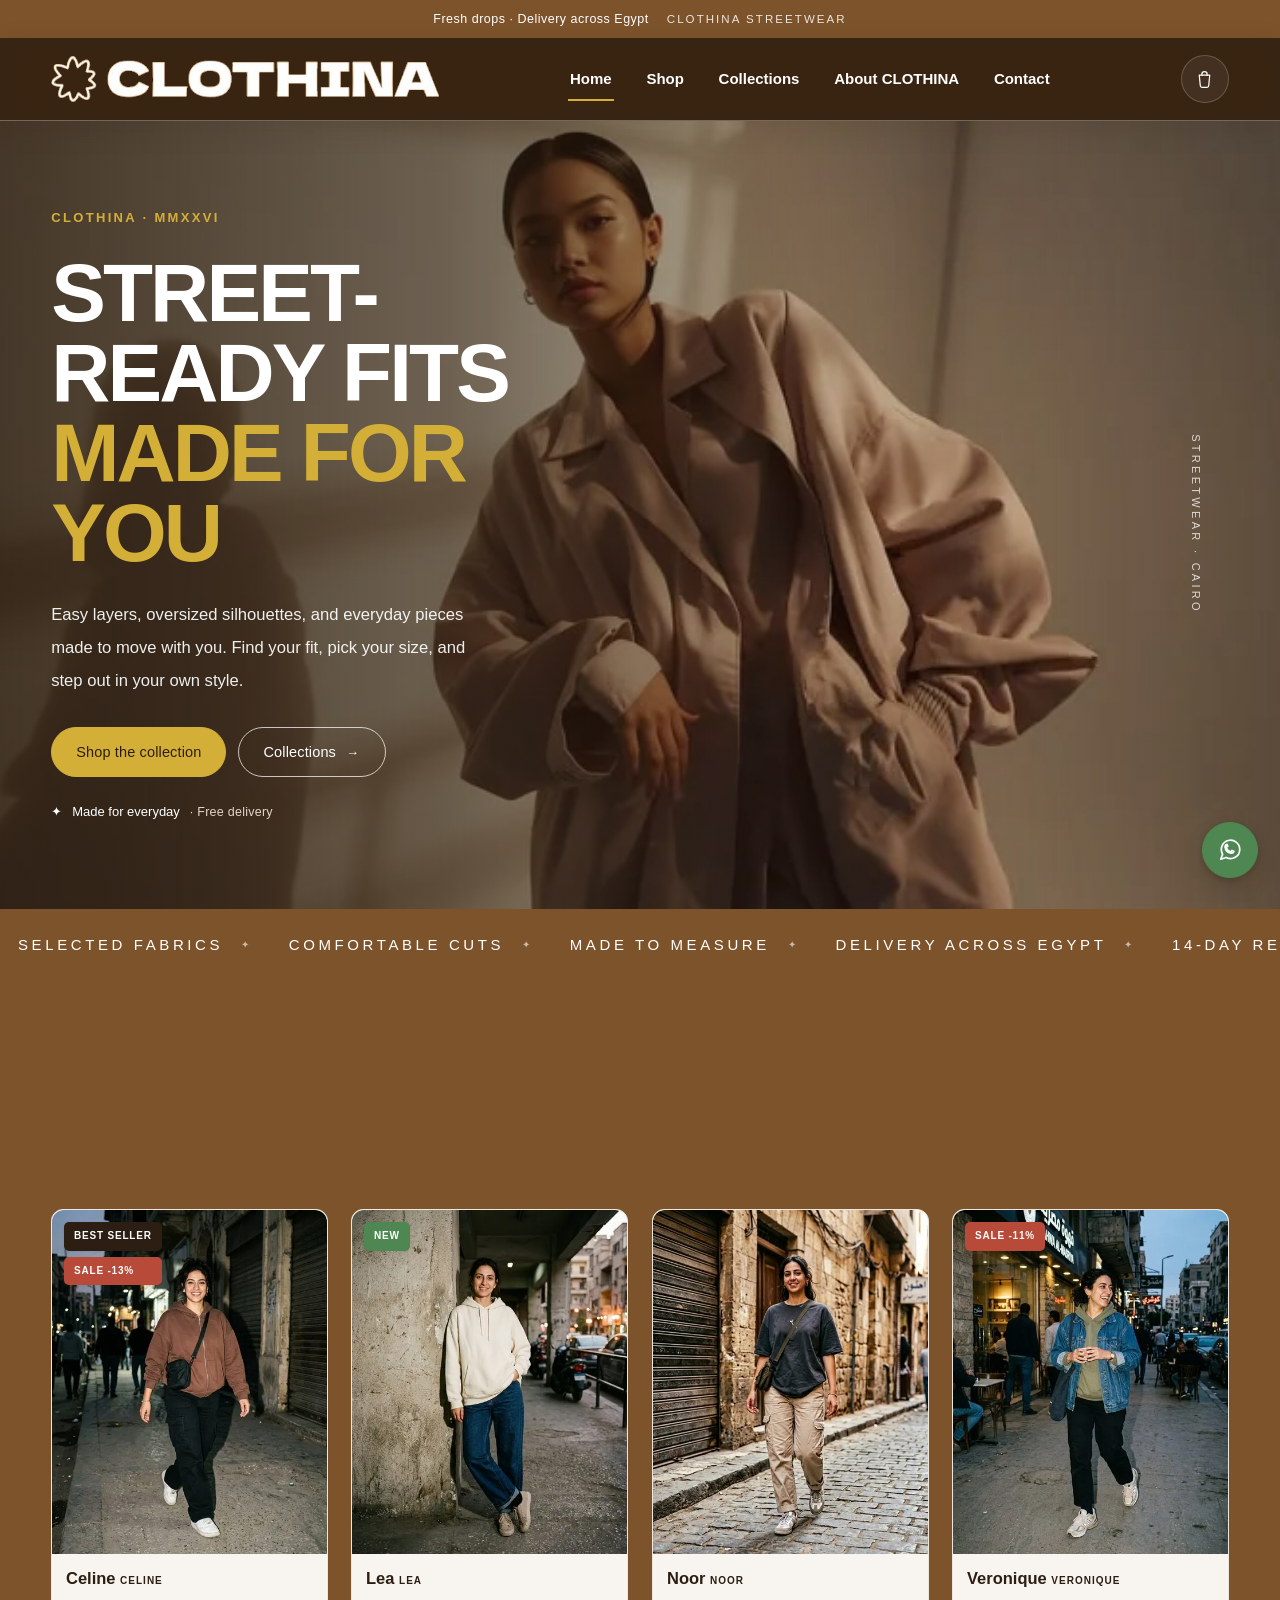
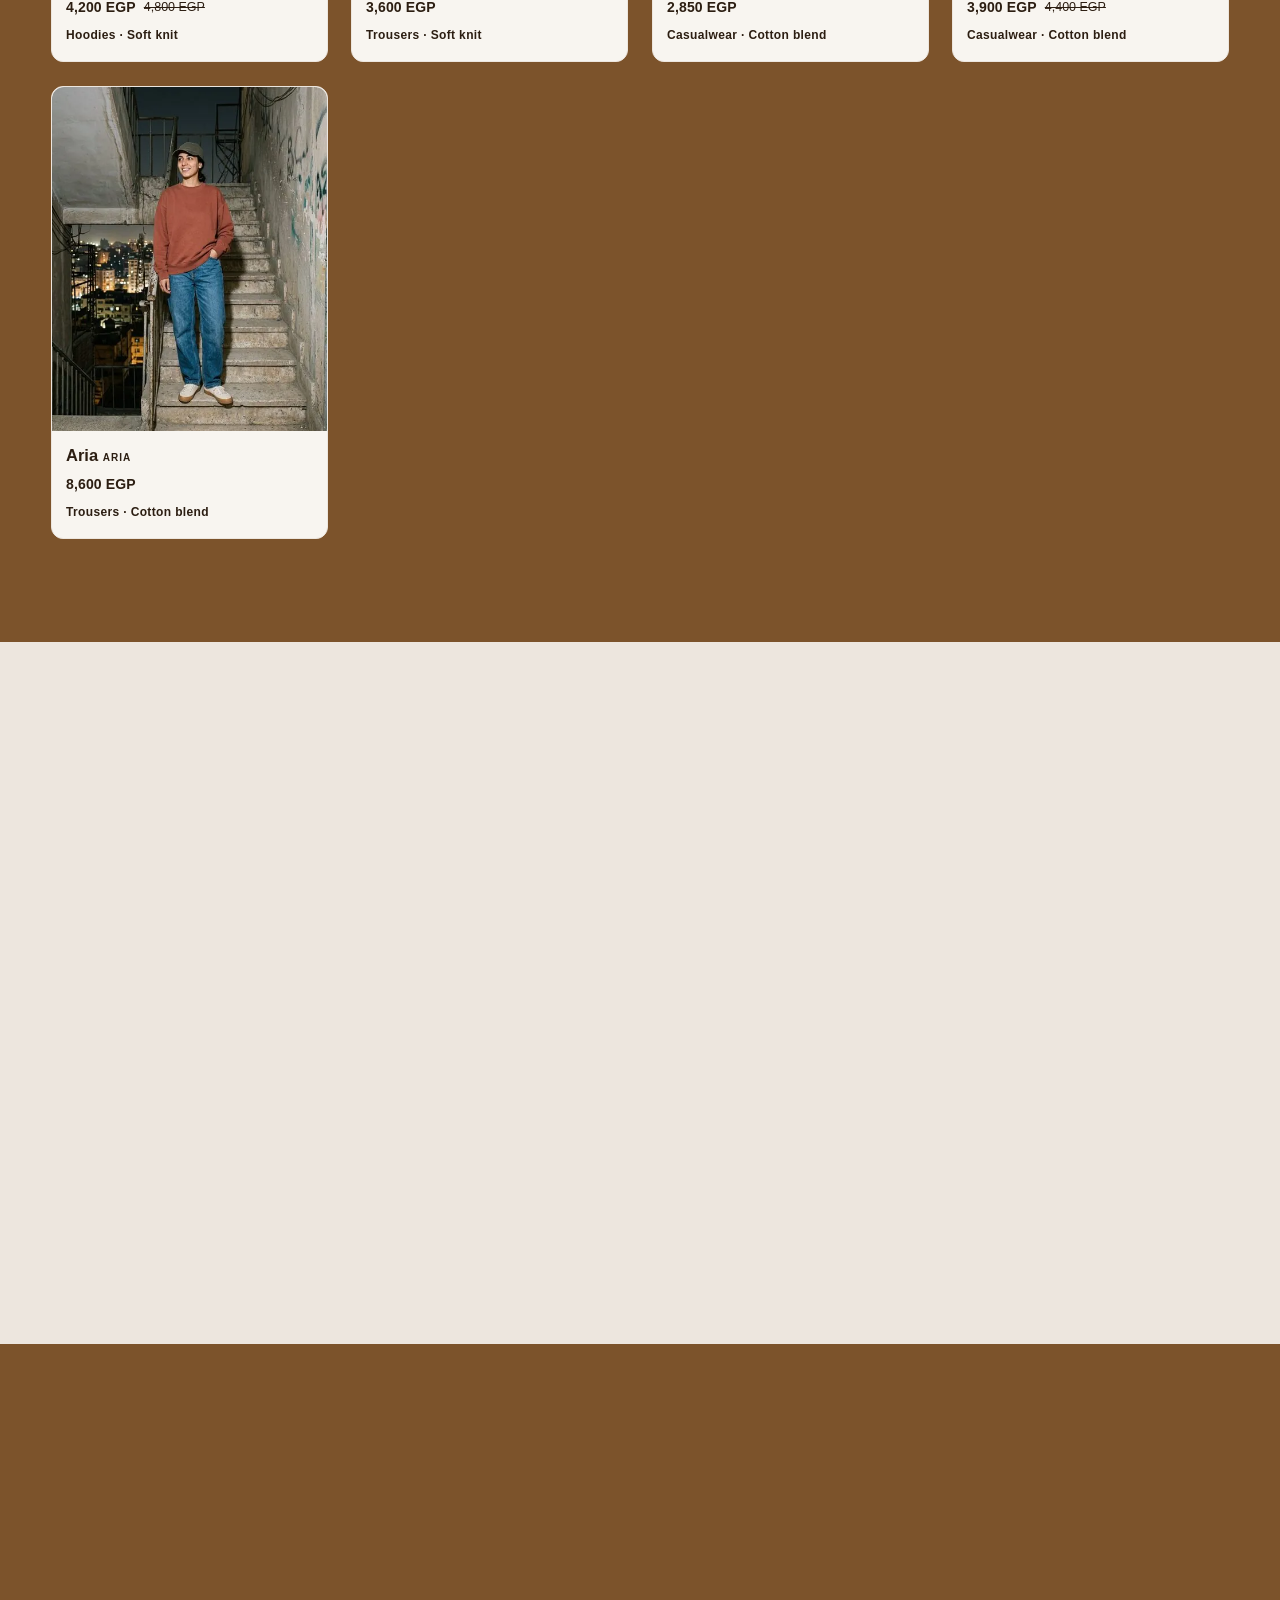
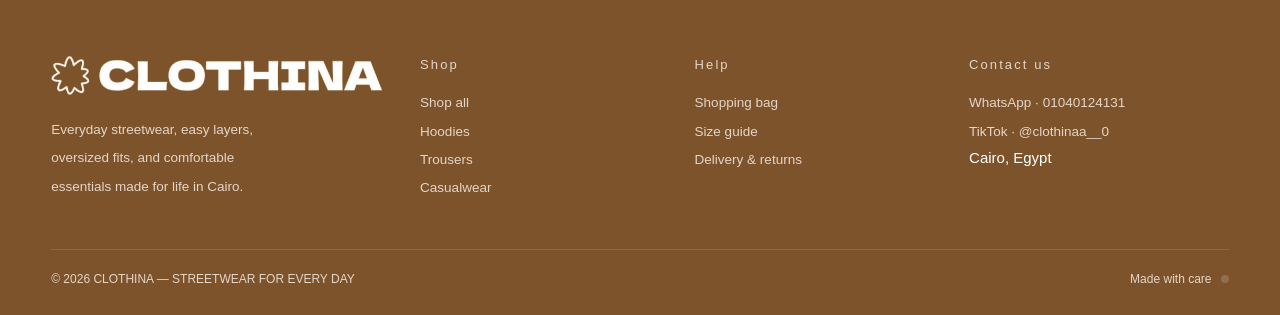
==== commit ed235caa: "Improve mobile performance and hero experience Co-authored-by: arena-agent <297053741+arena-agent@us" ====
--- a/index.html
+++ b/index.html
@@ -8,14 +8,14 @@
 <meta name="description" content="CLOTHINA is a Cairo streetwear label for easy layers, relaxed fits, and everyday style, with delivery across Egypt.">
 <link rel="icon" href="assets/img/brand/favicon.png" type="image/png">
 <link rel="apple-touch-icon" href="assets/img/brand/favicon.png">
-<link rel="preload" as="image" href="assets/img/brand/clothina-wordmark-white.png">
+<link rel="preload" as="image" href="assets/img/hero-fashionista.webp" type="image/webp" fetchpriority="high">
+<link rel="preconnect" href="https://ymsrfxmwwpwjgzzaytsh.supabase.co" crossorigin>
 <link rel="stylesheet" href="assets/css/main.css">
 </head>
 <body data-page="home">
 
 <!-- ============ LOADER (logo + loading progress) ============ -->
 <div id="jl-loader">
-  <canvas id="jl-loader-canvas"></canvas>
   <div class="jl-loader-inner">
     <img class="jl-loader-logo" src="assets/img/brand/clothina-wordmark-white.png" alt="CLOTHINA" width="590" height="70">
     <div class="jl-loader-bar"><i></i></div>
@@ -28,7 +28,13 @@
 <main>
   <!-- ============ HERO ============ -->
   <section class="hero">
-    <canvas id="hero-canvas" class="hero-canvas" aria-hidden="true"></canvas>
+    <div class="hero-background" aria-hidden="true">
+      <picture>
+        <source srcset="assets/img/hero-fashionista.webp" type="image/webp">
+        <img src="assets/img/hero-fashionista.jpg" alt="" width="736" height="412" fetchpriority="high" decoding="async">
+      </picture>
+    </div>
+    <div class="hero-shade" aria-hidden="true"></div>
     <div class="container hero-inner">
       <div class="hero-copy">
         <span class="eyebrow reveal">CLOTHINA · MMXXVI</span>
@@ -49,12 +55,6 @@
         </div>
       </div>
 
-      <div class="hero-media reveal" data-delay=".12">
-        <img src="assets/img/hero.jpg" alt="CLOTHINA streetwear looks on a Cairo sidewalk" fetchpriority="high">
-        <div class="hero-badge" style="inset-inline-start:auto;inset-inline-end:22px">
-          <b class="en" style="letter-spacing:.18em">NEW SEASON</b>
-        </div>
-      </div>
       <span class="hero-side-note">STREETWEAR · CAIRO</span>
     </div>
   </section>
@@ -102,19 +102,19 @@
       </div>
       <div class="grid-collections">
         <a class="coll reveal" href="shop.html?cat=Hoodies">
-          <img src="assets/img/p1.jpg" alt="An oversized hoodie look" loading="lazy">
+          <img src="assets/img/p1.webp" alt="An oversized hoodie look" loading="lazy" decoding="async">
           <span class="coll-label"><b>Soft Layers</b><span>HOODIES</span></span>
         </a>
         <a class="coll reveal" data-delay=".06" href="shop.html?cat=Trousers">
-          <img src="assets/img/p5.jpg" alt="A relaxed trouser outfit" loading="lazy">
+          <img src="assets/img/p5.webp" alt="A relaxed trouser outfit" loading="lazy" decoding="async">
           <span class="coll-label"><b>Easy Trousers</b><span>TROUSERS</span></span>
         </a>
         <a class="coll reveal" data-delay=".12" href="shop.html?cat=Casualwear">
-          <img src="assets/img/p3.jpg" alt="A casual two-piece outfit" loading="lazy">
+          <img src="assets/img/p3.webp" alt="A casual two-piece outfit" loading="lazy" decoding="async">
           <span class="coll-label"><b>Casualwear</b><span>EVERYDAY</span></span>
         </a>
         <a class="coll reveal" data-delay=".18" href="shop.html">
-          <img src="assets/img/p4.jpg" alt="All styles" loading="lazy">
+          <img src="assets/img/p4.webp" alt="All styles" loading="lazy" decoding="async">
           <span class="coll-label"><b>All styles</b><span>ALL</span></span>
         </a>
       </div>
@@ -125,7 +125,7 @@
   <section class="section" id="story">
     <div class="container split">
       <div class="split-media reveal">
-        <img src="assets/img/hero.jpg" alt="CLOTHINA streetwear looks on a Cairo sidewalk" loading="lazy">
+        <img src="assets/img/hero.webp" alt="CLOTHINA streetwear looks on a Cairo sidewalk" loading="lazy" decoding="async">
       </div>
       <div class="split-copy">
         <span class="eyebrow reveal">OUR STORY</span>
@@ -187,11 +187,11 @@
         <a class="link-u reveal" href="https://www.tiktok.com/@clothinaa__0" target="_blank" rel="noopener">Follow <span class="en">→</span></a>
       </div>
       <div class="insta">
-        <a href="https://www.tiktok.com/@clothinaa__0" target="_blank" rel="noopener" class="reveal"><img src="assets/img/thumbs/p1.jpg" alt="A CLOTHINA look" loading="lazy"></a>
-        <a href="https://www.tiktok.com/@clothinaa__0" target="_blank" rel="noopener" class="reveal" data-delay=".05"><img src="assets/img/thumbs/p2.jpg" alt="A CLOTHINA look" loading="lazy"></a>
-        <a href="https://www.tiktok.com/@clothinaa__0" target="_blank" rel="noopener" class="reveal" data-delay=".1"><img src="assets/img/thumbs/p3.jpg" alt="A CLOTHINA look" loading="lazy"></a>
-        <a href="https://www.tiktok.com/@clothinaa__0" target="_blank" rel="noopener" class="reveal" data-delay=".15"><img src="assets/img/thumbs/p4.jpg" alt="A CLOTHINA look" loading="lazy"></a>
-        <a href="https://www.tiktok.com/@clothinaa__0" target="_blank" rel="noopener" class="reveal" data-delay=".2"><img src="assets/img/thumbs/p5.jpg" alt="A CLOTHINA look" loading="lazy"></a>
+        <a href="https://www.tiktok.com/@clothinaa__0" target="_blank" rel="noopener" class="reveal"><img src="assets/img/thumbs/p1.webp" alt="A CLOTHINA look" loading="lazy" decoding="async"></a>
+        <a href="https://www.tiktok.com/@clothinaa__0" target="_blank" rel="noopener" class="reveal" data-delay=".05"><img src="assets/img/thumbs/p2.webp" alt="A CLOTHINA look" loading="lazy" decoding="async"></a>
+        <a href="https://www.tiktok.com/@clothinaa__0" target="_blank" rel="noopener" class="reveal" data-delay=".1"><img src="assets/img/thumbs/p3.webp" alt="A CLOTHINA look" loading="lazy" decoding="async"></a>
+        <a href="https://www.tiktok.com/@clothinaa__0" target="_blank" rel="noopener" class="reveal" data-delay=".15"><img src="assets/img/thumbs/p4.webp" alt="A CLOTHINA look" loading="lazy" decoding="async"></a>
+        <a href="https://www.tiktok.com/@clothinaa__0" target="_blank" rel="noopener" class="reveal" data-delay=".2"><img src="assets/img/thumbs/p5.webp" alt="A CLOTHINA look" loading="lazy" decoding="async"></a>
       </div>
     </div>
   </section>
@@ -199,14 +199,9 @@
 
 <div id="site-footer"></div>
 
-<script src="assets/js/config.js"></script>
-<script src="assets/js/env.js"></script>
-<script src="assets/vendor/three.min.js"></script>
-<script src="assets/vendor/gsap.min.js"></script>
-<script src="assets/vendor/ScrollTrigger.min.js"></script>
-<script src="assets/js/silk.js"></script>
-<script src="assets/js/core.js"></script>
-<script src="assets/js/admin.js"></script>
-<script src="assets/js/index.page.js"></script>
+<script defer src="assets/js/config.js"></script>
+<script defer src="assets/js/env.js"></script>
+<script defer src="assets/js/core.js"></script>
+<script defer src="assets/js/index.page.js"></script>
 </body>
 </html>
--- a/assets/css/main.css
+++ b/assets/css/main.css
@@ -1,8 +1,7 @@
 /* ============================================================
-   CLOTHINA — Quiet Luxury Atelier
+   CLOTHINA — Streetwear UI
    Design tokens from client UI Color Kit
    ============================================================ */
-@import url("fonts.css");
 
 :root{
   /* CLOTHINA UI kit */
@@ -54,8 +53,8 @@
   --shadow-md:0 2px 6px rgba(44,30,18,.10),0 24px 60px -32px rgba(44,30,18,.32);
   --shadow-lg:0 40px 100px -40px rgba(44,30,18,.38);
 
-  --font-ar:"Stay Cool","Cormorant Garamond","Times New Roman",serif;
-  --font-en:"Stay Cool","Cormorant Garamond","Times New Roman",serif;
+  --font-ar:Arial,"Helvetica Neue",sans-serif;
+  --font-en:Arial,"Helvetica Neue",sans-serif;
   --ease:cubic-bezier(.22,.61,.36,1);
   --ease-out:cubic-bezier(.16,1,.3,1);
   --header-h:76px;
@@ -723,10 +722,14 @@
 /* ============================================================
    UTIL + ANIMATION
    ============================================================ */
-.reveal{opacity:0;transform:translateY(26px)}
+.reveal{opacity:1;transform:none;transition:opacity .65s ease,transform .65s var(--ease-out);transition-delay:var(--reveal-delay,0s)}
+.js-reveal .reveal:not(.is-visible){opacity:0;transform:translate3d(0,18px,0)}
+.reveal.is-visible{opacity:1;transform:translate3d(0,0,0)}
+.card.is-visible:hover{transform:translateY(-4px)}
 .reveal-lines>span{display:block;overflow:hidden}
-.reveal-lines>span>i{display:block;font-style:normal;transform:translateY(110%)}
-.is-ready .reveal{opacity:1;transform:none}
+.reveal-lines>span>i{display:block;font-style:normal;transform:none;transition:transform .7s var(--ease-out);transition-delay:var(--reveal-delay,0s)}
+.js-reveal .reveal-lines:not(.is-visible)>span>i{transform:translateY(110%)}
+.reveal-lines.is-visible>span>i{transform:translateY(0)}
 .skeleton{background:linear-gradient(100deg,var(--bg-swirl) 20%,var(--color-text-sub-dark) 40%,var(--bg-swirl) 60%);background-size:220% 100%;animation:sk 1.4s linear infinite;border-radius:var(--radius)}
 @keyframes sk{to{background-position:-120% 0}}
 .center{text-align:center}
@@ -1203,8 +1206,6 @@
    Uses the supplied brown / ivory / gold UI palette.
    ============================================================ */
 :root{
-  --font-ar:Arial,"Helvetica Neue",sans-serif;
-  --font-en:Arial,"Helvetica Neue",sans-serif;
   --radius-xs:8px;
   --radius-sm:10px;
   --radius:12px;
@@ -1309,3 +1310,123 @@
   .drawer-item>img{width:66px;height:82px}
   .wa-fab{bottom:16px;inset-inline-end:16px}
 }
+
+/* HEADER CONTRAST — dark translucent glass, crisp links and generous touch targets */
+:root{--header-h:82px}
+.site-header{
+  background:rgba(44,30,18,.86);
+  border-bottom:1px solid rgba(248,245,240,.32);
+  backdrop-filter:blur(10px) saturate(145%);
+  -webkit-backdrop-filter:blur(10px) saturate(145%);
+  box-shadow:0 8px 28px rgba(44,30,18,.12);
+}
+.site-header.is-stuck{
+  background:rgba(44,30,18,.92);
+  border-bottom-color:rgba(248,245,240,.38);
+  box-shadow:0 10px 28px rgba(44,30,18,.24);
+}
+.header-inner{gap:clamp(18px,2.5vw,38px)}
+.nav{gap:clamp(18px,2.4vw,34px)}
+.nav a{
+  min-height:44px;
+  display:inline-flex;
+  align-items:center;
+  padding:8px 2px;
+  color:#FFFFFF;
+  font-weight:700;
+  transition:color .22s ease;
+}
+.nav a:hover,.nav a:focus-visible{color:var(--color-primary-accent)}
+.nav a.is-active{color:#FFFFFF}
+.nav a::after{height:2px;background:var(--color-primary-accent)}
+.header-actions{gap:10px}
+.site-header .icon-btn{
+  width:48px;
+  height:48px;
+  min-width:48px;
+  min-height:48px;
+  color:#FFFFFF;
+  border:1px solid rgba(248,245,240,.2);
+  background:rgba(248,245,240,.06);
+}
+.site-header .icon-btn:hover,.site-header .icon-btn:focus-visible{
+  color:#FFFFFF;
+  border-color:var(--color-primary-accent);
+  background:rgba(212,175,55,.2);
+}
+.site-header .icon-btn svg{width:21px;height:21px}
+.site-header .cart-count{
+  top:1px;
+  inset-inline-start:auto;
+  inset-inline-end:1px;
+  min-width:20px;
+  height:20px;
+  background:var(--color-primary-accent);
+  color:var(--color-text-on-light);
+  border:2px solid #2C1E12;
+  font-weight:800;
+}
+.site-header .brand-logo{height:46px}
+.site-header .brand:hover .brand-logo{opacity:1;transform:none}
+.site-header :focus-visible{outline:2px solid var(--color-primary-accent);outline-offset:3px}
+@media(max-width:960px){
+  :root{--header-h:78px}
+  .header-inner{gap:14px}
+  .site-header .brand-logo{height:40px}
+}
+@media(max-width:560px){
+  :root{--header-h:72px}
+  .header-actions{gap:8px}
+  .site-header .brand-logo{height:27px}
+  .site-header .icon-btn{width:48px;height:48px;min-width:48px;min-height:48px}
+}
+@media(max-width:400px){
+  .header-inner{gap:7px}
+  .header-actions{gap:5px}
+  .site-header .brand-logo{height:clamp(21px,6.5vw,26px)}
+  .site-header .icon-btn{width:44px;height:44px;min-width:44px;min-height:44px}
+}
+
+/* High-impact hero image and CSS-only loader motion keep the main thread light. */
+.hero{isolation:isolate;min-height:0;background:var(--color-bg-main)}
+.hero-background,.hero-shade{position:absolute;inset:0;pointer-events:none}
+.hero-background{z-index:0;overflow:hidden;background:#2C1E12}
+.hero-background picture,.hero-background img{display:block;width:100%;height:100%}
+.hero-background img{object-fit:cover;object-position:center 42%;animation:hero-photo-in 1.25s cubic-bezier(.2,.7,.2,1) both}
+.hero-shade{z-index:1;background:linear-gradient(90deg,rgba(44,30,18,.86) 0%,rgba(44,30,18,.67) 35%,rgba(44,30,18,.22) 68%,rgba(44,30,18,.08) 100%)}
+.hero-inner{position:relative;z-index:2;grid-template-columns:minmax(0,1fr) minmax(0,1fr);min-height:clamp(560px,calc(100svh - 112px),820px);padding-block:clamp(48px,8vh,92px)}
+.hero-copy{max-width:620px;align-content:center;gap:clamp(16px,2vw,24px)}
+.hero-copy .eyebrow{color:var(--color-primary-accent)}
+.hero-copy .lead{max-width:46ch;color:rgba(255,255,255,.92);font-weight:500}
+.hero-copy .hero-badge{color:#fff}
+.hero-side-note{z-index:3;color:rgba(255,255,255,.78)}
+.hero-actions .btn--ghost{--btn-fg:#FFFFFF;border-color:rgba(255,255,255,.72)}
+.hero-actions .btn--ghost:hover{--btn-bg:var(--color-primary-accent);--btn-fg:var(--color-text-on-light);--btn-bd:var(--color-primary-accent)}
+@keyframes hero-photo-in{from{opacity:.65;transform:scale(1.035)}to{opacity:1;transform:scale(1)}}
+
+/* Loader remains the signature animation, now animated entirely by the compositor. */
+#jl-loader{isolation:isolate;background:radial-gradient(ellipse at 52% 44%,#8A623A 0%,#4A301D 48%,#2C1E12 100%)}
+.jl-loader-inner{isolation:isolate;min-height:280px;align-content:center;gap:18px}
+.jl-loader-inner::before,.jl-loader-inner::after{content:"";position:absolute;z-index:-1;left:50%;top:50%;transform:translate(-50%,-50%);aspect-ratio:1;border-radius:50%;pointer-events:none}
+.jl-loader-inner::before{width:min(390px,86vw);border:1px solid rgba(248,245,240,.22);border-top-color:var(--color-primary-accent);border-right-color:rgba(212,175,55,.7);animation:loader-orbit 2.5s linear infinite}
+.jl-loader-inner::after{width:min(320px,70vw);border:1px dashed rgba(248,245,240,.2);animation:loader-orbit-reverse 7s linear infinite}
+.jl-loader-logo{position:relative;z-index:1;animation:loader-breathe 1.9s ease-in-out infinite;filter:drop-shadow(0 8px 22px rgba(0,0,0,.2))}
+.jl-loader-bar,.jl-loader-pct{position:relative;z-index:1}
+.jl-loader-bar{height:2px;background:rgba(248,245,240,.22)}
+.jl-loader-bar i{animation-duration:1.7s}
+.jl-loader-pct{font-variant-numeric:tabular-nums;color:rgba(255,255,255,.86)}
+@keyframes loader-orbit{to{transform:translate(-50%,-50%) rotate(360deg)}}
+@keyframes loader-orbit-reverse{to{transform:translate(-50%,-50%) rotate(-360deg)}}
+@keyframes loader-breathe{0%,100%{transform:translateY(0) scale(1)}50%{transform:translateY(-5px) scale(1.025)}}
+@media(max-width:900px){
+  .hero-inner{grid-template-columns:1fr;min-height:clamp(620px,calc(100svh - 112px),850px);padding-block:36px 28px;align-items:end}
+  .hero-copy{align-content:end;padding:clamp(190px,42vh,350px) 0 16px;max-width:620px}
+  .hero-shade{background:linear-gradient(180deg,rgba(44,30,18,.06) 0%,rgba(44,30,18,.12) 28%,rgba(44,30,18,.55) 53%,rgba(44,30,18,.96) 100%)}
+  .hero-background img{object-position:58% 25%}
+  .hero-side-note{display:none}
+}
+@media(hover:none){.card.is-visible:hover{transform:none}}
+@media(prefers-reduced-motion:reduce){
+  .hero-background img,.jl-loader-inner::before,.jl-loader-inner::after,.jl-loader-logo{animation:none!important}
+  .reveal,.reveal-lines>span>i{opacity:1;transform:none}
+}
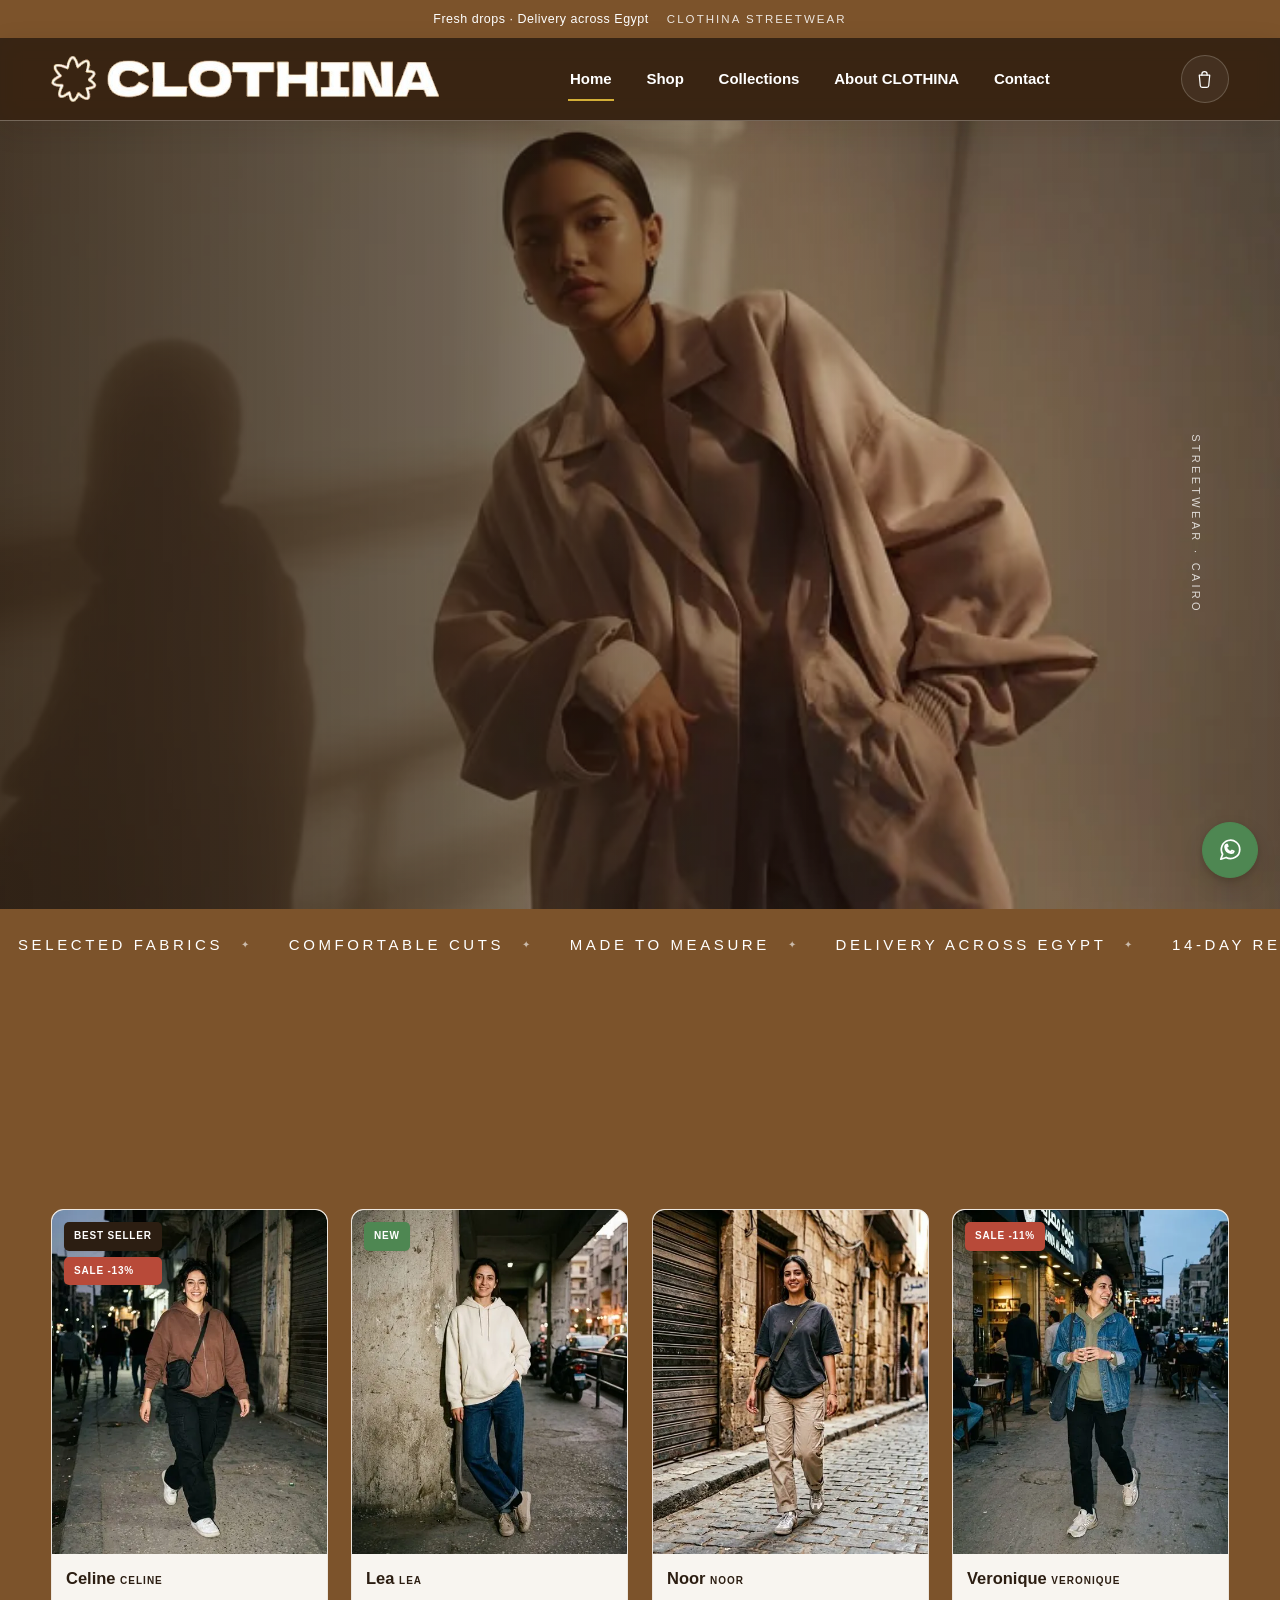
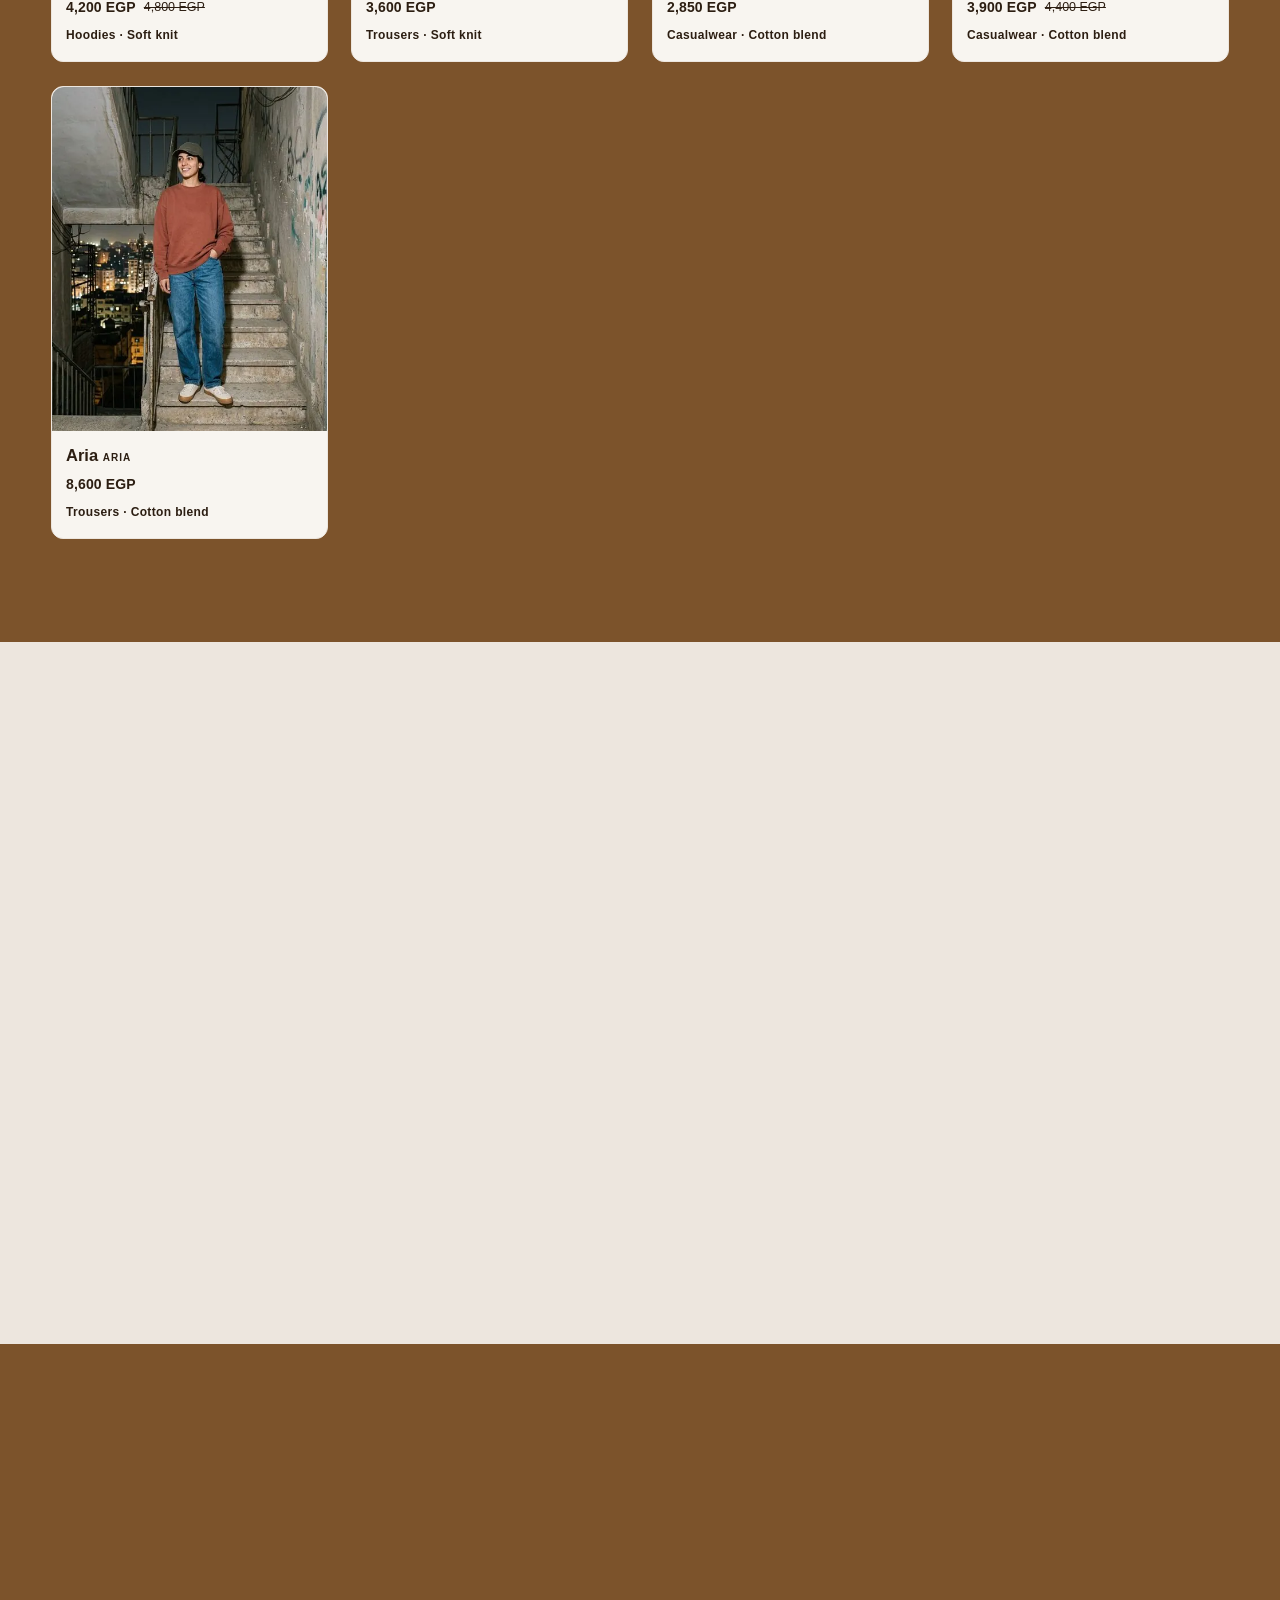
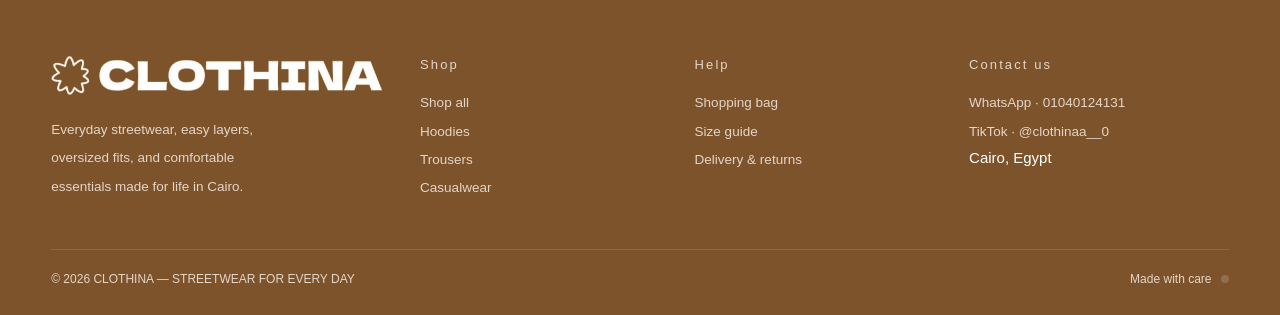
==== commit baaed863: "Restore loader blur and add mobile hero poster Co-authored-by: arena-agent <297053741+arena-agent@us" ====
--- a/index.html
+++ b/index.html
@@ -8,7 +8,8 @@
 <meta name="description" content="CLOTHINA is a Cairo streetwear label for easy layers, relaxed fits, and everyday style, with delivery across Egypt.">
 <link rel="icon" href="assets/img/brand/favicon.png" type="image/png">
 <link rel="apple-touch-icon" href="assets/img/brand/favicon.png">
-<link rel="preload" as="image" href="assets/img/hero-fashionista.webp" type="image/webp" fetchpriority="high">
+<link rel="preload" as="image" href="assets/img/hero-fashionista.webp" type="image/webp" media="(min-width: 641px)" fetchpriority="high">
+<link rel="preload" as="image" href="assets/img/hero-mobile-poster.webp" type="image/webp" media="(max-width: 640px)" fetchpriority="high">
 <link rel="preconnect" href="https://ymsrfxmwwpwjgzzaytsh.supabase.co" crossorigin>
 <link rel="stylesheet" href="assets/css/main.css">
 </head>
@@ -17,7 +18,10 @@
 <!-- ============ LOADER (logo + loading progress) ============ -->
 <div id="jl-loader">
   <div class="jl-loader-inner">
-    <img class="jl-loader-logo" src="assets/img/brand/clothina-wordmark-white.png" alt="CLOTHINA" width="590" height="70">
+    <span class="jl-loader-aura" aria-hidden="true"></span>
+    <div class="jl-loader-logo-wrap">
+      <img class="jl-loader-logo" src="assets/img/brand/clothina-wordmark-white.png" alt="CLOTHINA" width="590" height="70">
+    </div>
     <div class="jl-loader-bar"><i></i></div>
     <div class="jl-loader-pct">00%</div>
   </div>
@@ -30,6 +34,8 @@
   <section class="hero">
     <div class="hero-background" aria-hidden="true">
       <picture>
+        <source media="(max-width: 640px)" srcset="assets/img/hero-mobile-poster.webp" type="image/webp">
+        <source media="(max-width: 640px)" srcset="assets/img/hero-mobile-poster.jpg">
         <source srcset="assets/img/hero-fashionista.webp" type="image/webp">
         <img src="assets/img/hero-fashionista.jpg" alt="" width="736" height="412" fetchpriority="high" decoding="async">
       </picture>
--- a/assets/css/main.css
+++ b/assets/css/main.css
@@ -1427,6 +1427,47 @@
 }
 @media(hover:none){.card.is-visible:hover{transform:none}}
 @media(prefers-reduced-motion:reduce){
-  .hero-background img,.jl-loader-inner::before,.jl-loader-inner::after,.jl-loader-logo{animation:none!important}
+  .hero-background img,.jl-loader-inner::before,.jl-loader-inner::after,.jl-loader-logo,
+  .jl-loader-aura,.jl-loader-logo-wrap,.jl-loader-bar,.jl-loader-pct{animation:none!important}
   .reveal,.reveal-lines>span>i{opacity:1;transform:none}
 }
+
+/* Bring back the blurred, animated logo loader without restoring heavy animation libraries. */
+#jl-loader::before{
+  content:"";position:absolute;inset:-22%;pointer-events:none;
+  background:radial-gradient(ellipse at 50% 45%,rgba(212,175,55,.28),transparent 46%),
+             radial-gradient(ellipse at 28% 72%,rgba(248,245,240,.12),transparent 38%);
+  filter:blur(34px);animation:loader-haze 8s ease-in-out infinite alternate;
+}
+.jl-loader-inner{
+  width:min(430px,88vw);min-height:0;aspect-ratio:1;padding:clamp(28px,7vw,48px);
+  border:1px solid rgba(248,245,240,.18);border-radius:50%;
+  background:rgba(248,245,240,.055);
+  box-shadow:0 20px 80px rgba(0,0,0,.2),inset 0 0 38px rgba(248,245,240,.035);
+  -webkit-backdrop-filter:blur(16px) saturate(125%);backdrop-filter:blur(16px) saturate(125%);
+}
+.jl-loader-inner::before{width:calc(100% + 54px)}
+.jl-loader-inner::after{width:calc(100% + 10px)}
+.jl-loader-aura{
+  position:absolute;z-index:-1;inset:9%;border-radius:50%;pointer-events:none;
+  background:radial-gradient(circle,rgba(212,175,55,.2),rgba(248,245,240,.08) 42%,transparent 72%);
+  filter:blur(13px);animation:loader-aura 2.8s ease-in-out infinite;
+}
+.jl-loader-logo-wrap{
+  position:relative;z-index:1;width:min(340px,72vw);display:grid;place-items:center;
+  animation:loader-logo-enter .95s cubic-bezier(.2,.75,.25,1) .12s both;
+}
+.jl-loader-logo{width:100%;height:auto}
+.jl-loader-bar,.jl-loader-pct{animation:loader-info-enter .7s cubic-bezier(.2,.75,.25,1) .42s both}
+#jl-loader.is-leaving .jl-loader-inner{filter:blur(7px);transform:scale(1.035);transition:filter .55s ease,transform .55s ease}
+@keyframes loader-haze{from{transform:translate3d(-2%,1%,0) scale(.96)}to{transform:translate3d(2%,-1%,0) scale(1.05)}}
+@keyframes loader-aura{0%,100%{opacity:.55;transform:scale(.9)}50%{opacity:1;transform:scale(1.08)}}
+@keyframes loader-logo-enter{from{opacity:0;transform:translateY(9px) scale(.94);filter:blur(9px)}to{opacity:1;transform:translateY(0) scale(1);filter:blur(0)}}
+@keyframes loader-info-enter{from{opacity:0;transform:translateY(10px)}to{opacity:1;transform:translateY(0)}}
+
+@media(max-width:640px){
+  .hero-background{inset:0 0 38%}
+  .hero-background img{object-position:center 30%}
+  .hero-shade{background:linear-gradient(180deg,rgba(44,30,18,.04) 0%,rgba(44,30,18,.08) 28%,rgba(44,30,18,.48) 55%,rgba(44,30,18,.98) 100%)}
+  .hero-copy{padding-top:clamp(245px,42vh,350px)}
+}
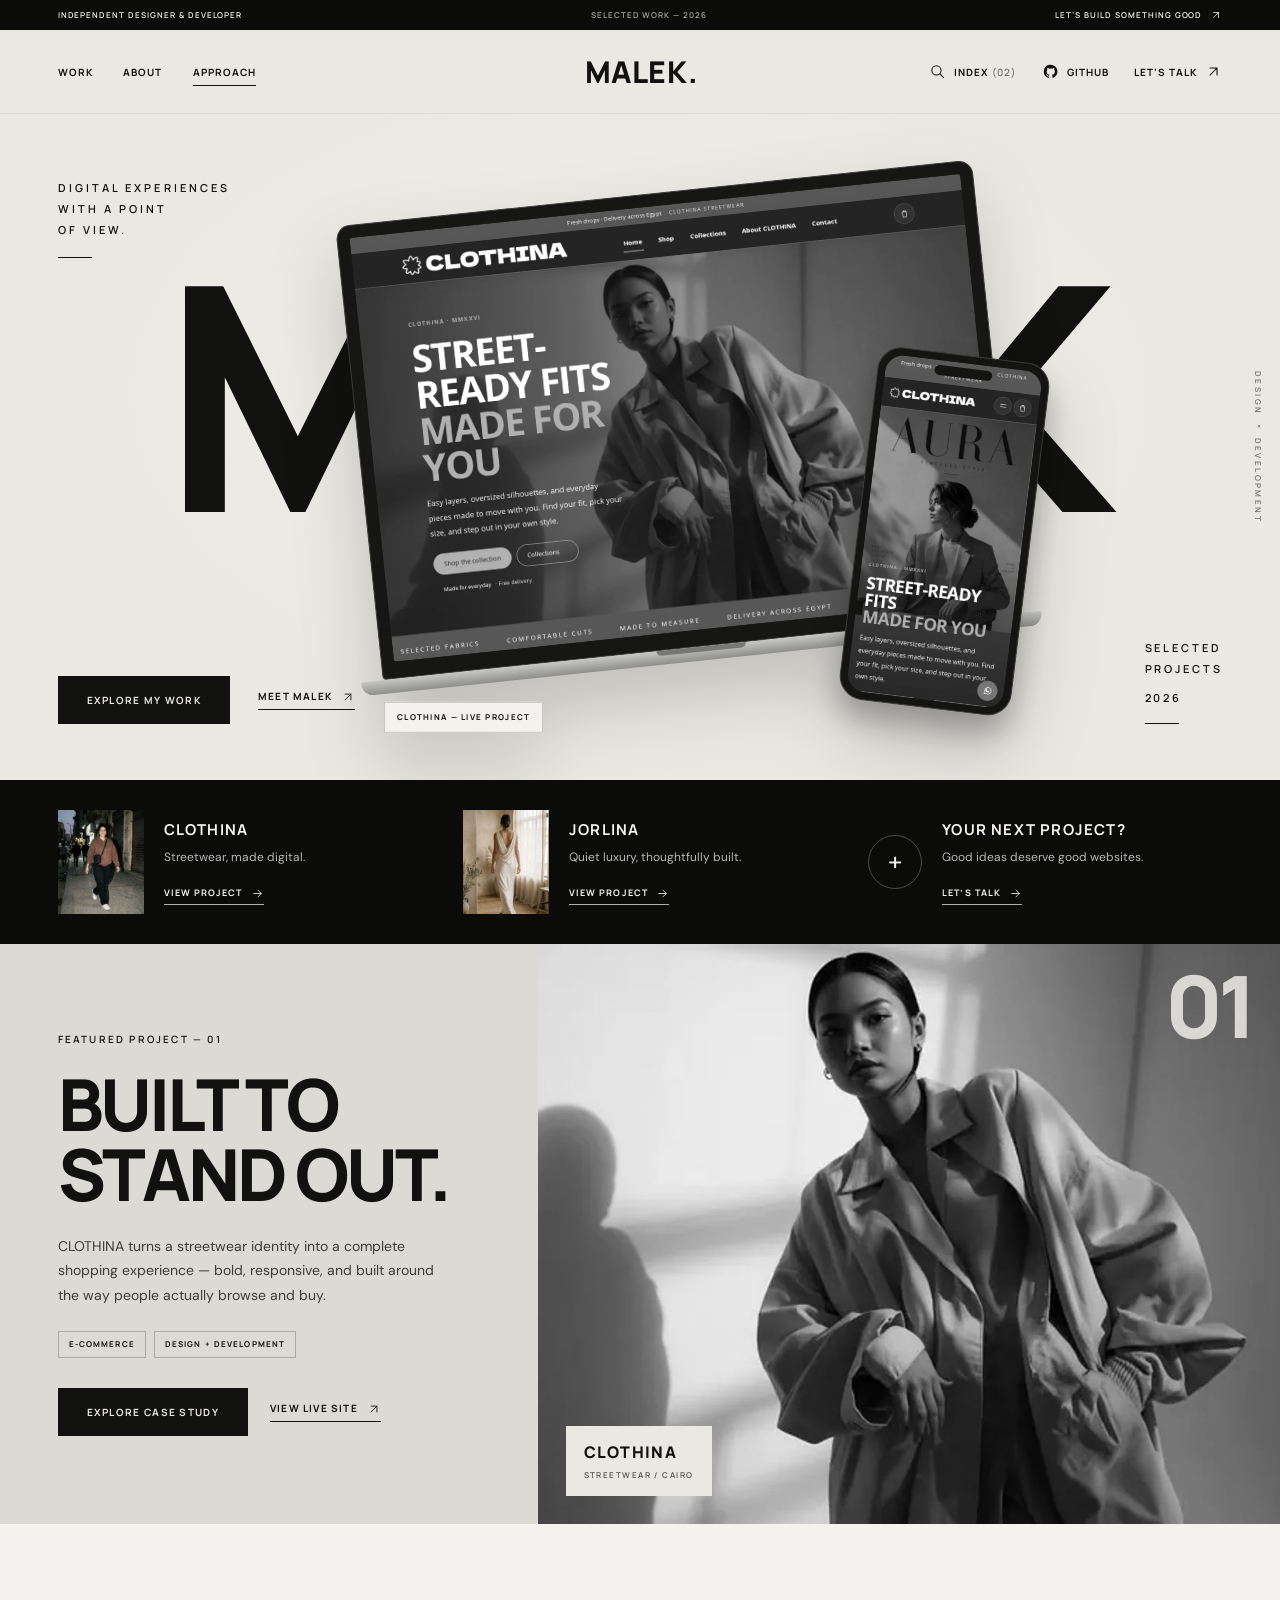
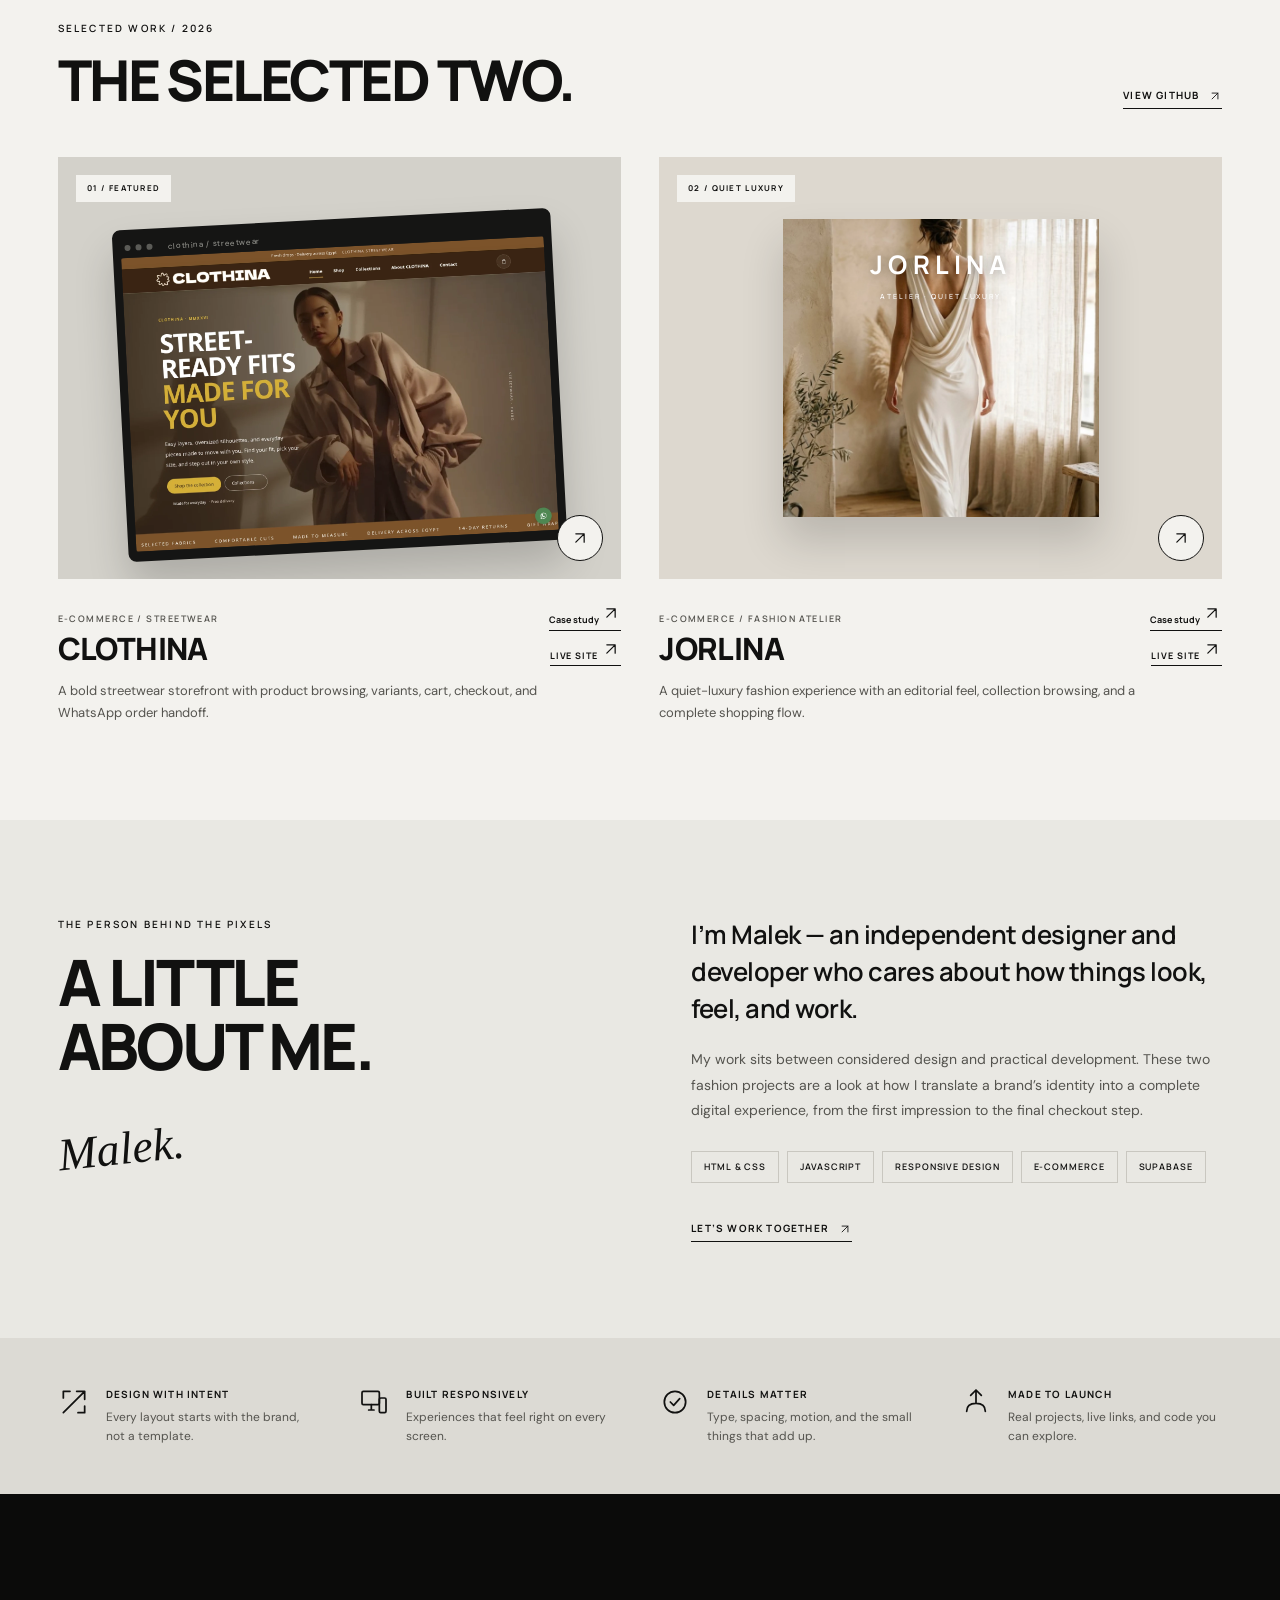
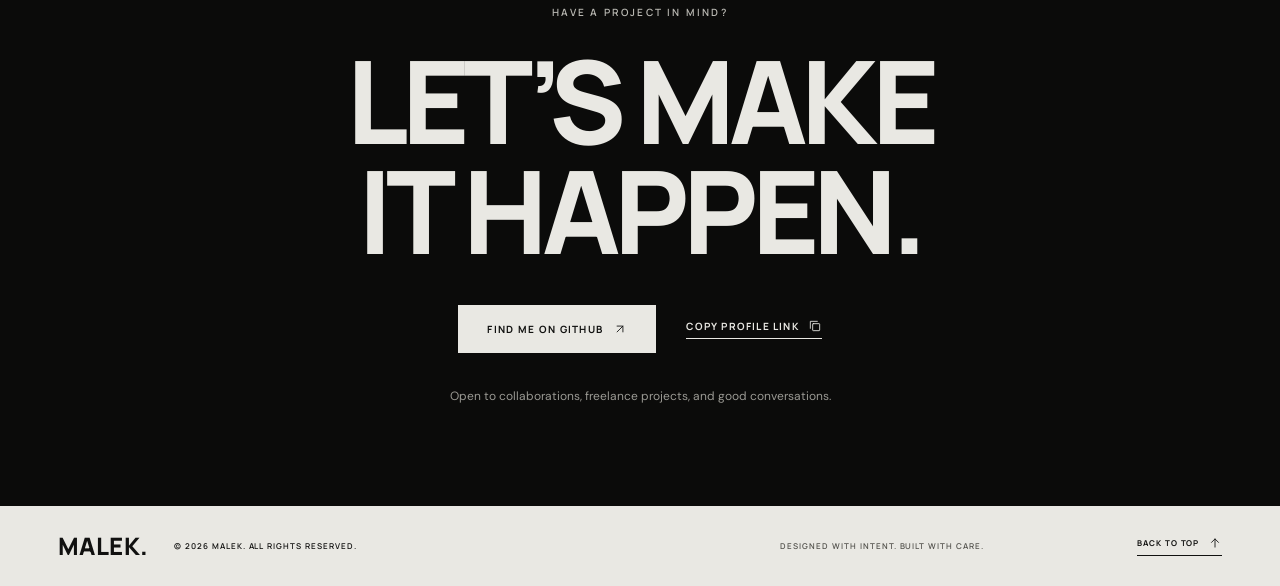
==== commit ddd08f1e: "Build Malek editorial portfolio and preserve CLOTHINA storefront Co-authored-by: arena-agent <297053" ====
--- a/index.html
+++ b/index.html
@@ -1,213 +1,283 @@
 <!DOCTYPE html>
-<html lang="en" dir="ltr">
+<html lang="en">
 <head>
-<meta charset="UTF-8">
-<meta name="viewport" content="width=device-width, initial-scale=1">
-<meta name="theme-color" content="#7C532B">
-<title>CLOTHINA — Streetwear · Cairo</title>
-<meta name="description" content="CLOTHINA is a Cairo streetwear label for easy layers, relaxed fits, and everyday style, with delivery across Egypt.">
-<link rel="icon" href="assets/img/brand/favicon.png" type="image/png">
-<link rel="apple-touch-icon" href="assets/img/brand/favicon.png">
-<link rel="preload" as="image" href="assets/img/hero-fashionista.webp" type="image/webp" media="(min-width: 641px)" fetchpriority="high">
-<link rel="preload" as="image" href="assets/img/hero-mobile-poster.webp" type="image/webp" media="(max-width: 640px)" fetchpriority="high">
-<link rel="preconnect" href="https://ymsrfxmwwpwjgzzaytsh.supabase.co" crossorigin>
-<link rel="stylesheet" href="assets/css/main.css">
+  <meta charset="UTF-8">
+  <meta name="viewport" content="width=device-width, initial-scale=1">
+  <meta name="theme-color" content="#e9e8e3">
+  <title>Malek — Designer &amp; Developer</title>
+  <meta name="description" content="Malek is an independent designer and developer building considered digital experiences. Explore CLOTHINA and Jorlina — two fashion e-commerce projects.">
+  <meta property="og:title" content="Malek — Designer &amp; Developer">
+  <meta property="og:description" content="Digital experiences with a point of view. Selected work: CLOTHINA and Jorlina.">
+  <meta property="og:type" content="website">
+  <meta property="og:image" content="assets/portfolio/img/og-image.webp">
+  <meta name="twitter:card" content="summary_large_image">
+  <link rel="icon" href="assets/portfolio/favicon.svg" type="image/svg+xml">
+  <link rel="preload" href="assets/portfolio/fonts/manrope-latin-800-normal.woff2" as="font" type="font/woff2" crossorigin>
+  <link rel="preload" href="assets/portfolio/fonts/dm-sans-latin-400-normal.woff2" as="font" type="font/woff2" crossorigin>
+  <link rel="stylesheet" href="assets/portfolio/portfolio.css">
+  <script defer src="assets/portfolio/portfolio.js"></script>
 </head>
-<body data-page="home">
-
-<!-- ============ LOADER (logo + loading progress) ============ -->
-<div id="jl-loader">
-  <div class="jl-loader-inner">
-    <span class="jl-loader-aura" aria-hidden="true"></span>
-    <div class="jl-loader-logo-wrap">
-      <img class="jl-loader-logo" src="assets/img/brand/clothina-wordmark-white.png" alt="CLOTHINA" width="590" height="70">
-    </div>
-    <div class="jl-loader-bar"><i></i></div>
-    <div class="jl-loader-pct">00%</div>
+<body>
+  <a class="skip-link" href="#main">Skip to content</a>
+
+  <div class="announcement">
+    <p>Independent designer &amp; developer</p>
+    <p class="announcement-center">Selected work — 2026</p>
+    <a href="#contact">Let’s build something good <svg viewBox="0 0 24 24" aria-hidden="true"><path d="M7 17 17 7M7 7h10v10"/></svg></a>
   </div>
-</div>
-
-<div id="site-header"></div>
-
-<main>
-  <!-- ============ HERO ============ -->
-  <section class="hero">
-    <div class="hero-background" aria-hidden="true">
-      <picture>
-        <source media="(max-width: 640px)" srcset="assets/img/hero-mobile-poster.webp" type="image/webp">
-        <source media="(max-width: 640px)" srcset="assets/img/hero-mobile-poster.jpg">
-        <source srcset="assets/img/hero-fashionista.webp" type="image/webp">
-        <img src="assets/img/hero-fashionista.jpg" alt="" width="736" height="412" fetchpriority="high" decoding="async">
-      </picture>
-    </div>
-    <div class="hero-shade" aria-hidden="true"></div>
-    <div class="container hero-inner">
-      <div class="hero-copy">
-        <span class="eyebrow reveal">CLOTHINA · MMXXVI</span>
-        <h1 class="hero-title reveal" data-delay=".08">
-          Street-ready fits<br>
-          <em>made for you</em>
-        </h1>
-        <p class="lead reveal" data-delay=".16">
-          Easy layers, oversized silhouettes, and everyday pieces made to move with you.
-          Find your fit, pick your size, and step out in your own style.
-        </p>
-        <div class="hero-actions reveal" data-delay=".24">
-          <a class="btn" href="shop.html">Shop the collection</a>
-          <a class="btn btn--ghost" href="index.html#collections">Collections <span class="en">→</span></a>
-        </div>
-        <div class="hero-badge reveal" data-delay=".3">
-          <span>✦</span><b>Made for everyday</b><span class="muted tiny">· Free delivery</span>
-        </div>
-      </div>
-
-      <span class="hero-side-note">STREETWEAR · CAIRO</span>
-    </div>
-  </section>
-
-  <!-- ============ MARQUEE ============ -->
-  <div class="band">
-    <div class="marquee" id="marquee">
-      <span>Selected fabrics</span><span>Comfortable cuts</span><span>Made to measure</span><span>Delivery across Egypt</span>
-      <span>14-day returns</span><span>Gift wrapping</span>
-      <span>Selected fabrics</span><span>Comfortable cuts</span><span>Made to measure</span><span>Delivery across Egypt</span>
-      <span>14-day returns</span><span>Gift wrapping</span>
-    </div>
-  </div>
-
-  <!-- ============ PRODUCTS ============ -->
-  <section class="section" id="products">
-    <div class="container">
-      <div class="section-head">
-        <div class="stack">
-          <span class="eyebrow reveal">THE LATEST DROP</span>
-          <h2 class="title-lg reveal" data-delay=".06">Fresh from the street</h2>
-        </div>
-        <a class="link-u reveal" href="shop.html">Shop all <span class="en">→</span></a>
-      </div>
-
-      <div class="grid-products" id="homeGrid">
-        <!-- skeletons -->
-        <div class="skeleton" style="aspect-ratio:4/5"></div>
-        <div class="skeleton" style="aspect-ratio:4/5"></div>
-        <div class="skeleton" style="aspect-ratio:4/5"></div>
-        <div class="skeleton" style="aspect-ratio:4/5"></div>
-      </div>
-    </div>
-  </section>
-
-  <!-- ============ COLLECTIONS ============ -->
-  <section class="section section--soft" id="collections">
-    <div class="container">
-      <div class="section-head">
-        <div class="stack">
-          <span class="eyebrow reveal">CATEGORIES</span>
-          <h2 class="title-lg reveal" data-delay=".06">Explore the collection</h2>
-        </div>
-        <p class="muted tiny reveal">Each collection, thoughtfully curated</p>
-      </div>
-      <div class="grid-collections">
-        <a class="coll reveal" href="shop.html?cat=Hoodies">
-          <img src="assets/img/p1.webp" alt="An oversized hoodie look" loading="lazy" decoding="async">
-          <span class="coll-label"><b>Soft Layers</b><span>HOODIES</span></span>
-        </a>
-        <a class="coll reveal" data-delay=".06" href="shop.html?cat=Trousers">
-          <img src="assets/img/p5.webp" alt="A relaxed trouser outfit" loading="lazy" decoding="async">
-          <span class="coll-label"><b>Easy Trousers</b><span>TROUSERS</span></span>
-        </a>
-        <a class="coll reveal" data-delay=".12" href="shop.html?cat=Casualwear">
-          <img src="assets/img/p3.webp" alt="A casual two-piece outfit" loading="lazy" decoding="async">
-          <span class="coll-label"><b>Casualwear</b><span>EVERYDAY</span></span>
-        </a>
-        <a class="coll reveal" data-delay=".18" href="shop.html">
-          <img src="assets/img/p4.webp" alt="All styles" loading="lazy" decoding="async">
-          <span class="coll-label"><b>All styles</b><span>ALL</span></span>
-        </a>
-      </div>
-    </div>
-  </section>
-
-  <!-- ============ STORY ============ -->
-  <section class="section" id="story">
-    <div class="container split">
-      <div class="split-media reveal">
-        <img src="assets/img/hero.webp" alt="CLOTHINA streetwear looks on a Cairo sidewalk" loading="lazy" decoding="async">
-      </div>
-      <div class="split-copy">
-        <span class="eyebrow reveal">OUR STORY</span>
-        <h2 class="title-lg reveal" data-delay=".06">Real style<br>no dress code</h2>
-        <p class="lead reveal" data-delay=".12">
-          From easy layers to bold everyday fits, CLOTHINA is about clothes that feel like you and move with you around the city.
-        </p>
-        <div class="steps reveal" data-delay=".18">
-          <div class="step">
-            <span class="step-num en">01</span>
-            <div><h4>Choose your piece</h4><p>Clear photos, transparent prices, and fabric details.</p></div>
-          </div>
-          <div class="step">
-            <span class="step-num en">02</span>
-            <div><h4>Choose your size and color</h4><p>Select an available size or request a custom fit.</p></div>
-          </div>
-          <div class="step">
-            <span class="step-num en">03</span>
-            <div><h4>Confirm on WhatsApp</h4><p>We receive your complete order details: item, size, color, and payment method.</p></div>
-          </div>
-        </div>
-        <a class="btn btn--ghost reveal" data-delay=".24" href="shop.html">Start shopping</a>
-      </div>
-    </div>
-  </section>
-
-  <!-- ============ FEATURES ============ -->
-  <section class="section section--soft">
-    <div class="container">
-      <div class="features">
-        <div class="feat reveal">
-          <svg viewBox="0 0 24 24" fill="none" stroke="currentColor" stroke-width="1.3" stroke-linecap="round"><path d="M4 8.5 12 4l8 4.5-8 4.5-8-4.5Z"/><path d="M4 12.5 12 17l8-4.5M4 16.5 12 21l8-4.5"/></svg>
-          <b>Selected fabrics</b><p>Satin, crepe, chiffon, and velvet, selected for their feel and drape.</p>
-        </div>
-        <div class="feat reveal" data-delay=".06">
-          <svg viewBox="0 0 24 24" fill="none" stroke="currentColor" stroke-width="1.3" stroke-linecap="round"><path d="M12 3v18M6 8l6-5 6 5M6 16l6 5 6-5"/></svg>
-          <b>Made for everyday</b><p>Custom sizes are tailored just for you after ordering.</p>
-        </div>
-        <div class="feat reveal" data-delay=".12">
-          <svg viewBox="0 0 24 24" fill="none" stroke="currentColor" stroke-width="1.3" stroke-linecap="round"><path d="M3 7h11v10H3z"/><path d="M14 10h4l3 3v4h-7z"/><circle cx="7" cy="19" r="1.6"/><circle cx="17.5" cy="19" r="1.6"/></svg>
-          <b>Delivery across Egypt</b><p>Delivery in 2–5 business days, with WhatsApp updates.</p>
-        </div>
-        <div class="feat reveal" data-delay=".18">
-          <svg viewBox="0 0 24 24" fill="none" stroke="currentColor" stroke-width="1.3" stroke-linecap="round"><path d="M20 12a8 8 0 1 1-2.3-5.6"/><path d="M20 4v5h-5"/></svg>
-          <b>14-day returns</b><p>Easy returns if the fit is not right.</p>
-        </div>
-      </div>
-    </div>
-  </section>
-
-  <!-- ============ TIKTOK ============ -->
-  <section class="section">
-    <div class="container">
-      <div class="section-head">
-        <div class="stack">
-          <span class="eyebrow reveal">@CLOTHINAA__0</span>
-          <h2 class="title-lg reveal" data-delay=".06">Follow us on TikTok</h2>
-        </div>
-        <a class="link-u reveal" href="https://www.tiktok.com/@clothinaa__0" target="_blank" rel="noopener">Follow <span class="en">→</span></a>
-      </div>
-      <div class="insta">
-        <a href="https://www.tiktok.com/@clothinaa__0" target="_blank" rel="noopener" class="reveal"><img src="assets/img/thumbs/p1.webp" alt="A CLOTHINA look" loading="lazy" decoding="async"></a>
-        <a href="https://www.tiktok.com/@clothinaa__0" target="_blank" rel="noopener" class="reveal" data-delay=".05"><img src="assets/img/thumbs/p2.webp" alt="A CLOTHINA look" loading="lazy" decoding="async"></a>
-        <a href="https://www.tiktok.com/@clothinaa__0" target="_blank" rel="noopener" class="reveal" data-delay=".1"><img src="assets/img/thumbs/p3.webp" alt="A CLOTHINA look" loading="lazy" decoding="async"></a>
-        <a href="https://www.tiktok.com/@clothinaa__0" target="_blank" rel="noopener" class="reveal" data-delay=".15"><img src="assets/img/thumbs/p4.webp" alt="A CLOTHINA look" loading="lazy" decoding="async"></a>
-        <a href="https://www.tiktok.com/@clothinaa__0" target="_blank" rel="noopener" class="reveal" data-delay=".2"><img src="assets/img/thumbs/p5.webp" alt="A CLOTHINA look" loading="lazy" decoding="async"></a>
-      </div>
-    </div>
-  </section>
-</main>
-
-<div id="site-footer"></div>
-
-<script defer src="assets/js/config.js"></script>
-<script defer src="assets/js/env.js"></script>
-<script defer src="assets/js/core.js"></script>
-<script defer src="assets/js/index.page.js"></script>
+
+  <header class="site-header" id="top">
+    <nav class="nav-left" aria-label="Primary">
+      <a href="#work">Work</a>
+      <a href="#about">About</a>
+      <a href="#approach">Approach</a>
+    </nav>
+
+    <button class="menu-toggle" type="button" data-open-menu aria-haspopup="dialog" aria-controls="menu-dialog" aria-expanded="false">
+      <span></span><span></span>
+      <span class="sr-only">Open menu</span>
+    </button>
+
+    <a class="wordmark" href="#top" aria-label="Malek — home">MALEK<span>.</span></a>
+
+    <div class="nav-right">
+      <button class="nav-action index-button" type="button" data-open-index aria-haspopup="dialog" aria-controls="index-dialog">
+        <svg viewBox="0 0 24 24" aria-hidden="true"><circle cx="10.5" cy="10.5" r="6.5"/><path d="m15.5 15.5 5 5"/></svg>
+        <span>Index <em>(02)</em></span>
+      </button>
+      <a class="nav-action github-link" href="https://github.com/Malek1290" target="_blank" rel="noopener noreferrer">
+        <svg viewBox="0 0 24 24" aria-hidden="true"><path d="M12 2.5a9.5 9.5 0 0 0-3 18.5c.5.1.6-.2.6-.5v-1.7c-2.4.5-3-1-3-1-.4-1.1-1-1.4-1-1.4-.9-.6.1-.6.1-.6 1 .1 1.5 1 1.5 1 .9 1.5 2.3 1.1 2.9.8.1-.6.3-1.1.6-1.3-2-.2-4.1-1-4.1-4.4 0-1 .3-1.8.9-2.4-.1-.3-.4-1.2.1-2.4 0 0 .8-.2 2.5.9a8.7 8.7 0 0 1 4.6 0c1.7-1.1 2.5-.9 2.5-.9.5 1.2.2 2.1.1 2.4.6.6.9 1.4.9 2.4 0 3.4-2.1 4.2-4.1 4.4.3.3.6.8.6 1.7v2.5c0 .3.2.6.6.5A9.5 9.5 0 0 0 12 2.5Z"/></svg>
+        <span>GitHub</span>
+      </a>
+      <a class="nav-action contact-link" href="#contact">Let’s talk <svg viewBox="0 0 24 24" aria-hidden="true"><path d="M7 17 17 7M7 7h10v10"/></svg></a>
+    </div>
+  </header>
+
+  <main id="main">
+    <section class="hero" aria-labelledby="hero-title">
+      <p class="hero-kicker">Digital experiences<br>with a point<br>of view.</p>
+
+      <h1 class="hero-title" id="hero-title">MALEK</h1>
+
+      <div class="hero-devices" aria-hidden="true">
+        <div class="laptop">
+          <div class="laptop-screen">
+            <img src="assets/portfolio/img/clothina-desktop.webp" alt="" width="1440" height="1000" fetchpriority="high">
+          </div>
+          <div class="laptop-base"></div>
+        </div>
+        <div class="phone">
+          <div class="phone-screen">
+            <img src="assets/portfolio/img/clothina-mobile.webp" alt="" width="390" height="844" fetchpriority="high">
+          </div>
+        </div>
+        <span class="hero-device-tag">CLOTHINA — LIVE PROJECT</span>
+      </div>
+
+      <div class="hero-actions">
+        <a class="btn" href="#work">Explore my work</a>
+        <a class="text-link" href="#about">Meet Malek <svg viewBox="0 0 24 24" aria-hidden="true"><path d="M7 17 17 7M7 7h10v10"/></svg></a>
+      </div>
+
+      <p class="hero-note"><span>Selected</span><span>Projects</span><span class="hero-year">2026</span></p>
+      <p class="hero-side" aria-hidden="true">Design × Development</p>
+    </section>
+
+    <section class="project-strip" aria-label="Project shortcuts">
+      <a class="strip-project" href="#clothina">
+        <img src="assets/portfolio/img/clothina-thumb.webp" alt="" width="400" height="500" loading="lazy">
+        <div>
+          <h2>CLOTHINA</h2>
+          <p>Streetwear, made digital.</p>
+          <span class="strip-link">View project <svg viewBox="0 0 24 24" aria-hidden="true"><path d="M5 12h14M13 6l6 6-6 6"/></svg></span>
+        </div>
+      </a>
+      <a class="strip-project" href="#jorlina">
+        <img src="assets/portfolio/img/jorlina-thumb.webp" alt="" width="400" height="500" loading="lazy">
+        <div>
+          <h2>JORLINA</h2>
+          <p>Quiet luxury, thoughtfully built.</p>
+          <span class="strip-link">View project <svg viewBox="0 0 24 24" aria-hidden="true"><path d="M5 12h14M13 6l6 6-6 6"/></svg></span>
+        </div>
+      </a>
+      <a class="strip-contact" href="#contact">
+        <span class="strip-plus" aria-hidden="true">+</span>
+        <div>
+          <h2>Your next project?</h2>
+          <p>Good ideas deserve good websites.</p>
+          <span class="strip-link">Let’s talk <svg viewBox="0 0 24 24" aria-hidden="true"><path d="M5 12h14M13 6l6 6-6 6"/></svg></span>
+        </div>
+      </a>
+    </section>
+
+    <section class="featured" aria-labelledby="featured-title">
+      <div class="featured-copy">
+        <p class="eyebrow reveal">Featured project — 01</p>
+        <h2 class="reveal" id="featured-title">Built to<br>stand out.</h2>
+        <p class="featured-description reveal">CLOTHINA turns a streetwear identity into a complete shopping experience — bold, responsive, and built around the way people actually browse and buy.</p>
+        <div class="tags reveal"><span>E-commerce</span><span>Design + development</span></div>
+        <div class="featured-actions reveal">
+          <button class="btn" type="button" data-project="clothina" aria-haspopup="dialog">Explore case study</button>
+          <a class="text-link" href="https://malek1290.github.io/CLOTHINA/index.html" target="_blank" rel="noopener noreferrer">View live site <svg viewBox="0 0 24 24" aria-hidden="true"><path d="M7 17 17 7M7 7h10v10"/></svg></a>
+        </div>
+      </div>
+      <div class="featured-media reveal">
+        <img src="assets/portfolio/img/clothina-editorial.webp" alt="Fashion campaign imagery from the CLOTHINA storefront" width="1400" height="784" loading="lazy">
+        <div class="featured-caption"><span>CLOTHINA</span><span>Streetwear / Cairo</span></div>
+        <span class="featured-number" aria-hidden="true">01</span>
+      </div>
+    </section>
+
+    <section class="work section" id="work" aria-labelledby="work-title">
+      <div class="section-head reveal">
+        <div>
+          <p class="eyebrow">Selected work / 2026</p>
+          <h2 id="work-title">The selected two.</h2>
+        </div>
+        <a class="text-link" href="https://github.com/Malek1290?tab=repositories" target="_blank" rel="noopener noreferrer">View GitHub <svg viewBox="0 0 24 24" aria-hidden="true"><path d="M7 17 17 7M7 7h10v10"/></svg></a>
+      </div>
+
+      <div class="work-grid">
+        <article class="work-card reveal" id="clothina">
+          <div class="work-media work-media--clothina">
+            <span class="work-badge">01 / Featured</span>
+            <div class="browser" aria-hidden="true">
+              <div class="browser-bar"><i></i><i></i><i></i><span>clothina / streetwear</span></div>
+              <img src="assets/portfolio/img/clothina-desktop.webp" alt="" width="1440" height="1000" loading="lazy">
+            </div>
+            <button class="work-open" type="button" data-project="clothina" aria-label="Open CLOTHINA case study" aria-haspopup="dialog"><svg viewBox="0 0 24 24" aria-hidden="true"><path d="M7 17 17 7M7 7h10v10"/></svg></button>
+          </div>
+          <div class="work-info">
+            <div><p class="work-category">E-commerce / Streetwear</p><h3>CLOTHINA</h3></div>
+            <div class="work-links">
+              <button type="button" data-project="clothina" aria-haspopup="dialog">Case study <svg viewBox="0 0 24 24" aria-hidden="true"><path d="M7 17 17 7M7 7h10v10"/></svg></button>
+              <a href="https://malek1290.github.io/CLOTHINA/index.html" target="_blank" rel="noopener noreferrer">Live site <svg viewBox="0 0 24 24" aria-hidden="true"><path d="M7 17 17 7M7 7h10v10"/></svg></a>
+            </div>
+          </div>
+          <p class="work-desc">A bold streetwear storefront with product browsing, variants, cart, checkout, and WhatsApp order handoff.</p>
+        </article>
+
+        <article class="work-card reveal" id="jorlina">
+          <div class="work-media work-media--jorlina">
+            <span class="work-badge">02 / Quiet luxury</span>
+            <div class="jorlina-preview" aria-hidden="true">
+              <img src="assets/portfolio/img/jorlina-editorial.webp" alt="" width="768" height="1376" loading="lazy">
+              <div class="jorlina-preview-brand">JORLINA<span>Atelier · Quiet luxury</span></div>
+            </div>
+            <button class="work-open" type="button" data-project="jorlina" aria-label="Open Jorlina case study" aria-haspopup="dialog"><svg viewBox="0 0 24 24" aria-hidden="true"><path d="M7 17 17 7M7 7h10v10"/></svg></button>
+          </div>
+          <div class="work-info">
+            <div><p class="work-category">E-commerce / Fashion atelier</p><h3>JORLINA</h3></div>
+            <div class="work-links">
+              <button type="button" data-project="jorlina" aria-haspopup="dialog">Case study <svg viewBox="0 0 24 24" aria-hidden="true"><path d="M7 17 17 7M7 7h10v10"/></svg></button>
+              <a href="https://jorlina-quiet-luxury.vercel.app/" target="_blank" rel="noopener noreferrer">Live site <svg viewBox="0 0 24 24" aria-hidden="true"><path d="M7 17 17 7M7 7h10v10"/></svg></a>
+            </div>
+          </div>
+          <p class="work-desc">A quiet-luxury fashion experience with an editorial feel, collection browsing, and a complete shopping flow.</p>
+        </article>
+      </div>
+    </section>
+
+    <section class="about section" id="about" aria-labelledby="about-title">
+      <div class="about-title reveal">
+        <p class="eyebrow">The person behind the pixels</p>
+        <h2 id="about-title">A little<br>about me.</h2>
+        <span class="about-signature" aria-hidden="true">Malek.</span>
+      </div>
+      <div class="about-copy reveal">
+        <p class="about-lead">I’m Malek — an independent designer and developer who cares about how things look, feel, and work.</p>
+        <p>My work sits between considered design and practical development. These two fashion projects are a look at how I translate a brand’s identity into a complete digital experience, from the first impression to the final checkout step.</p>
+        <ul class="skills" aria-label="Tools and technologies">
+          <li>HTML &amp; CSS</li><li>JavaScript</li><li>Responsive design</li><li>E-commerce</li><li>Supabase</li>
+        </ul>
+        <a class="text-link" href="#contact">Let’s work together <svg viewBox="0 0 24 24" aria-hidden="true"><path d="M7 17 17 7M7 7h10v10"/></svg></a>
+      </div>
+    </section>
+
+    <section class="approach" id="approach" aria-label="How I work">
+      <div class="approach-grid">
+        <div class="approach-item reveal">
+          <svg viewBox="0 0 24 24" aria-hidden="true"><path d="M4 20 20 4M14 4h6v6M4 9V4h5M20 15v5h-5"/></svg>
+          <div><h3>Design with intent</h3><p>Every layout starts with the brand, not a template.</p></div>
+        </div>
+        <div class="approach-item reveal">
+          <svg viewBox="0 0 24 24" aria-hidden="true"><rect x="3" y="4" width="13" height="10" rx="1"/><path d="M8 18h4M10 14v4"/><rect x="16" y="9" width="5" height="11" rx="1"/></svg>
+          <div><h3>Built responsively</h3><p>Experiences that feel right on every screen.</p></div>
+        </div>
+        <div class="approach-item reveal">
+          <svg viewBox="0 0 24 24" aria-hidden="true"><circle cx="12" cy="12" r="8"/><path d="m8.5 12 2.5 2.5 4.5-5"/></svg>
+          <div><h3>Details matter</h3><p>Type, spacing, motion, and the small things that add up.</p></div>
+        </div>
+        <div class="approach-item reveal">
+          <svg viewBox="0 0 24 24" aria-hidden="true"><path d="M5 19c0-4 2-6 7-6s7 2 7 6M12 13V3M8 7l4-4 4 4"/></svg>
+          <div><h3>Made to launch</h3><p>Real projects, live links, and code you can explore.</p></div>
+        </div>
+      </div>
+    </section>
+
+    <section class="contact" id="contact" aria-labelledby="contact-title">
+      <p class="eyebrow reveal">Have a project in mind?</p>
+      <h2 class="reveal" id="contact-title">Let’s make<br>it happen<span>.</span></h2>
+      <div class="contact-actions reveal">
+        <a class="btn btn--light" href="https://github.com/Malek1290" target="_blank" rel="noopener noreferrer">Find me on GitHub <svg viewBox="0 0 24 24" aria-hidden="true"><path d="M7 17 17 7M7 7h10v10"/></svg></a>
+        <button class="text-link text-link--light" type="button" data-copy-github>Copy profile link <svg viewBox="0 0 24 24" aria-hidden="true"><rect x="8" y="8" width="12" height="12" rx="1"/><path d="M4 16V4h12"/></svg></button>
+      </div>
+      <p class="contact-note reveal">Open to collaborations, freelance projects, and good conversations.</p>
+    </section>
+  </main>
+
+  <footer class="site-footer">
+    <a class="wordmark wordmark--footer" href="#top">MALEK<span>.</span></a>
+    <p>© 2026 Malek. All rights reserved.</p>
+    <p class="footer-note">Designed with intent. Built with care.</p>
+    <a class="text-link" href="#top">Back to top <svg viewBox="0 0 24 24" aria-hidden="true"><path d="M12 19V5M6 11l6-6 6 6"/></svg></a>
+  </footer>
+
+  <dialog class="dialog menu-dialog" id="menu-dialog" aria-labelledby="menu-title">
+    <div class="dialog-inner">
+      <div class="dialog-top"><span class="wordmark" id="menu-title">MALEK<span>.</span></span><button class="dialog-close" type="button" data-close-dialog aria-label="Close menu"><svg viewBox="0 0 24 24" aria-hidden="true"><path d="m6 6 12 12M18 6 6 18"/></svg></button></div>
+      <nav class="menu-links" aria-label="Mobile">
+        <a href="#work">Work <span>01</span></a>
+        <a href="#about">About <span>02</span></a>
+        <a href="#approach">Approach <span>03</span></a>
+        <a href="#contact">Contact <span>04</span></a>
+      </nav>
+      <button class="btn" type="button" data-open-index>Open project index</button>
+    </div>
+  </dialog>
+
+  <dialog class="dialog index-dialog" id="index-dialog" aria-labelledby="index-title">
+    <div class="dialog-inner">
+      <div class="dialog-top"><p class="eyebrow">Selected work</p><button class="dialog-close" type="button" data-close-dialog aria-label="Close project index"><svg viewBox="0 0 24 24" aria-hidden="true"><path d="m6 6 12 12M18 6 6 18"/></svg></button></div>
+      <h2 id="index-title">Project index <span>(02)</span></h2>
+      <label class="project-search">
+        <svg viewBox="0 0 24 24" aria-hidden="true"><circle cx="10.5" cy="10.5" r="6.5"/><path d="m15.5 15.5 5 5"/></svg>
+        <span class="sr-only">Search projects</span>
+        <input type="search" id="project-search" placeholder="Search projects" autocomplete="off">
+      </label>
+      <div class="index-list">
+        <article class="index-row" data-search="clothina streetwear e-commerce fashion">
+          <img src="assets/portfolio/img/clothina-thumb.webp" alt="" width="400" height="500">
+          <div><h3>CLOTHINA</h3><p>Streetwear / E-commerce</p></div>
+          <div class="index-row-actions"><button type="button" data-project="clothina">Case study <svg viewBox="0 0 24 24" aria-hidden="true"><path d="M7 17 17 7M7 7h10v10"/></svg></button><a href="https://malek1290.github.io/CLOTHINA/index.html" target="_blank" rel="noopener noreferrer">Live <svg viewBox="0 0 24 24" aria-hidden="true"><path d="M7 17 17 7M7 7h10v10"/></svg></a></div>
+        </article>
+        <article class="index-row" data-search="jorlina quiet luxury fashion atelier e-commerce">
+          <img src="assets/portfolio/img/jorlina-thumb.webp" alt="" width="400" height="500">
+          <div><h3>JORLINA</h3><p>Quiet luxury / E-commerce</p></div>
+          <div class="index-row-actions"><button type="button" data-project="jorlina">Case study <svg viewBox="0 0 24 24" aria-hidden="true"><path d="M7 17 17 7M7 7h10v10"/></svg></button><a href="https://jorlina-quiet-luxury.vercel.app/" target="_blank" rel="noopener noreferrer">Live <svg viewBox="0 0 24 24" aria-hidden="true"><path d="M7 17 17 7M7 7h10v10"/></svg></a></div>
+        </article>
+      </div>
+      <p class="index-empty" hidden>No projects match that search.</p>
+    </div>
+  </dialog>
+
+  <dialog class="dialog case-dialog" id="case-dialog" aria-labelledby="case-title">
+    <div class="dialog-inner">
+      <div class="dialog-top"><p class="eyebrow" id="case-eyebrow">Case study</p><button class="dialog-close" type="button" data-close-dialog aria-label="Close case study"><svg viewBox="0 0 24 24" aria-hidden="true"><path d="m6 6 12 12M18 6 6 18"/></svg></button></div>
+      <div id="case-content"></div>
+    </div>
+  </dialog>
+
+  <div class="toast" role="status" aria-live="polite"></div>
 </body>
 </html>
--- a/assets/portfolio/portfolio.css
+++ b/assets/portfolio/portfolio.css
@@ -0,0 +1,345 @@
+/* Malek — editorial portfolio. Inspired by the supplied GAZU reference. */
+@font-face{font-family:Manrope;src:url('fonts/manrope-latin-500-normal.woff2') format('woff2');font-weight:500;font-style:normal;font-display:swap}
+@font-face{font-family:Manrope;src:url('fonts/manrope-latin-600-normal.woff2') format('woff2');font-weight:600;font-style:normal;font-display:swap}
+@font-face{font-family:Manrope;src:url('fonts/manrope-latin-700-normal.woff2') format('woff2');font-weight:700;font-style:normal;font-display:swap}
+@font-face{font-family:Manrope;src:url('fonts/manrope-latin-800-normal.woff2') format('woff2');font-weight:800;font-style:normal;font-display:swap}
+@font-face{font-family:'DM Sans';src:url('fonts/dm-sans-latin-400-normal.woff2') format('woff2');font-weight:400;font-style:normal;font-display:swap}
+@font-face{font-family:'DM Sans';src:url('fonts/dm-sans-latin-500-normal.woff2') format('woff2');font-weight:500;font-style:normal;font-display:swap}
+@font-face{font-family:'DM Sans';src:url('fonts/dm-sans-latin-600-normal.woff2') format('woff2');font-weight:600;font-style:normal;font-display:swap}
+
+:root{
+  --paper:#e9e8e3;
+  --paper-soft:#f3f2ee;
+  --paper-deep:#dcdad4;
+  --ink:#111110;
+  --muted:#55544f;
+  --line:#c9c7c0;
+  --black:#0b0b0a;
+  --white:#f6f5f1;
+  --gutter:clamp(20px,4.5vw,72px);
+  --head:Manrope,Arial,sans-serif;
+  --body:'DM Sans',Arial,sans-serif;
+  --ease:cubic-bezier(.22,.61,.36,1);
+}
+*,*::before,*::after{box-sizing:border-box}
+html{scroll-behavior:smooth;scroll-padding-top:96px;-webkit-text-size-adjust:100%}
+body{margin:0;background:var(--paper);color:var(--ink);font-family:var(--body);font-size:15px;line-height:1.6;-webkit-font-smoothing:antialiased;overflow-x:hidden}
+body.dialog-open{overflow:hidden}
+img{display:block;max-width:100%}
+a{color:inherit;text-decoration:none}
+button{font:inherit;color:inherit;background:none;border:0;padding:0;cursor:pointer}
+h1,h2,h3,p{margin:0}
+ul{margin:0;padding:0;list-style:none}
+svg{width:20px;height:20px;fill:none;stroke:currentColor;stroke-width:1.5;stroke-linecap:round;stroke-linejoin:round;flex:none}
+::selection{background:var(--ink);color:var(--paper)}
+:focus-visible{outline:2px solid currentColor;outline-offset:4px}
+.sr-only{position:absolute;width:1px;height:1px;padding:0;margin:-1px;overflow:hidden;clip:rect(0,0,0,0);white-space:nowrap;border:0}
+.skip-link{position:fixed;top:10px;left:10px;z-index:200;background:var(--ink);color:var(--paper);padding:10px 16px;transform:translateY(-160%)}
+.skip-link:focus{transform:none}
+
+.eyebrow{font-family:var(--head);font-size:10px;font-weight:600;letter-spacing:.22em;text-transform:uppercase}
+.btn{display:inline-flex;align-items:center;justify-content:center;gap:10px;min-height:48px;padding:15px 28px;background:var(--ink);border:1px solid var(--ink);color:var(--paper);font-family:var(--head);font-size:10px;font-weight:700;letter-spacing:.13em;line-height:1.2;text-transform:uppercase;transition:background .25s var(--ease),color .25s var(--ease)}
+.btn svg{width:14px;height:14px}
+.btn:hover{background:transparent;color:var(--ink)}
+.btn--light{background:var(--paper);border-color:var(--paper);color:var(--ink)}
+.btn--light:hover{background:transparent;color:var(--paper)}
+.text-link{display:inline-flex;align-items:center;gap:9px;padding-bottom:5px;border-bottom:1px solid currentColor;font-family:var(--head);font-size:10px;font-weight:700;letter-spacing:.12em;line-height:1.3;text-transform:uppercase;transition:opacity .2s var(--ease)}
+.text-link:hover{opacity:.6}
+.text-link span{font-size:14px;line-height:1}
+.text-link svg{width:14px;height:14px}
+.text-link--light{color:var(--paper)}
+
+.announcement{display:flex;align-items:center;justify-content:space-between;gap:20px;min-height:30px;padding:7px var(--gutter);background:var(--black);color:var(--white);font-family:var(--head);font-size:8px;font-weight:600;letter-spacing:.12em;text-transform:uppercase}
+.announcement a{display:inline-flex;gap:8px;align-items:center}
+.announcement a svg{width:12px;height:12px}
+.announcement a:hover{opacity:.7}
+.announcement-center{opacity:.65}
+.site-header{position:sticky;top:0;z-index:50;display:grid;grid-template-columns:1fr auto 1fr;align-items:center;min-height:84px;padding:0 var(--gutter);background:var(--paper);border-bottom:1px solid rgba(17,17,16,.06)}
+.nav-left{display:flex;gap:clamp(18px,2.4vw,38px)}
+.nav-left a,.nav-action{font-family:var(--head);font-size:10px;font-weight:700;letter-spacing:.1em;text-transform:uppercase}
+.nav-left a{position:relative;padding:8px 0}
+.nav-left a::after{content:"";position:absolute;left:0;right:100%;bottom:2px;height:1px;background:currentColor;transition:right .25s var(--ease)}
+.nav-left a:hover::after,.nav-left a[aria-current="true"]::after{right:0}
+.wordmark{font-family:var(--head);font-size:30px;font-weight:800;letter-spacing:.02em;line-height:1}
+.wordmark span{letter-spacing:-.08em}
+.nav-right{display:flex;justify-content:flex-end;align-items:center;gap:clamp(16px,2vw,30px)}
+.nav-action{display:inline-flex;align-items:center;gap:8px}
+.nav-action svg{width:17px;height:17px}
+.nav-action em{font-style:normal;font-weight:500;opacity:.6}
+.github-link svg{fill:currentColor;stroke:none}
+.contact-link span{font-size:15px}
+.nav-action:hover{opacity:.6}
+.menu-toggle{display:none;width:34px;height:34px;flex-direction:column;justify-content:center;gap:6px}
+.menu-toggle span:not(.sr-only){display:block;width:22px;height:1.5px;background:var(--ink)}
+
+.hero{position:relative;height:clamp(620px,52vw,780px);overflow:hidden;background:radial-gradient(ellipse at 50% 42%,#efeee9 0%,var(--paper) 62%)}
+.hero-kicker{position:absolute;top:64px;left:var(--gutter);z-index:3;font-family:var(--head);font-size:11px;font-weight:600;letter-spacing:.28em;line-height:1.9;text-transform:uppercase}
+.hero-kicker::after{content:"";display:block;width:34px;height:1px;margin-top:16px;background:var(--ink)}
+.hero-title{position:absolute;top:23%;left:50%;z-index:1;width:100%;transform:translateX(-50%);font-family:var(--head);font-size:clamp(110px,24.5vw,390px);font-weight:800;letter-spacing:-.075em;line-height:.8;text-align:center;padding-right:.075em;user-select:none}
+.hero-devices{position:absolute;left:53%;top:47%;z-index:2;width:min(640px,54vw);transform:translate(-50%,-50%);filter:drop-shadow(0 34px 34px rgba(0,0,0,.18))}
+.laptop{position:relative;transform:rotate(-6deg)}
+.laptop-screen{padding:12px 12px 16px;background:#161615;border-radius:14px 14px 4px 4px;border:1px solid #3a3a38}
+.laptop-screen img{width:100%;height:auto;aspect-ratio:1440/1000;object-fit:cover;border-radius:3px;filter:grayscale(1) contrast(1.04)}
+.laptop-base{height:14px;margin:0 -22px;background:linear-gradient(#c7c7c4,#8e8e8b);border-radius:2px 2px 12px 12px;position:relative}
+.laptop-base::after{content:"";position:absolute;left:50%;top:0;width:90px;height:5px;transform:translateX(-50%);background:#777774;border-radius:0 0 6px 6px}
+.phone{position:absolute;right:-5%;bottom:-10%;width:27%;padding:7px;background:#141413;border-radius:24px;border:1px solid #3a3a38;transform:rotate(7deg);box-shadow:0 18px 30px rgba(0,0,0,.25)}
+.phone-screen{overflow:hidden;border-radius:18px}
+.phone-screen img{width:100%;height:auto;aspect-ratio:390/844;object-fit:cover;filter:grayscale(1) contrast(1.04)}
+.phone::before{content:"";position:absolute;top:12px;left:50%;z-index:2;width:34%;height:10px;transform:translateX(-50%);background:#141413;border-radius:10px}
+.hero-device-tag{position:absolute;left:4%;bottom:-15%;padding:8px 12px;background:var(--paper-soft);border:1px solid var(--line);font-family:var(--head);font-size:8px;font-weight:700;letter-spacing:.16em}
+.hero-actions{position:absolute;left:var(--gutter);bottom:56px;z-index:4;display:flex;align-items:center;gap:28px}
+.hero-note{position:absolute;right:var(--gutter);bottom:56px;z-index:3;display:flex;flex-direction:column;font-family:var(--head);font-size:11px;font-weight:600;letter-spacing:.26em;line-height:1.9;text-transform:uppercase}
+.hero-year{margin-top:8px}
+.hero-note::after{content:"";width:34px;height:1px;margin-top:14px;background:var(--ink)}
+.hero-side{position:absolute;right:16px;top:50%;transform:translateY(-50%);writing-mode:vertical-rl;font-family:var(--head);font-size:8px;font-weight:600;letter-spacing:.3em;text-transform:uppercase;opacity:.55}
+
+.project-strip{display:grid;grid-template-columns:1fr 1fr 1fr;gap:clamp(24px,4vw,64px);padding:30px var(--gutter);background:var(--black);color:var(--white)}
+.strip-project,.strip-contact{display:flex;align-items:center;gap:20px;min-width:0}
+.strip-project img{width:86px;height:104px;object-fit:cover;filter:saturate(.8)}
+.project-strip h2{font-family:var(--head);font-size:15px;font-weight:700;letter-spacing:.08em;text-transform:uppercase}
+.project-strip p{margin:6px 0 12px;font-size:12px;color:#b9b8b2}
+.strip-link{display:inline-flex;align-items:center;gap:8px;padding-bottom:3px;border-bottom:1px solid rgba(246,245,241,.7);font-family:var(--head);font-size:9px;font-weight:700;letter-spacing:.12em;text-transform:uppercase}
+.strip-link svg{width:13px;height:13px;transition:transform .2s var(--ease)}
+.strip-project:hover .strip-link svg,.strip-contact:hover .strip-link svg{transform:translateX(4px)}
+.strip-plus{display:grid;place-items:center;width:54px;height:54px;border:1px solid #4a4a46;border-radius:50%;font-size:26px;font-weight:400;flex:none}
+
+.featured{display:grid;grid-template-columns:42% 58%;min-height:580px;background:var(--paper-deep)}
+.featured-copy{display:flex;flex-direction:column;justify-content:center;align-items:flex-start;padding:80px var(--gutter)}
+.featured-copy h2{margin:22px 0 24px;font-family:var(--head);font-size:clamp(48px,5.6vw,86px);font-weight:800;letter-spacing:-.045em;line-height:.98;text-transform:uppercase}
+.featured-description{max-width:390px;font-size:14px;line-height:1.75;color:#3d3c38}
+.tags{display:flex;flex-wrap:wrap;gap:8px;margin:24px 0 30px}
+.tags span{padding:6px 10px;border:1px solid #aaa8a0;font-family:var(--head);font-size:8px;font-weight:700;letter-spacing:.14em;text-transform:uppercase}
+.featured-actions{display:flex;flex-wrap:wrap;align-items:center;gap:22px}
+.featured-media{position:relative;min-height:580px;overflow:hidden}
+.featured-media>img{width:100%;height:100%;object-fit:cover;filter:grayscale(1) contrast(1.03)}
+.featured-caption{position:absolute;left:28px;bottom:28px;display:flex;flex-direction:column;gap:3px;padding:14px 18px;background:var(--paper);font-family:var(--head);text-transform:uppercase}
+.featured-caption span:first-child{font-size:16px;font-weight:800;letter-spacing:.08em}
+.featured-caption span:last-child{font-size:8px;font-weight:600;letter-spacing:.18em;color:var(--muted)}
+.featured-number{position:absolute;top:18px;right:28px;font-family:var(--head);font-size:86px;font-weight:800;line-height:1;color:rgba(246,245,241,.8);letter-spacing:-.06em}
+
+.section{padding:96px var(--gutter)}
+.section-head{display:flex;align-items:flex-end;justify-content:space-between;gap:24px;margin-bottom:48px}
+.section-head h2{margin-top:14px;font-family:var(--head);font-size:clamp(36px,4.4vw,64px);font-weight:800;letter-spacing:-.045em;line-height:1.05;text-transform:uppercase}
+.work{background:var(--paper-soft)}
+.work-grid{display:grid;grid-template-columns:1fr 1fr;gap:clamp(24px,3vw,48px)}
+.work-card{min-width:0;scroll-margin-top:110px}
+.work-media{position:relative;display:grid;place-items:center;aspect-ratio:4/3;padding:11%;overflow:hidden}
+.work-media--clothina{background:#d3d1ca}
+.work-media--jorlina{background:#ddd8cf}
+.work-badge{position:absolute;top:18px;left:18px;z-index:2;padding:7px 11px;background:var(--paper-soft);font-family:var(--head);font-size:8px;font-weight:700;letter-spacing:.16em;text-transform:uppercase}
+.browser{width:100%;background:#151514;padding:8px 8px 10px;border-radius:8px;box-shadow:0 24px 40px rgba(0,0,0,.18);transform:rotate(-3deg);transition:transform .5s var(--ease)}
+.browser-bar{display:flex;align-items:center;gap:5px;height:20px;padding:0 4px}
+.browser-bar i{width:6px;height:6px;border-radius:50%;background:#5b5b57}
+.browser-bar span{margin-left:10px;font-size:8px;color:#9a9a94;letter-spacing:.08em}
+.browser img{width:100%;height:auto;aspect-ratio:1440/1000;object-fit:cover;border-radius:2px}
+.work-card:hover .browser{transform:rotate(0) translateY(-4px)}
+.jorlina-preview{position:relative;width:72%;height:100%;overflow:hidden;box-shadow:0 24px 40px rgba(0,0,0,.16);transition:transform .5s var(--ease)}
+.jorlina-preview img{width:100%;height:100%;object-fit:cover}
+.jorlina-preview-brand{position:absolute;top:26px;left:0;right:0;text-align:center;color:#fff;font-family:var(--head);font-size:clamp(18px,2vw,30px);font-weight:700;letter-spacing:.2em;text-shadow:0 1px 12px rgba(0,0,0,.35)}
+.jorlina-preview-brand span{display:block;margin-top:5px;font-size:7px;font-weight:500;letter-spacing:.28em;text-transform:uppercase}
+.work-card:hover .jorlina-preview{transform:translateY(-4px)}
+.work-open{position:absolute;right:18px;bottom:18px;z-index:2;display:grid;place-items:center;width:46px;height:46px;border-radius:50%;background:var(--paper-soft);border:1px solid var(--ink);font-size:20px;transition:background .2s,color .2s,transform .2s}
+.work-open svg{width:20px;height:20px}
+.work-open:hover{background:var(--ink);color:var(--paper);transform:rotate(45deg)}
+.work-info{display:flex;align-items:flex-end;justify-content:space-between;gap:18px;margin-top:24px}
+.work-category{font-family:var(--head);font-size:9px;font-weight:600;letter-spacing:.16em;text-transform:uppercase;color:var(--muted)}
+.work-info h3{margin-top:6px;font-family:var(--head);font-size:clamp(24px,2.4vw,34px);font-weight:800;letter-spacing:-.02em;line-height:1.1}
+.work-links{display:flex;flex-direction:column;align-items:flex-end;gap:8px;font-family:var(--head);font-size:9px;font-weight:700;letter-spacing:.1em;text-transform:uppercase;white-space:nowrap}
+.work-links a,.work-links button{border-bottom:1px solid currentColor;padding-bottom:2px}
+.work-links a:hover,.work-links button:hover{opacity:.6}
+.work-desc{max-width:92%;margin-top:14px;font-size:13px;line-height:1.7;color:var(--muted)}
+
+.about{display:grid;grid-template-columns:1fr 1fr;gap:clamp(40px,8vw,140px);background:var(--paper)}
+.about-title h2{margin-top:18px;font-family:var(--head);font-size:clamp(44px,5vw,76px);font-weight:800;letter-spacing:-.05em;line-height:1;text-transform:uppercase}
+.about-signature{display:inline-block;margin-top:34px;font-family:Georgia,'Times New Roman',serif;font-size:46px;font-style:italic;transform:rotate(-6deg)}
+.about-copy{align-self:center;max-width:560px}
+.about-lead{font-family:var(--head);font-size:clamp(20px,2vw,27px);font-weight:600;line-height:1.45;letter-spacing:-.02em}
+.about-copy>p+p{margin-top:20px;font-size:14px;line-height:1.8;color:var(--muted)}
+.skills{display:flex;flex-wrap:wrap;gap:8px;margin:28px 0 32px}
+.skills li{padding:8px 12px;border:1px solid var(--line);font-family:var(--head);font-size:9px;font-weight:600;letter-spacing:.1em;text-transform:uppercase}
+
+.approach{padding:48px var(--gutter);background:var(--paper-deep)}
+.approach-grid{display:grid;grid-template-columns:repeat(4,1fr);gap:clamp(24px,3vw,48px)}
+.approach-item{display:flex;align-items:flex-start;gap:16px}
+.approach-item svg{width:32px;height:32px;stroke-width:1.3}
+.approach-item h3{font-family:var(--head);font-size:10px;font-weight:700;letter-spacing:.12em;text-transform:uppercase}
+.approach-item p{margin-top:6px;font-size:12px;line-height:1.6;color:var(--muted)}
+
+.contact{padding:110px 20px 100px;background:var(--black);color:var(--paper);text-align:center}
+.contact .eyebrow{color:#b9b8b2}
+.contact h2{margin:26px 0 40px;font-family:var(--head);font-size:clamp(58px,9vw,140px);font-weight:800;letter-spacing:-.055em;line-height:.95;text-transform:uppercase}
+.contact-actions{display:flex;align-items:center;justify-content:center;flex-wrap:wrap;gap:30px}
+.contact-note{margin-top:34px;font-size:12px;color:#9a9993}
+.site-footer{display:grid;grid-template-columns:auto 1fr 1fr auto;align-items:center;gap:28px;padding:28px var(--gutter);background:var(--paper);font-family:var(--head);font-size:8px;font-weight:600;letter-spacing:.12em;text-transform:uppercase}
+.wordmark--footer{font-size:24px}
+.footer-note{text-align:center;color:var(--muted)}
+.site-footer>.text-link{justify-self:end;font-size:8px}
+
+.dialog{width:100%;max-width:min(920px,calc(100vw - 32px));max-height:calc(100dvh - 48px);margin:auto;padding:0;border:0;background:var(--paper-soft);color:var(--ink);overflow:auto}
+.dialog::backdrop{background:rgba(10,10,9,.58);backdrop-filter:blur(4px)}
+.dialog-inner{padding:clamp(22px,4vw,40px)}
+.dialog-top{display:flex;align-items:center;justify-content:space-between;gap:20px;margin-bottom:24px}
+.dialog-close{display:grid;place-items:center;width:40px;height:40px;border:1px solid var(--line);border-radius:50%;font-size:26px;line-height:1;transition:background .2s,color .2s}
+.dialog-close svg{width:18px;height:18px}
+.dialog-close:hover{background:var(--ink);color:var(--paper)}
+.index-dialog{max-width:min(720px,calc(100vw - 32px))}
+.index-dialog h2{font-family:var(--head);font-size:clamp(30px,4vw,44px);font-weight:800;letter-spacing:-.04em;line-height:1.1;text-transform:uppercase}
+.index-dialog h2 span{font-size:.5em;font-weight:500;color:var(--muted)}
+.project-search{display:flex;align-items:center;gap:12px;margin:26px 0 8px;padding:12px 0;border-bottom:1px solid var(--ink)}
+.project-search input{flex:1;min-width:0;border:0;background:transparent;font:inherit;font-size:15px;outline:none}
+.index-row{display:grid;grid-template-columns:72px 1fr auto;align-items:center;gap:18px;padding:18px 0;border-bottom:1px solid var(--line)}
+.index-row[hidden]{display:none}
+.index-row img{width:72px;height:88px;object-fit:cover}
+.index-row h3{font-family:var(--head);font-size:18px;font-weight:800;letter-spacing:.02em}
+.index-row p{font-size:12px;color:var(--muted)}
+.index-row-actions{display:flex;flex-direction:column;align-items:flex-end;gap:8px;font-family:var(--head);font-size:9px;font-weight:700;letter-spacing:.1em;text-transform:uppercase}
+.index-row-actions a,.index-row-actions button{display:inline-flex;align-items:center;gap:5px;border-bottom:1px solid currentColor;padding-bottom:2px}
+.index-row-actions svg{width:12px;height:12px}
+.index-empty{padding:28px 0;color:var(--muted)}
+.case-dialog{max-width:min(1040px,calc(100vw - 32px))}
+.case-heading{display:flex;align-items:flex-end;justify-content:space-between;gap:24px;margin-bottom:26px}
+.case-heading h2{font-family:var(--head);font-size:clamp(38px,6vw,72px);font-weight:800;letter-spacing:-.04em;line-height:1}
+.case-heading p{margin-top:10px;color:var(--muted);font-size:13px}
+.case-hero{width:100%;max-height:540px;object-fit:cover;background:var(--paper-deep)}
+.case-hero--browser{object-fit:contain}
+.case-meta{display:grid;grid-template-columns:repeat(3,1fr);gap:20px;margin:26px 0;padding:22px 0;border-top:1px solid var(--line);border-bottom:1px solid var(--line)}
+.case-meta dt{font-family:var(--head);font-size:9px;font-weight:700;letter-spacing:.16em;text-transform:uppercase;color:var(--muted)}
+.case-meta dd{margin:6px 0 0;font-size:13px}
+.case-overview{max-width:760px;font-size:15px;line-height:1.8}
+.case-subhead{margin:30px 0 14px;font-family:var(--head);font-size:11px;font-weight:700;letter-spacing:.16em;text-transform:uppercase}
+.case-features{display:grid;grid-template-columns:1fr 1fr;gap:10px 24px}
+.case-features li{position:relative;padding-left:18px;font-size:13px;color:#3d3c38}
+.case-features li::before{content:"—";position:absolute;left:0;color:var(--muted)}
+.case-gallery{display:grid;grid-template-columns:1.5fr .6fr;align-items:start;gap:16px;margin-top:16px}
+.case-gallery img{width:100%;background:var(--paper-deep)}
+.case-gallery--jorlina{grid-template-columns:1fr 1fr}
+.case-foot{display:flex;align-items:center;justify-content:space-between;gap:20px;margin-top:30px;padding-top:24px;border-top:1px solid var(--line)}
+.case-foot p{font-size:12px;color:var(--muted)}
+.menu-dialog{inset:0 0 0 auto;width:min(420px,100%);max-width:100%;height:100dvh;max-height:none;margin:0}
+.menu-links{display:flex;flex-direction:column;gap:20px;margin:44px 0}
+.menu-links a{display:flex;align-items:baseline;justify-content:space-between;font-family:var(--head);font-size:38px;font-weight:800;letter-spacing:-.03em;line-height:1.1;text-transform:uppercase}
+.menu-links span{font-size:11px;font-weight:500;color:var(--muted);letter-spacing:.1em}
+.toast{position:fixed;left:50%;bottom:24px;z-index:200;max-width:calc(100vw - 40px);padding:12px 18px;background:var(--ink);color:var(--paper);font-size:12px;text-align:center;opacity:0;transform:translate(-50%,12px);pointer-events:none;transition:opacity .25s var(--ease),transform .25s var(--ease)}
+.toast.is-visible{opacity:1;transform:translate(-50%,0)}
+
+.js-reveal .reveal{opacity:0;transform:translateY(24px);transition:opacity .7s var(--ease),transform .7s var(--ease)}
+.js-reveal .reveal.is-visible{opacity:1;transform:none}
+
+@media (min-width:1600px){
+  .hero-devices{width:720px}
+  .hero-title{font-size:390px}
+}
+@media (max-width:1100px){
+  .github-link span{display:none}
+  .hero-devices{width:58vw;left:55%}
+  .hero-device-tag{bottom:-18%}
+  .project-strip{gap:24px}
+  .strip-project,.strip-contact{gap:14px}
+  .strip-project img{width:70px;height:88px}
+  .project-strip h2{font-size:13px}
+  .project-strip p{font-size:11px}
+  .strip-plus{width:44px;height:44px}
+  .featured{grid-template-columns:46% 54%}
+  .featured-copy{padding:64px var(--gutter)}
+  .approach-grid{grid-template-columns:1fr 1fr;gap:32px}
+}
+@media (max-width:900px){
+  html{scroll-padding-top:80px}
+  .announcement-center{display:none}
+  .site-header{min-height:70px;grid-template-columns:1fr auto 1fr}
+  .nav-left{display:none}
+  .menu-toggle{display:flex}
+  .wordmark{font-size:26px}
+  .nav-right{gap:16px}
+  .github-link,.contact-link{display:none}
+  .hero{height:700px}
+  .hero-kicker{top:36px;font-size:10px}
+  .hero-title{top:22%;font-size:24vw}
+  .hero-devices{top:47%;left:52%;width:70vw}
+  .hero-actions{bottom:40px;gap:20px}
+  .hero-note{bottom:40px;font-size:9px}
+  .hero-side{display:none}
+  .project-strip{grid-template-columns:1fr;gap:26px;padding:32px var(--gutter)}
+  .strip-project img{width:76px;height:92px}
+  .project-strip h2{font-size:15px}
+  .project-strip p{font-size:12px;margin:4px 0 10px}
+  .strip-plus{width:76px;height:92px;border-radius:0;font-size:30px}
+  .featured{grid-template-columns:1fr}
+  .featured-copy{padding:64px var(--gutter)}
+  .featured-media{min-height:420px;height:420px}
+  .featured-copy h2{font-size:clamp(48px,9vw,76px)}
+  .section{padding:72px var(--gutter)}
+  .work-grid{grid-template-columns:1fr;gap:56px}
+  .work-media{aspect-ratio:16/11}
+  .jorlina-preview{width:56%}
+  .about{grid-template-columns:1fr;gap:40px}
+  .about-copy{max-width:640px}
+  .about-signature{margin-top:24px}
+  .site-footer{grid-template-columns:1fr 1fr;gap:18px}
+  .footer-note{text-align:left}
+  .site-footer>.text-link{justify-self:end}
+}
+@media (max-width:600px){
+  .announcement{justify-content:center;font-size:7px;letter-spacing:.1em}
+  .announcement>p:first-child{display:none}
+  .announcement a{font-size:7px}
+  .site-header{padding:0 20px}
+  .index-button span{display:none}
+  .hero{height:660px}
+  .hero-kicker{top:28px;left:20px;font-size:9px;letter-spacing:.22em}
+  .hero-kicker::after{margin-top:10px}
+  .hero-title{top:24%;font-size:25vw;letter-spacing:-.07em}
+  .hero-devices{top:48%;left:50%;width:82vw}
+  .laptop-screen{padding:7px 7px 10px;border-radius:9px 9px 3px 3px}
+  .laptop-base{height:9px;margin:0 -12px}
+  .laptop-base::after{width:56px;height:3px}
+  .phone{padding:4px;border-radius:16px;right:-3%;bottom:-14%}
+  .phone-screen{border-radius:12px}
+  .phone::before{top:8px;height:6px}
+  .hero-device-tag{display:none}
+  .hero-actions{left:20px;right:20px;bottom:32px;justify-content:space-between;gap:14px}
+  .hero-actions .btn{padding:14px 18px;font-size:9px}
+  .hero-actions .text-link{font-size:9px}
+  .hero-note{display:none}
+  .featured-copy{padding:56px 20px}
+  .featured-description{font-size:13px}
+  .featured-media{height:340px;min-height:340px}
+  .featured-number{font-size:64px;right:20px}
+  .featured-caption{left:20px;bottom:20px}
+  .section{padding:60px 20px}
+  .section-head{align-items:flex-start;flex-direction:column;gap:18px;margin-bottom:32px}
+  .section-head h2{font-size:38px}
+  .work-media{padding:14%;aspect-ratio:4/3}
+  .work-badge{top:12px;left:12px;font-size:7px}
+  .work-open{right:12px;bottom:12px;width:40px;height:40px}
+  .jorlina-preview{width:72%}
+  .work-info{margin-top:18px}
+  .work-info h3{font-size:26px}
+  .work-desc{max-width:100%;font-size:12px}
+  .about-title h2{font-size:46px}
+  .about-lead{font-size:21px}
+  .approach{padding:40px 20px}
+  .approach-grid{grid-template-columns:1fr;gap:28px}
+  .contact{padding:80px 20px}
+  .contact h2{font-size:clamp(52px,14vw,80px)}
+  .contact-actions{flex-direction:column;gap:24px}
+  .site-footer{grid-template-columns:1fr;text-align:center;padding:28px 20px}
+  .footer-note{text-align:center}
+  .site-footer>.text-link{justify-self:center}
+  .dialog{max-width:calc(100vw - 20px);max-height:calc(100dvh - 20px)}
+  .menu-dialog{max-width:100%;max-height:none}
+  .index-row{grid-template-columns:56px 1fr;gap:14px}
+  .index-row img{width:56px;height:70px}
+  .index-row-actions{grid-column:2;flex-direction:row;align-items:center;gap:18px}
+  .case-heading{flex-direction:column;align-items:flex-start}
+  .case-meta{grid-template-columns:1fr;gap:14px}
+  .case-features{grid-template-columns:1fr}
+  .case-gallery,.case-gallery--jorlina{grid-template-columns:1fr}
+  .case-gallery img{max-height:420px;object-fit:cover}
+  .case-foot{flex-direction:column;align-items:flex-start}
+}
+@media (prefers-reduced-motion:reduce){
+  html{scroll-behavior:auto}
+  *,*::before,*::after{animation-duration:.01ms!important;animation-iteration-count:1!important;transition-duration:.01ms!important}
+  .js-reveal .reveal{opacity:1;transform:none}
+}
